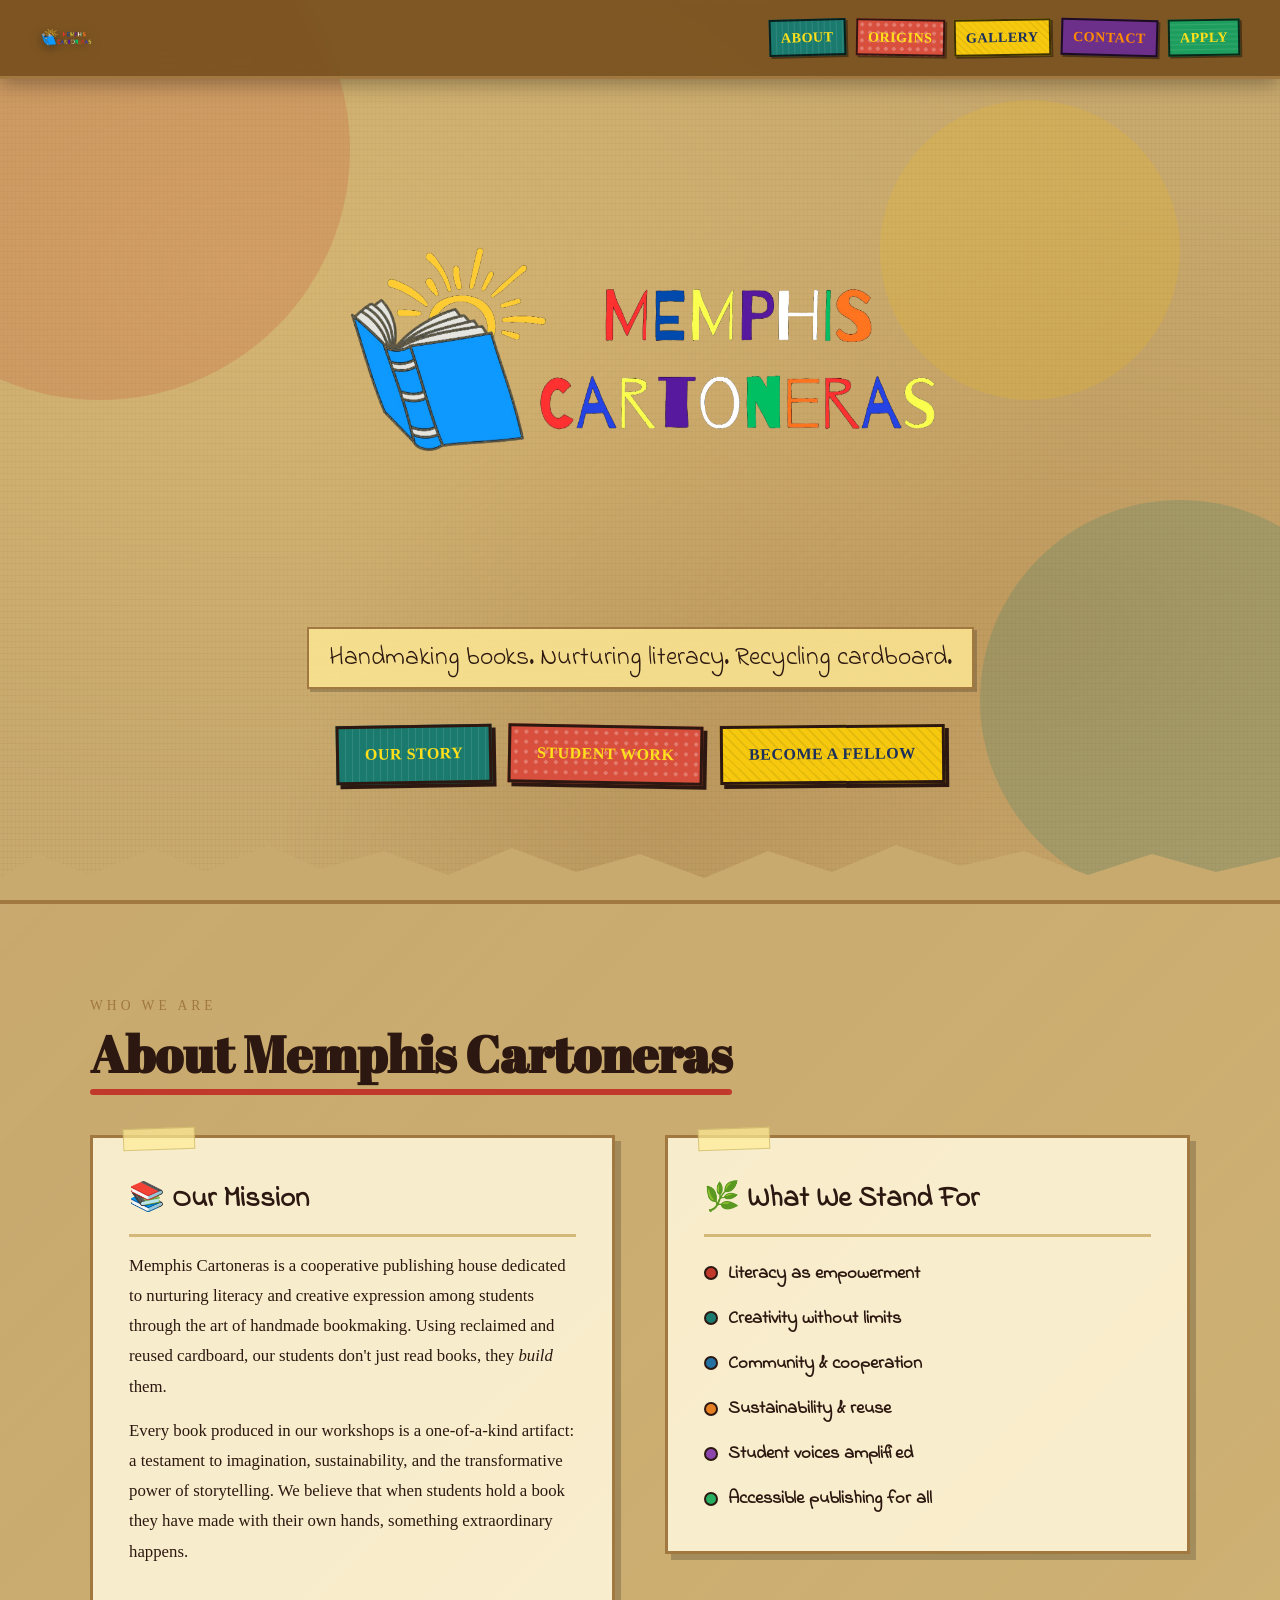
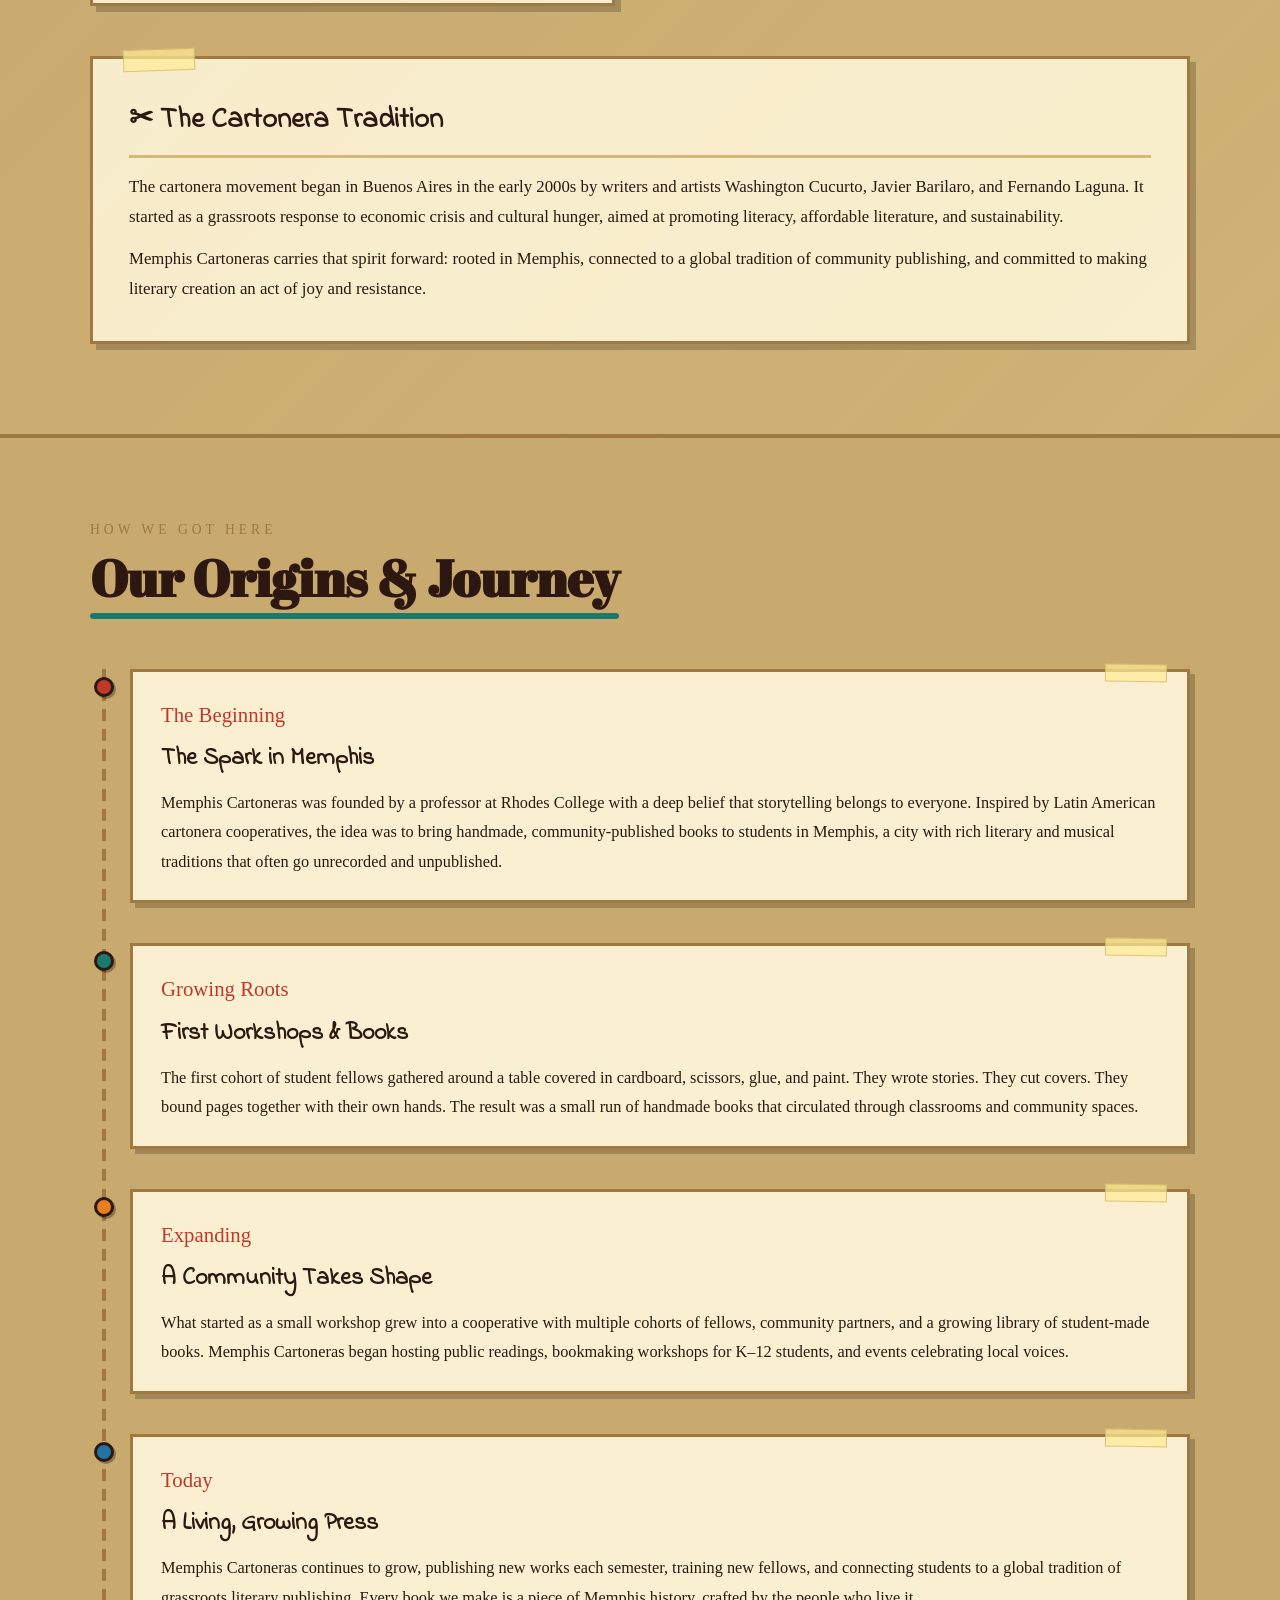
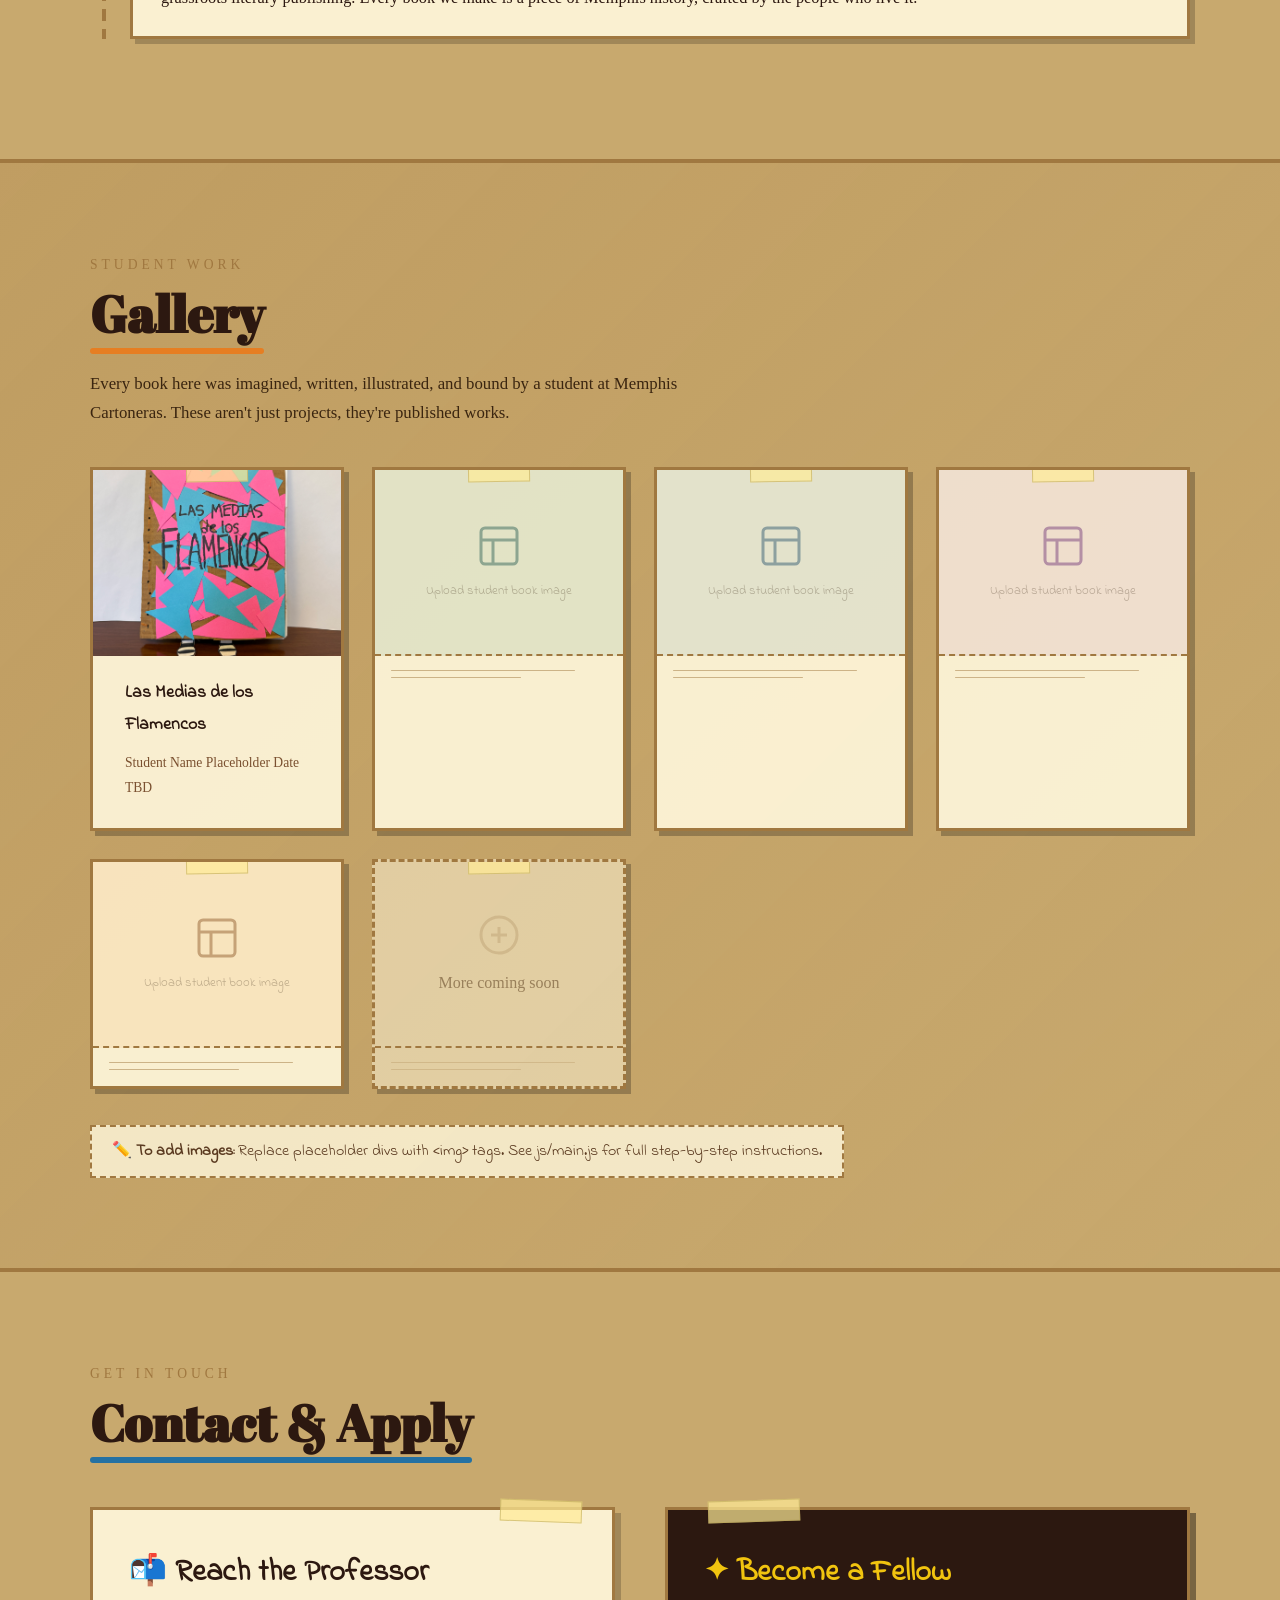
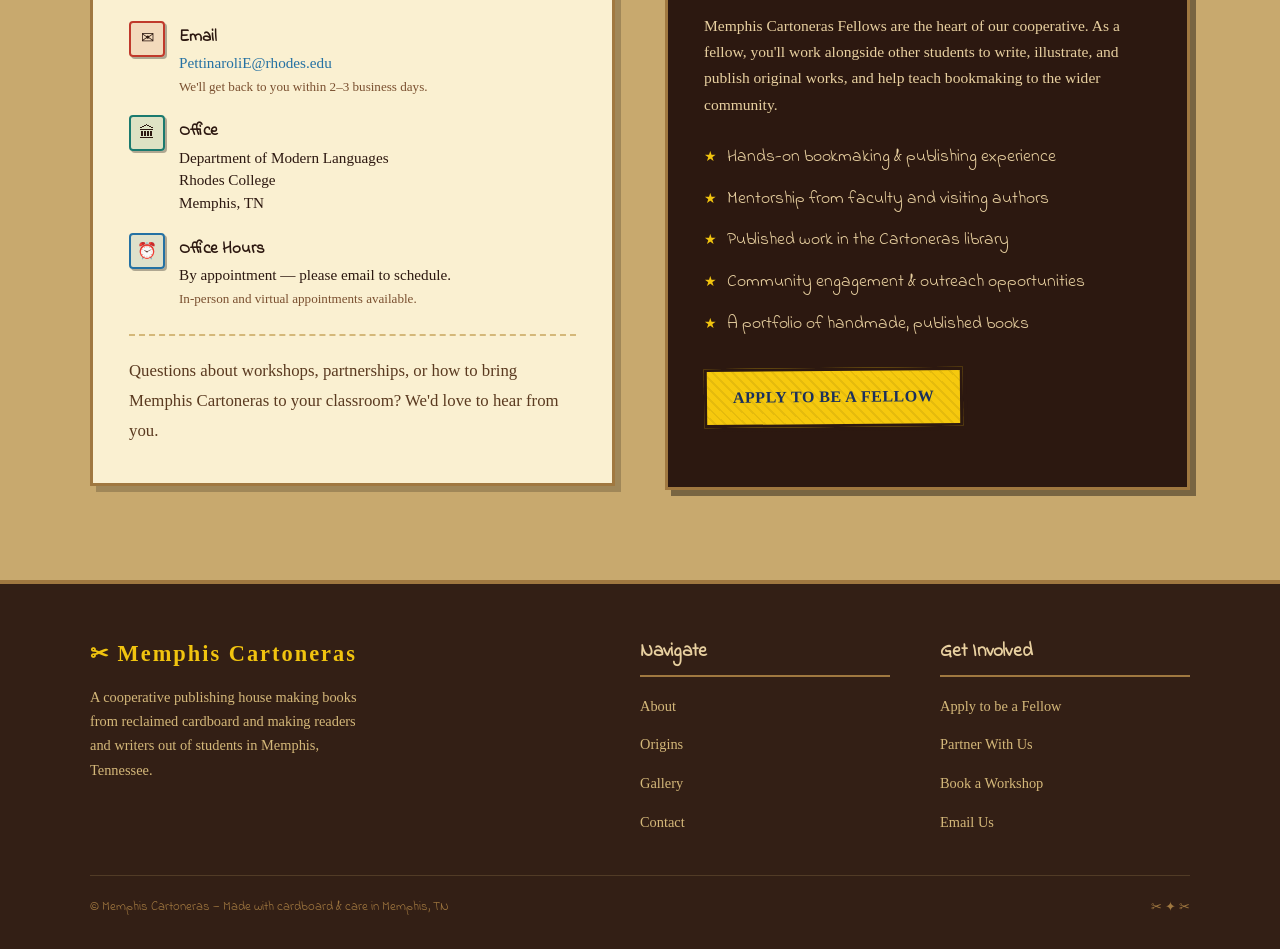
==== index.html @ 7c835101 "Change image source to use uppercase extension Updated image source for gallery card to use uppercas" ====
<!DOCTYPE html>
<!--
  ================================================================
  FILE: index.html
  PROJECT: Memphis Cartoneras Website
  ----------------------------------------------------------------
  This is the main (and only) HTML file for the site. It holds all
  visible page content, organized into named sections:

    1. <head>     — fonts, metadata, stylesheet link
    2. <nav>      — fixed top navigation bar with logo + links
    3. #hero      — full-screen landing area with logo + tagline
    4. #about     — mission statement, values, cartonera history
    5. #history   — vertical timeline of organizational origins
    6. #gallery   — photo grid of student-made books (placeholders)
    7. #contact   — professor info card + fellow application card
    8. <footer>   — site links, brand blurb, copyright

  BEFORE PUBLISHING — items marked ★ need to be updated:
    ★ Replace professor@rhodes.edu with the real email address
    ★ Replace the Google Form href with your actual application URL
    ★ Swap gallery placeholder blocks with real <img> tags
    ★ Update timeline text with accurate founding dates/events

  FILES THIS PAGE DEPENDS ON:
    css/styles.css   — all visual styling and layout
    js/main.js       — smooth-scroll behavior + usage notes
    images/logo.png  — transparent Memphis Cartoneras logo
  ================================================================
-->
<html lang="en">
<head>

  <!-- Character encoding — must be first; ensures text renders correctly -->
  <meta charset="UTF-8" />

  <!-- Viewport scaling — makes layout adapt to phones and tablets -->
  <meta name="viewport" content="width=device-width, initial-scale=1.0"/>

  <!-- Text shown in the browser tab and search engine results -->
  <title>Memphis Cartoneras</title>

  <!--
    Google Fonts — four typefaces loaded from Google's CDN:
      Abril Fatface   → bold, display-style section headings
      Caveat          → casual handwritten feel for cards and captions
          change to indie flower
      Nunito          → clean, readable body text and nav buttons
          change to times new roman
      Permanent Marker → rough marker-pen style for labels and accents
    weights=400,600,700,800,900 give us fine control over text weight
  -->
  <link
    href="https://fonts.googleapis.com/css2?family=Abril+Fatface&family=Indie+Flower:wght@400;600;700&family=Times+New+Roman:wght@400;500;600;700;800;900&family=Permanent+Marker&display=swap"
    rel="stylesheet"
  />

  <!-- Link to the external stylesheet that styles every element on this page -->
  <link rel="stylesheet" href="css/styles.css"/>

</head>
<body>


<!-- ================================================================
     NAVIGATION
     Fixed bar anchored to the top of the viewport at all times.
     Stays visible while the user scrolls through the page.

     Structure:
       .nav-logo      → logo image, links back to #hero
       .nav-links     → five anchor links to page sections
     ================================================================ -->
<nav>

  <!-- Logo image in the top-left corner; clicking scrolls to top -->
  <a class="nav-logo" href="#hero">
    <img
      src="images/logo-hero.png"
      alt="Memphis Cartoneras logo — colorful book with sun rays"
      class="nav-logo-img"
    />
  </a>

  <!-- Nav links; each <li> gets a unique color from CSS nth-child rules -->
  <ul class="nav-links">
    <li><a href="#about">About</a></li>
    <li><a href="#history">Origins</a></li>
    <li><a href="#gallery">Gallery</a></li>
    <li><a href="#contact">Contact</a></li>
    <li><a href="#contact">Apply</a></li> <!-- styled bold green to stand out -->
  </ul>

</nav>


<!-- ================================================================
     HERO SECTION  (#hero)
     Takes up the full viewport height on load.
     Contains the large logo, a tagline strip, and three buttons.
     Three blurred color blobs sit in the background for depth.

     The torn-paper bottom edge is created entirely with CSS
     clip-path on #hero::before — no images needed.
     ================================================================ -->
<section id="hero">

  <!-- Background color blobs — purely decorative, low opacity -->
  <div class="hero-bg-splash splash-1"></div>  <!-- red,    top-left  -->
  <div class="hero-bg-splash splash-2"></div>  <!-- teal,   bottom-right -->
  <div class="hero-bg-splash splash-3"></div>  <!-- yellow, top-right -->

  <!-- Logo image — centered, large, transparent background -->
  <div class="logo-container">
    <img
      src="images/logo-hero.png"
      alt="Memphis Cartoneras — colorful book logo with sun and rainbow lettering"
      class="hero-logo-img"
    />
  </div>

  <!-- Tagline — rendered as a yellow tape-strip label, slightly rotated -->
  <p class="hero-tagline">Handmaking books. Nurturing literacy. Recycling cardboard.</p>

  <!-- Call-to-action buttons; each links to a different section -->
  <div class="hero-buttons">
    <a href="#about"   class="btn btn-story">Our Story</a>       <!-- teal tile  -->
    <a href="#gallery" class="btn btn-gallery">Student Work</a>  <!-- red tile   -->
    <a href="#contact" class="btn btn-apply">Become a Fellow</a> <!-- yellow tile-->
  </div>

</section>


<!-- ================================================================
     ABOUT SECTION  (#about)
     Light cardboard-tinted background with a top + bottom border.
     Three cards arranged in a 2-column CSS grid:
       Card 1 (left)  → Mission statement paragraph
       Card 2 (right) → Values list with colored dots
       Card 3 (full)  → History of the cartonera movement
     Each card has a CSS tape-strip decoration along the top edge.
     ================================================================ -->
<section id="about">
  <div class="section-inner">

    <!-- Small all-caps label above the main heading -->
    <span class="section-label">Who We Are</span>

    <!-- Section heading with a red underline bar (CSS ::after) -->
    <h2 class="section-title underline-red">About Memphis Cartoneras</h2>

    <!-- 2-column card grid; on mobile it stacks to 1 column -->
    <div class="about-grid">

      <!-- CARD 1: Mission -->
      <div class="about-card">
        <h3>📚 Our Mission</h3>
        <p>
          Memphis Cartoneras is a cooperative publishing house dedicated to nurturing
          literacy and creative expression among students through the art of
          handmade bookmaking. Using reclaimed and reused cardboard, our students
          don't just read books, they <em>build</em> them.
        </p>
        <p style="margin-top:14px;">
          Every book produced in our workshops is a one-of-a-kind artifact: a
          testament to imagination, sustainability, and the transformative power
          of storytelling. We believe that when students hold a book they have
          made with their own hands, something extraordinary happens.
        </p>
      </div>

      <!-- CARD 2: Values — each item is a colored dot + text label -->
      <div class="about-card">
        <h3>🌿 What We Stand For</h3>
        <div class="about-values">
          <div class="value-chip">
            <div class="value-dot" style="background:var(--red);"></div>
            Literacy as empowerment
          </div>
          <div class="value-chip">
            <div class="value-dot" style="background:var(--teal);"></div>
            Creativity without limits
          </div>
          <div class="value-chip">
            <div class="value-dot" style="background:var(--blue);"></div>
            Community &amp; cooperation
          </div>
          <div class="value-chip">
            <div class="value-dot" style="background:var(--orange);"></div>
            Sustainability &amp; reuse
          </div>
          <div class="value-chip">
            <div class="value-dot" style="background:var(--purple);"></div>
            Student voices amplified
          </div>
          <div class="value-chip">
            <div class="value-dot" style="background:var(--green);"></div>
            Accessible publishing for all
          </div>
        </div>
      </div>

      <!-- CARD 3: Cartonera history — spans both columns via inline style -->
      <div class="about-card" style="grid-column: 1 / -1;">
        <h3>✂ The Cartonera Tradition</h3>
        <p>
          The cartonera movement began in Buenos Aires in the early 2000s by 
          writers and artists Washington Cucurto, Javier Barilaro, and Fernando Laguna. 
          It started as a grassroots response to economic crisis and cultural hunger, 
          aimed at promoting literacy, affordable literature, and sustainability.
        </p>
        <p style="margin-top:12px;">
          Memphis Cartoneras carries that spirit forward: rooted in Memphis,
          connected to a global tradition of community publishing, and committed
          to making literary creation an act of joy and resistance.
        </p>
      </div>

    </div><!-- end .about-grid -->
  </div>
</section>


<!-- ================================================================
     HISTORY / ORIGINS SECTION  (#history)
     Vertical dashed timeline line drawn with CSS ::before.
     Each .timeline-item has:
       .timeline-dot  → colored circle on the left rail
       .timeline-card → cream card with tape decoration + text

     ★ Update the year labels and paragraph text to match the
       actual founding dates and milestones.
     ================================================================ -->
<section id="history">
  <div class="section-inner">

    <span class="section-label">How We Got Here</span>
    <h2 class="section-title underline-teal">Our Origins &amp; Journey</h2>

    <!-- Timeline rail — the vertical dashed line is drawn via .timeline::before -->
    <div class="timeline">

      <!-- EVENT 1: Founding -->
      <div class="timeline-item">
        <div class="timeline-dot" style="background:var(--red);"></div>
        <div class="timeline-card">
          <div class="timeline-year">The Beginning</div>
          <h3>The Spark in Memphis</h3>
          <p>
            Memphis Cartoneras was founded by a professor at Rhodes College with 
            a deep belief that storytelling belongs to everyone. Inspired by Latin 
            American cartonera cooperatives, the idea was to bring handmade, 
            community-published books to students in Memphis, a city with rich 
            literary and musical traditions that often go unrecorded and unpublished.
          </p>
        </div>
      </div>

      <!-- EVENT 2: First workshops -->
      <div class="timeline-item">
        <div class="timeline-dot" style="background:var(--teal);"></div>
        <div class="timeline-card">
          <div class="timeline-year">Growing Roots</div>
          <h3>First Workshops &amp; Books</h3>
          <p>
            The first cohort of student fellows gathered around a table covered
            in cardboard, scissors, glue, and paint. They wrote stories. They
            cut covers. They bound pages together with their own hands. The
            result was a small run of handmade books that circulated through
            classrooms and community spaces.
          </p>
        </div>
      </div>

      <!-- EVENT 3: Expansion -->
      <div class="timeline-item">
        <div class="timeline-dot" style="background:var(--orange);"></div>
        <div class="timeline-card">
          <div class="timeline-year">Expanding</div>
          <h3>A Community Takes Shape</h3>
          <p>
            What started as a small workshop grew into a cooperative with
            multiple cohorts of fellows, community partners, and a growing
            library of student-made books. Memphis Cartoneras began hosting
            public readings, bookmaking workshops for K–12 students, and
            events celebrating local voices.
          </p>
        </div>
      </div>

      <!-- EVENT 4: Present day -->
      <div class="timeline-item">
        <div class="timeline-dot" style="background:var(--blue);"></div>
        <div class="timeline-card">
          <div class="timeline-year">Today</div>
          <h3>A Living, Growing Press</h3>
          <p>
            Memphis Cartoneras continues to grow, publishing new works each
            semester, training new fellows, and connecting students to a global
            tradition of grassroots literary publishing. Every book we make is
            a piece of Memphis history, crafted by the people who live it.
          </p>
        </div>
      </div>

    </div><!-- end .timeline -->
  </div>
</section>


<!-- ================================================================
     GALLERY SECTION  (#gallery)
     Auto-filling CSS grid of photo cards.
     Currently shows 5 placeholder cards + 1 "coming soon" card.

     TO REPLACE A PLACEHOLDER WITH A REAL PHOTO:
       1. Remove the entire .gallery-img-placeholder div
       2. Add: <img src="images/your-book-photo.jpg"
                    alt="Book title by Student Name"
                    style="width:100%; aspect-ratio:4/3;
                           object-fit:cover; display:block;">
       3. Replace the two .gallery-caption-line divs with real text:
          <p style="font-family:'Caveat',cursive; font-size:1.1rem;
                    font-weight:700; color:#2c1810; padding:8px 16px 0;">
            Book Title Here
          </p>
          <p style="font-size:0.85rem; color:#7a5030; padding:4px 16px 12px;">
            Student Name · Spring 2025
          </p>
     ================================================================ -->
<section id="gallery">
  <div class="section-inner">

    <span class="section-label">Student Work</span>
    <h2 class="section-title underline-orange">Gallery</h2>

    <!-- Short description below the heading -->
    <p class="gallery-intro">
      Every book here was imagined, written, illustrated, and bound by a student
      at Memphis Cartoneras. These aren't just projects, they're published works.
    </p>

    <!-- Card grid — min 250px per card, fills available width -->
    <div class="gallery-grid">

      <!-- PLACEHOLDER 1 — red tint background -->
      <div class="gallery-card">
        <img src="images/gallery/las-medias-flamencos.JPG"
                    alt="Las Medias de los Flamencos by Student Name"
                    style="width:100%; aspect-ratio:4/3;
                           object-fit:cover; display:block;">
        
        <div class="gallery-caption">
           <p style="font-family:'Indie Flower',cursive; font-size:1.1rem;
                    font-weight:700; color:#2c1810; padding:8px 16px 0;">
            Las Medias de los Flamencos
          </p>
          <p style="font-size:0.85rem; color:#7a5030; padding:4px 16px 12px;">
            Student Name Placeholder
            Date TBD
          </p>
        </div>
      </div>

      <!-- PLACEHOLDER 2 — teal tint background -->
      <div class="gallery-card">
        <div class="gallery-img-placeholder" style="background:rgba(26,122,110,0.1);">
          <svg width="48" height="48" fill="none" stroke="#0e4a42" stroke-width="1.5" viewBox="0 0 24 24">
            <rect x="3" y="3" width="18" height="18" rx="2"/><path d="M3 9h18M9 21V9"/>
          </svg>
          <span class="gallery-upload-hint">Upload student book image</span>
        </div>
        <div class="gallery-caption">
          <div class="gallery-caption-line"></div>
          <div class="gallery-caption-line"></div>
        </div>
      </div>

      <!-- PLACEHOLDER 3 — blue tint background -->
      <div class="gallery-card">
        <div class="gallery-img-placeholder" style="background:rgba(36,113,163,0.1);">
          <svg width="48" height="48" fill="none" stroke="#0d3f60" stroke-width="1.5" viewBox="0 0 24 24">
            <rect x="3" y="3" width="18" height="18" rx="2"/><path d="M3 9h18M9 21V9"/>
          </svg>
          <span class="gallery-upload-hint">Upload student book image</span>
        </div>
        <div class="gallery-caption">
          <div class="gallery-caption-line"></div>
          <div class="gallery-caption-line"></div>
        </div>
      </div>

      <!-- PLACEHOLDER 4 — purple tint background -->
      <div class="gallery-card">
        <div class="gallery-img-placeholder" style="background:rgba(142,68,173,0.1);">
          <svg width="48" height="48" fill="none" stroke="#5a1a6a" stroke-width="1.5" viewBox="0 0 24 24">
            <rect x="3" y="3" width="18" height="18" rx="2"/><path d="M3 9h18M9 21V9"/>
          </svg>
          <span class="gallery-upload-hint">Upload student book image</span>
        </div>
        <div class="gallery-caption">
          <div class="gallery-caption-line"></div>
          <div class="gallery-caption-line"></div>
        </div>
      </div>

      <!-- PLACEHOLDER 5 — orange tint background -->
      <div class="gallery-card">
        <div class="gallery-img-placeholder" style="background:rgba(230,126,34,0.1);">
          <svg width="48" height="48" fill="none" stroke="#7a4010" stroke-width="1.5" viewBox="0 0 24 24">
            <rect x="3" y="3" width="18" height="18" rx="2"/><path d="M3 9h18M9 21V9"/>
          </svg>
          <span class="gallery-upload-hint">Upload student book image</span>
        </div>
        <div class="gallery-caption">
          <div class="gallery-caption-line"></div>
          <div class="gallery-caption-line"></div>
        </div>
      </div>

      <!-- COMING SOON card — dashed border, lower opacity -->
      <div class="gallery-card" style="border-style:dashed; background:rgba(255,248,220,0.5); cursor:default;">
        <div class="gallery-img-placeholder" style="background:transparent; border-bottom:2px dashed var(--cardboard-dark);">
          <svg width="48" height="48" fill="none" stroke="rgba(120,80,30,0.4)" stroke-width="1.5" viewBox="0 0 24 24">
            <circle cx="12" cy="12" r="9"/><path d="M12 8v8M8 12h8"/>
          </svg>
          <span style="font-family:'Caveat',cursive; font-size:1rem; color:rgba(80,50,20,0.5);">More coming soon</span>
        </div>
        <div class="gallery-caption">
          <div class="gallery-caption-line" style="opacity:0.25;"></div>
          <div class="gallery-caption-line" style="opacity:0.25;"></div>
        </div>
      </div>

    </div><!-- end .gallery-grid -->

    <!-- In-page reminder note about how to add real photos -->
    <div style="margin-top:36px; font-family:'Indie Flower',cursive; font-size:1rem; color:#5a3a20; background:rgba(255,248,220,0.8); display:inline-block; padding:10px 20px; border:2px dashed var(--cardboard-dark);">
      ✏️ <strong>To add images:</strong> Replace placeholder divs with &lt;img&gt; tags. See js/main.js for full step-by-step instructions.
    </div>

  </div>
</section>


<!-- ================================================================
     CONTACT & APPLY SECTION  (#contact)
     Two-column layout:
       Left column  → .contact-info-card (light cream background)
       Right column → .fellow-card       (dark ink background)

     ★ THREE THINGS TO UPDATE:
       1. professor@rhodes.edu → real email (appears twice: here + footer)
       2. Google Form href       → your real application form URL
       3. Office location/hours → update if different from shown
     ================================================================ -->
<section id="contact">
  <div class="section-inner">

    <span class="section-label">Get In Touch</span>
    <h2 class="section-title underline-blue">Contact &amp; Apply</h2>

    <!-- 2-column grid; stacks vertically on screens narrower than 820px -->
    <div class="contact-grid">

      <!-- LEFT CARD: Contact information -->
      <div class="contact-info-card">
        <h3>📬 Reach the Professor</h3>

        <!-- Row: email address -->
        <div class="contact-detail">
          <div class="contact-icon" style="background:rgba(192,57,43,0.12); border-color:var(--red);">✉</div>
          <div>
            <strong>Email</strong>
            <!-- ★ Replace the email address below -->
            <p>
              <a href="mailto:PettinaroliE@rhodes.edu" style="color:var(--blue); text-decoration:none;">
                PettinaroliE@rhodes.edu
              </a><br>
              <span style="font-size:0.82rem; color:#7a5030;">We'll get back to you within 2–3 business days.</span>
            </p>
          </div>
        </div>

        <!-- Row: office location -->
        <div class="contact-detail">
          <div class="contact-icon" style="background:rgba(26,122,110,0.12); border-color:var(--teal);">🏛</div>
          <div>
            <strong>Office</strong>
            <p>Department of Modern Languages<br>Rhodes College<br>Memphis, TN</p>
          </div>
        </div>

        <!-- Row: office hours -->
        <div class="contact-detail">
          <div class="contact-icon" style="background:rgba(36,113,163,0.12); border-color:var(--blue);">⏰</div>
          <div>
            <strong>Office Hours</strong>
            <p>By appointment — please email to schedule.<br>
            <span style="font-size:0.82rem; color:#7a5030;">In-person and virtual appointments available.</span></p>
          </div>
        </div>

        <!-- General invitation message at the bottom of the card -->
        <div style="margin-top:24px; padding-top:20px; border-top:2px dashed var(--cardboard-mid);">
          <p style="font-family:'Caveat',cursive; font-size:1.05rem; color:#5a3a20;">
            Questions about workshops, partnerships, or how to bring Memphis Cartoneras
            to your classroom? We'd love to hear from you.
          </p>
        </div>
      </div><!-- end .contact-info-card -->

      <!-- RIGHT CARD: Fellowship application (dark background) -->
      <div class="fellow-card">
        <h3>✦ Become a Fellow</h3>

        <!-- Intro paragraph about the fellowship -->
        <p>
          Memphis Cartoneras Fellows are the heart of our cooperative. As a fellow,
          you'll work alongside other students to write, illustrate, and publish
          original works, and help teach bookmaking to the wider community.
        </p>

        <!-- Benefits list — each item gets a ★ bullet via CSS ::before -->
        <ul class="fellow-perks">
          <li>Hands-on bookmaking &amp; publishing experience</li>
          <li>Mentorship from faculty and visiting authors</li>
          <li>Published work in the Cartoneras library</li>
          <li>Community engagement &amp; outreach opportunities</li>
          <li>A portfolio of handmade, published books</li>
        </ul>

        <!--
          ★ Replace the href with your real Google Form link.
          Format: https://docs.google.com/forms/d/e/YOUR_FORM_ID/viewform
        -->
        <a
          href="https://docs.google.com/forms/d/e/1FAIpQLSfpe49n6ZGiC7H_6OawXZYnUmEd2d7A0L6Kb_6L87bALxhISQ/viewform?usp=header"
          target="_blank"
          class="btn btn-apply"
          style="display:inline-block;"
        >
          Apply to Be a Fellow
        </a>
        </p>
      </div><!-- end .fellow-card -->

    </div><!-- end .contact-grid -->
  </div>
</section>


<!-- ================================================================
     FOOTER
     Dark brown background spanning full width.
     Three-column inner grid (collapses to 1 column on mobile):
       Column 1 → brand name + short description
       Column 2 → "Navigate" links to page sections
       Column 3 → "Get Involved" links
     Slim .footer-bottom bar at the very bottom with copyright text.
     ================================================================ -->
<footer>

  <!-- Three-column inner grid -->
  <div class="footer-inner">

    <!-- COLUMN 1: Brand blurb -->
    <div class="footer-brand">
      <h3>✂ Memphis Cartoneras</h3>
      <p>A cooperative publishing house making books from reclaimed cardboard and making readers and writers out of students in Memphis, Tennessee.</p>
    </div>

    <!-- COLUMN 2: Page navigation links -->
    <div class="footer-links">
      <h4>Navigate</h4>
      <ul>
        <li><a href="#about">About</a></li>
        <li><a href="#history">Origins</a></li>
        <li><a href="#gallery">Gallery</a></li>
        <li><a href="#contact">Contact</a></li>
      </ul>
    </div>

    <!-- COLUMN 3: Involvement / action links -->
    <div class="footer-links">
      <h4>Get Involved</h4>
      <ul>
        <li><a href="#contact">Apply to be a Fellow</a></li>
        <li><a href="#contact">Partner With Us</a></li>
        <li><a href="#contact">Book a Workshop</a></li>
        <!-- ★ Replace with real email address -->
        <li><a href="mailto:PettinaroliE@rhodes.edu">Email Us</a></li>
      </ul>
    </div>

  </div><!-- end .footer-inner -->

  <!-- Bottom bar: copyright on the left, decorative symbols on the right -->
  <div class="footer-bottom">
    <span>© Memphis Cartoneras — Made with cardboard &amp; care in Memphis, TN</span>
    <span style="font-family:'Permanent Marker',cursive; color:var(--cardboard-dark);">✂ ✦ ✂</span>
  </div>

</footer>


<!-- JavaScript file loaded at end of body for best page-load performance -->
<script src="js/main.js"></script>

</body>
</html>
---- css/styles.css ----
/* ================================================================
   FILE: css/styles.css
   PROJECT: Memphis Cartoneras Website
   ----------------------------------------------------------------
   This file controls every visual aspect of the site — colors,
   fonts, layout, spacing, decorations, and responsive breakpoints.

   It is organized into 12 labeled sections:

     1.  CSS Variables & Reset     — design tokens, box-sizing reset
     2.  Body & Cardboard Texture  — background color + grain overlay
     3.  Navigation                — fixed top bar, logo, nav tiles
     4.  Hero Section              — full-screen landing, logo image
     5.  Hero Buttons              — scrapbook-tile CTA buttons
     6.  Shared Section Styles     — headings, labels, underlines
     7.  About Section             — card grid, value chips
     8.  History / Timeline        — vertical dashed timeline
     9.  Gallery                   — photo card grid, placeholders
    10.  Contact & Fellow          — two-card contact layout
    11.  Footer                    — dark footer columns + bottom bar
    12.  Animations & Utilities    — keyframes, pin decoration
    13.  Responsive                — mobile/tablet breakpoint overrides

   FONTS USED (loaded via Google Fonts in index.html):
     'Abril Fatface'   — display headings
     'Caveat'          — handwritten cards and captions
     'Nunito'          — body text, buttons, nav links
     'Permanent Marker'— scrapbook accent labels
   ================================================================ */


/* ────────────────────────────────────────────────────────────────
   1. CSS VARIABLES & RESET
   Design tokens: change a value here to update it site-wide.
   The reset strips default browser margin/padding from everything.
   ──────────────────────────────────────────────────────────────── */
:root {
  /* Cardboard palette — warm browns used for background + borders */
  --cardboard:       #c8a96e;   /* base cardboard tan */
  --cardboard-dark:  #a07840;   /* darker brown for borders and accents */
  --cardboard-light: #e8d0a0;   /* light cream for text on dark backgrounds */
  --cardboard-mid:   #d4b87a;   /* mid-tone used in dividers and footer text */

  /* Accent colors — used for buttons, dots, underlines, section backgrounds */
  --red:    #c0392b;
  --yellow: #f1c40f;
  --teal:   #1a7a6e;
  --blue:   #2471a3;
  --orange: #e67e22;
  --green:  #27ae60;
  --purple: #8e44ad;

  /* Ink — main text color throughout the site */
  --ink: #2c1810;

  /* Tape — semi-transparent yellow strip used as a decorative tape effect */
  --tape: rgba(255, 235, 150, 0.7);
}

/* Universal reset: remove default margin/padding, use border-box sizing */
* {
  margin: 0;
  padding: 0;
  box-sizing: border-box; /* padding/border are included in element width */
}

/* Smooth scrolling when clicking anchor links like href="#about" */
html {
  scroll-behavior: smooth;
}


/* ────────────────────────────────────────────────────────────────
   2. BODY & CARDBOARD TEXTURE
   Sets the base font, background color, and a CSS-only cardboard
   grain texture using two pseudo-elements (::before and ::after).
   The texture is position:fixed so it stays in place while scrolling.
   ──────────────────────────────────────────────────────────────── */
body {
  font-family: 'Gentium Plus', serif;   /* default font for all text */
  font-size: 17px;
  font-weight: 500;
  line-height: 1.8;                    /* comfortable reading line height */
  background-color: var(--cardboard); /* tan base before texture is applied */
  color: var(--ink);                  /* dark brown default text color */
  overflow-x: hidden;                 /* prevents horizontal scroll from rotated elements */
}

/* Grain overlay — three faint repeating gradients mimicking cardboard fibers */
body::before {
  content: '';
  position: fixed;
  inset: 0;                           /* covers the entire viewport */
  background-image:
    /* vertical grain lines */
    repeating-linear-gradient(
      90deg,
      transparent, transparent 3px,
      rgba(160,120,64,0.08) 3px, rgba(160,120,64,0.08) 4px
    ),
    /* horizontal grain lines */
    repeating-linear-gradient(
      180deg,
      transparent, transparent 5px,
      rgba(100,70,30,0.06) 5px, rgba(100,70,30,0.06) 6px
    ),
    /* diagonal grain lines */
    repeating-linear-gradient(
      45deg,
      transparent, transparent 8px,
      rgba(200,169,110,0.04) 8px, rgba(200,169,110,0.04) 9px
    );
  pointer-events: none;               /* texture doesn't block clicks */
  z-index: 0;
}

/* Vignette overlay — three radial light/dark spots for depth */
body::after {
  content: '';
  position: fixed;
  inset: 0;
  background:
    radial-gradient(ellipse at 20% 30%,  rgba(255,220,130,0.25) 0%, transparent 60%),
    radial-gradient(ellipse at 80% 70%,  rgba(160,100,40,0.2)   0%, transparent 50%),
    radial-gradient(ellipse at 50% 100%, rgba(120,80,30,0.15)   0%, transparent 40%);
  pointer-events: none;
  z-index: 0;
}


/* ────────────────────────────────────────────────────────────────
   3. NAVIGATION
   Fixed bar at the top of the viewport.
   Logo image on the left; colored scrapbook-tile links on the right.
   ──────────────────────────────────────────────────────────────── */

/* The <nav> element itself — dark translucent bar with blur */
nav {
  position: fixed;              /* stays at top when user scrolls */
  top: 0; left: 0; right: 0;
  z-index: 100;                 /* sits above all page content */
  display: flex;
  align-items: center;
  justify-content: space-between;
  padding: 12px 40px;
  background: rgba(120,80,30,0.92);         /* semi-transparent dark brown */
  border-bottom: 3px solid var(--cardboard-dark);
  box-shadow: 0 4px 20px rgba(0,0,0,0.35);
  backdrop-filter: blur(4px);  /* frosted glass blur on content behind nav */
}

/* Logo link wrapper — removes underline, flex row for alignment */
.nav-logo {
  text-decoration: none;
  display: flex;
  align-items: center;
}

/* Logo image — circular crop, drop shadow, hover animation */
.nav-logo-img {
  height: 52px;
  width: 52px;
  object-fit: contain;          /* keep proportions inside the box */
  border-radius: 50%;           /* crop into a circle */
  display: block;
  filter: drop-shadow(0 2px 6px rgba(0,0,0,0.5));
  transition: transform 0.2s;
}

/* Slight tilt and scale when hovering the logo */
.nav-logo:hover .nav-logo-img {
  transform: rotate(-5deg) scale(1.08);
}

/* The <ul> of nav links — horizontal flex row, no bullet points */
.nav-links {
  display: flex;
  gap: 10px;
  list-style: none;
  align-items: center;
}

/* Base style shared by all nav link <a> tags */
.nav-links a {
  font-family: 'Gentium Plus', serif;
  font-size: 0.88rem;
  font-weight: 800;
  text-decoration: none;
  letter-spacing: 0.5px;
  text-transform: uppercase;
  padding: 4px 10px;
  border: 2px solid rgba(0,0,0,0.75);
  box-shadow: 2px 2px 0 rgba(0,0,0,0.4);   /* hard offset shadow = scrapbook feel */
  display: inline-block;
  transition: transform 0.15s, box-shadow 0.15s;
}

/* Lift animation on hover */
.nav-links a:hover {
  transform: translate(-1px, -1px) rotate(-1deg);
  box-shadow: 3px 3px 0 rgba(0,0,0,0.5);
}

/* Each nav button gets a unique color using CSS nth-child selectors */
.nav-links li:nth-child(1) a {
  background-color: #1a7a6e; color: #FFE01A;     /* teal + yellow — About */
  background-image: repeating-linear-gradient(90deg,transparent,transparent 5px,rgba(255,255,255,0.1) 5px,rgba(255,255,255,0.1) 6px);
  transform: rotate(-1.5deg);
}
.nav-links li:nth-child(2) a {
  background-color: #d94f3d; color: #FFE01A;     /* red + yellow — Origins */
  background-image: radial-gradient(circle,rgba(255,255,255,0.25) 2px,transparent 2px);
  background-size: 8px 8px;
  transform: rotate(1deg);
}
.nav-links li:nth-child(3) a {
  background-color: #f6c90e; color: #1a2f5c;    /* yellow + navy — Gallery */
  background-image: repeating-linear-gradient(45deg,transparent,transparent 4px,rgba(0,0,0,0.08) 4px,rgba(0,0,0,0.08) 5px);
  transform: rotate(-1deg);
}
.nav-links li:nth-child(4) a {
  background-color: #6c2f8a; color: #FF8C00;    /* purple + orange — Contact */
  transform: rotate(1.5deg);
}
.nav-links li:nth-child(5) a {
  background-color: #1e9e5e; color: #FFE01A;    /* green + yellow — Apply */
  background-image: repeating-linear-gradient(0deg,transparent,transparent 4px,rgba(255,255,255,0.1) 4px,rgba(255,255,255,0.1) 5px);
  transform: rotate(-1deg);
  font-weight: 900;                             /* bolder to signal it's a CTA */
}


/* ────────────────────────────────────────────────────────────────
   4. HERO SECTION
   Full-viewport-height landing area. Flex column layout centers
   all content vertically and horizontally.
   A CSS clip-path on ::before creates the torn paper bottom edge.
   ──────────────────────────────────────────────────────────────── */
#hero {
  min-height: 100vh;            /* at least full viewport height */
  display: flex;
  flex-direction: column;
  align-items: center;
  justify-content: center;
  position: relative;
  z-index: 1;
  padding: 100px 40px 60px;    /* top padding accounts for fixed nav height */
  text-align: center;
  overflow: hidden;
}

/* Torn paper bottom edge — uses clip-path with jagged polygon points */
#hero::before {
  content: '';
  position: absolute;
  bottom: -2px; left: 0; right: 0;
  height: 60px;
  background: var(--cardboard);     /* same color as page background */
  clip-path: polygon(
    0 60%,3% 20%,7% 55%,12% 10%,16% 50%,21% 5%,25% 45%,
    30% 15%,35% 55%,40% 10%,45% 50%,50% 20%,55% 60%,60% 15%,
    65% 50%,70% 5%,75% 40%,80% 15%,85% 55%,90% 20%,95% 50%,
    100% 25%,100% 100%,0 100%
  );
  z-index: 2;
}

/* Decorative colored blur circles behind the hero content */
.hero-bg-splash {
  position: absolute;
  border-radius: 50%;
  opacity: 0.18;                /* very faint — texture, not distraction */
  z-index: 0;
}
.splash-1 { width:500px; height:500px; background:var(--red);    top:-100px;  left:-150px; }
.splash-2 { width:400px; height:400px; background:var(--teal);   bottom:0;    right:-100px; }
.splash-3 { width:300px; height:300px; background:var(--yellow); top:100px;   right:100px; }

/* Wrapper for the logo image — provides z-index context and entry animation */
.logo-container {
  position: relative;
  z-index: 2;
  margin-bottom: 24px;
  animation: floatIn 1s ease both;  /* fades + rises in on page load */
}

/* The hero logo image — large, transparent background, centered */
.hero-logo-img {
  max-width: 680px;            /* max display width */
  width: 90%;                  /* responsive: shrinks on smaller screens */
  position: relative;
  z-index: 2;
  animation: floatIn 1s ease both;
}

/* Tagline strip — styled as a yellow sticky-note tape strip */
.hero-tagline {
  font-family: 'Indie Flower', handwriting;
  font-size: 1.6rem;
  font-weight: 400;
  color: var(--ink);
  margin-top: 28px;
  position: relative;
  z-index: 2;
  background: rgba(255,235,150,0.8);   /* translucent yellow tape color */
  display: inline-block;
  padding: 6px 20px;
  border: 2px solid var(--cardboard-dark);
  transform: rotate(-1deg);           /* slight tilt for scrapbook feel */
  box-shadow: 3px 3px 0 rgba(0,0,0,0.2);
  animation: floatIn 1s 0.3s ease both;  /* delayed slightly after logo */
}

/* Row of hero buttons — centered flex with wrapping for small screens */
.hero-buttons {
  display: flex;
  gap: 16px;
  margin-top: 36px;
  flex-wrap: wrap;
  justify-content: center;
  z-index: 2;
  position: relative;
  animation: floatIn 1s 0.5s ease both;  /* appears after tagline */
}


/* ────────────────────────────────────────────────────────────────
   5. HERO BUTTONS (shared .btn + individual color variants)
   All buttons share the .btn base style.
   Each variant (.btn-story, .btn-gallery, .btn-apply) adds its
   own background color and pattern.
   ──────────────────────────────────────────────────────────────── */

/* Base button — bold, uppercase, thick border, hard offset shadow */
.btn {
  font-family: 'Gentium Plus', serif;
  font-size: 1rem;
  font-weight: 800;
  text-transform: uppercase;
  letter-spacing: 0.5px;
  padding: 12px 26px;
  border: 3px solid var(--ink);
  cursor: pointer;
  text-decoration: none;
  display: inline-block;
  box-shadow: 4px 4px 0 var(--ink);         /* hard shadow = cutout sticker look */
  transition: transform 0.15s, box-shadow 0.15s;
}

/* Lift effect on button hover */
.btn:hover {
  transform: translate(-2px, -2px);         /* moves up-left */
  box-shadow: 6px 6px 0 var(--ink);         /* shadow grows to match */
}

/* "Our Story" button — teal with horizontal stripe pattern */
.btn-story {
  background-color: #1a7a6e;
  color: #FFE01A;
  background-image: repeating-linear-gradient(
    90deg, transparent, transparent 6px,
    rgba(255,255,255,0.1) 6px, rgba(255,255,255,0.1) 7px
  );
  transform: rotate(-1deg);
}

/* "Student Work" button — red with polka dot pattern */
.btn-gallery {
  background-color: #d94f3d;
  color: #FFE01A;
  background-image: radial-gradient(circle, rgba(255,255,255,0.25) 2px, transparent 2px);
  background-size: 10px 10px;
  transform: rotate(1deg);
}

/* "Become a Fellow" button — yellow with diagonal stripe pattern */
.btn-apply {
  background-color: #f6c90e;
  color: #1a2f5c;
  background-image: repeating-linear-gradient(
    45deg, transparent, transparent 5px,
    rgba(0,0,0,0.07) 5px, rgba(0,0,0,0.07) 7px
  );
  transform: rotate(-0.5deg);
  font-weight: 900;
}

/* Decorative tape strip class — used in card ::before pseudo-elements */
.tape {
  position: absolute;
  background: var(--tape);
  border: 1px solid rgba(180,160,80,0.5);
  z-index: 3;
  transform-origin: center;
}


/* ────────────────────────────────────────────────────────────────
   6. SHARED SECTION STYLES
   Rules that apply to every <section> and the heading elements
   (.section-label, .section-title) used in each section.
   ──────────────────────────────────────────────────────────────── */

/* All <section> elements — consistent padding, layered above texture */
section {
  position: relative;
  z-index: 1;
  padding: 90px 40px;
}

/* Max-width content wrapper — centers content on wide screens */
.section-inner {
  max-width: 1100px;
  margin: 0 auto;
}

/* Small uppercase label above the main section heading */
.section-label {
  font-family: 'Permanent Marker', serif;
  font-size: 0.85rem;
  letter-spacing: 4px;
  text-transform: uppercase;
  color: var(--cardboard-dark);
  margin-bottom: 8px;
  display: block;
}

/* Main section heading — large display font, inline-block for underline */
.section-title {
  font-family: 'Abril Fatface', serif;
  font-size: 3.2rem;
  line-height: 1.1;
  color: var(--ink);
  position: relative;
  display: inline-block;
}

/* Colored underline bar drawn with ::after pseudo-element */
.section-title::after {
  content: '';
  display: block;
  height: 6px;
  border-radius: 3px;
  margin-top: 6px;
}

/* Underline color variants — add the matching class to .section-title */
.underline-red::after    { background: var(--red); }
.underline-teal::after   { background: var(--teal); }
.underline-blue::after   { background: var(--blue); }
.underline-orange::after { background: var(--orange); }
.underline-yellow::after { background: var(--yellow); border: 1px solid var(--cardboard-dark); }


/* ────────────────────────────────────────────────────────────────
   7. ABOUT SECTION
   Tinted background, top+bottom borders.
   Two-column CSS grid of cards. Each card has a tape strip on top
   via ::before. Value chips are flex rows with colored dot icons.
   ──────────────────────────────────────────────────────────────── */

/* Section background — slightly darker cardboard tint */
#about {
  background: linear-gradient(135deg, rgba(200,169,110,0.5) 0%, rgba(212,184,122,0.6) 100%);
  border-top: 4px solid var(--cardboard-dark);
  border-bottom: 4px solid var(--cardboard-dark);
}

/* 2-column grid; auto-stacks on mobile via media query at bottom */
.about-grid {
  display: grid;
  grid-template-columns: 1fr 1fr;
  gap: 50px;
  margin-top: 40px;
  align-items: start;
}

/* Individual card — cream background, bordered, drop shadow */
.about-card {
  background: rgba(255,248,220,0.85);
  border: 3px solid var(--cardboard-dark);
  padding: 36px;
  box-shadow: 6px 6px 0 rgba(0,0,0,0.2);
  position: relative;            /* needed for ::before tape strip */
}

/* Tape strip decoration across the top of each card */
.about-card::before {
  content: '';
  position: absolute;
  top: -10px; left: 30px;
  width: 70px; height: 20px;
  background: var(--tape);
  border: 1px solid rgba(180,160,80,0.5);
  transform: rotate(-2deg);
}

/* Card heading */
.about-card h3 {
  font-family: 'Indie Flower', handwriting;
  font-size: 1.8rem;
  font-weight: 700;
  color: var(--ink);
  margin-bottom: 14px;
  border-bottom: 3px solid var(--cardboard-mid);
  padding-bottom: 8px;
}

/* Card body text */
.about-card p {
  font-size: 1.05rem;
  line-height: 1.8;
  color: #2c1810;
}

/* Flex column of value chips in Card 2 */
.about-values {
  margin-top: 20px;
  display: flex;
  flex-direction: column;
  gap: 12px;
}

/* Each value chip = colored dot + label text in a flex row */
.value-chip {
  display: flex;
  align-items: center;
  gap: 10px;
  font-family: 'Indie Flower', handwriting;
  font-size: 1.15rem;
  font-weight: 600;
}

/* Colored circular dot before each value label */
.value-dot {
  width: 14px; height: 14px;
  border-radius: 50%;
  border: 2px solid var(--ink);
  flex-shrink: 0;               /* dot never shrinks on narrow screens */
}


/* ────────────────────────────────────────────────────────────────
   8. HISTORY / TIMELINE SECTION
   Vertical dashed line drawn via .timeline::before.
   Each .timeline-item positions a colored dot on the line and a
   card to the right of it.
   ──────────────────────────────────────────────────────────────── */
#history {
  padding: 80px 40px;
}

/* Timeline container — left padding creates room for the dot + line */
.timeline {
  position: relative;
  margin-top: 50px;
  padding-left: 40px;
}

/* The vertical dashed line running down the left side */
.timeline::before {
  content: '';
  position: absolute;
  left: 12px; top: 0; bottom: 0;
  width: 4px;
  background: repeating-linear-gradient(
    to bottom,
    var(--cardboard-dark) 0px, var(--cardboard-dark) 12px,
    transparent 12px, transparent 20px  /* dashed: 12px on, 8px off */
  );
}

/* Each row on the timeline */
.timeline-item {
  position: relative;
  margin-bottom: 40px;
  animation: slideRight 0.6s ease both;  /* slides in from the left */
}

/* Colored circle positioned on the vertical line */
.timeline-dot {
  position: absolute;
  left: -36px; top: 8px;
  width: 20px; height: 20px;
  border-radius: 50%;
  border: 3px solid var(--ink);
  box-shadow: 2px 2px 0 rgba(0,0,0,0.3);
}

/* Card to the right of the dot */
.timeline-card {
  background: rgba(255,248,220,0.9);
  border: 3px solid var(--cardboard-dark);
  padding: 24px 28px;
  box-shadow: 5px 5px 0 rgba(0,0,0,0.2);
  position: relative;
}

/* Tape strip at the top-right of each timeline card */
.timeline-card::before {
  content: '';
  position: absolute;
  top: -8px; right: 20px;
  width: 60px; height: 16px;
  background: var(--tape);
  border: 1px solid rgba(180,160,80,0.5);
  transform: rotate(1deg);
}

/* Year label — Permanent Marker font in red */
.timeline-year {
  font-family: 'Permanent Marker', serif;
  font-size: 1.3rem;
  color: var(--red);
  margin-bottom: 4px;
}

/* Event title */
.timeline-card h3 {
  font-family: 'Indie Flower', handwriting;
  font-size: 1.5rem;
  font-weight: 700;
  margin-bottom: 8px;
  color: var(--ink);
}

/* Event description */
.timeline-card p {
  font-size: 1.02rem;
  line-height: 1.8;
  color: #2c1810;
}


/* ────────────────────────────────────────────────────────────────
   9. GALLERY SECTION
   Auto-filling CSS grid of photo cards.
   Each card has a tape strip on top via ::before.
   Placeholder divs show a faint SVG icon + upload hint text.
   ──────────────────────────────────────────────────────────────── */

/* Gallery section background */
#gallery {
  background: linear-gradient(135deg, rgba(180,140,80,0.4) 0%, rgba(200,169,110,0.5) 100%);
  border-top: 4px solid var(--cardboard-dark);
  border-bottom: 4px solid var(--cardboard-dark);
}

/* Short paragraph below the gallery heading */
.gallery-intro {
  font-size: 1.05rem;
  line-height: 1.7;
  max-width: 600px;
  margin-top: 16px;
  color: #3a2510;
}

/* CSS grid: fills as many 250px columns as will fit in the row */
.gallery-grid {
  display: grid;
  grid-template-columns: repeat(auto-fill, minmax(250px, 1fr));
  gap: 28px;
  margin-top: 40px;
}

/* Individual photo card */
.gallery-card {
  background: rgba(255,248,220,0.9);
  border: 3px solid var(--cardboard-dark);
  box-shadow: 5px 5px 0 rgba(0,0,0,0.25);
  overflow: hidden;
  position: relative;
  transition: transform 0.2s, box-shadow 0.2s;
  cursor: pointer;
}

/* Hover: card lifts and tilts slightly */
.gallery-card:hover {
  transform: translate(-3px,-3px) rotate(-1deg);
  box-shadow: 8px 8px 0 rgba(0,0,0,0.3);
}

/* Tape strip centered at top of each card */
.gallery-card::before {
  content: '';
  position: absolute;
  top: -8px; left: 50%;
  transform: translateX(-50%) rotate(-1deg);
  width: 60px; height: 18px;
  background: var(--tape);
  border: 1px solid rgba(180,160,80,0.5);
  z-index: 2;
}

/* Placeholder block shown before a real photo is added */
.gallery-img-placeholder {
  width: 100%;
  aspect-ratio: 4/3;               /* maintains correct photo proportions */
  display: flex;
  align-items: center;
  justify-content: center;
  flex-direction: column;
  gap: 10px;
  font-family: 'Indie Flower', handwriting;
  font-size: 1rem;
  color: rgba(60,40,20,0.5);
  border-bottom: 2px dashed var(--cardboard-dark);
  position: relative;
  overflow: hidden;
}

/* SVG icon inside placeholder — faded out */
.gallery-img-placeholder svg {
  opacity: 0.4;
}

/* "Upload student book image" hint text */
.gallery-upload-hint {
  font-size: 0.8rem;
  opacity: 0.6;
}

/* Caption area below the photo */
.gallery-caption {
  padding: 14px 16px 16px;
  display: flex;
  flex-direction: column;
  gap: 6px;
}

/* Each ruled line below the photo — simulates a blank caption field */
.gallery-caption-line {
  height: 1px;
  background: var(--cardboard-dark);
  opacity: 0.5;
  border-radius: 1px;
}

/* First line is wider (title length), second is shorter (byline length) */
.gallery-caption-line:first-child  { width: 85%; }
.gallery-caption-line:nth-child(2) { width: 60%; }


/* ────────────────────────────────────────────────────────────────
   10. CONTACT & FELLOW SECTION
   Two-column grid:
     .contact-info-card → light cream card, tape on top-right
     .fellow-card       → dark ink card, tape on top-left
   ──────────────────────────────────────────────────────────────── */
#contact {
  padding: 90px 40px;
}

/* 2-column grid; collapses to 1 column on mobile */
.contact-grid {
  display: grid;
  grid-template-columns: 1fr 1fr;
  gap: 50px;
  margin-top: 44px;
  align-items: start;
}

/* LEFT CARD — light cream background */
.contact-info-card {
  background: rgba(255,248,220,0.9);
  border: 3px solid var(--cardboard-dark);
  padding: 36px;
  box-shadow: 6px 6px 0 rgba(0,0,0,0.2);
  position: relative;
}

/* Tape strip on the top-right of the contact card */
.contact-info-card::before {
  content: '';
  position: absolute;
  top: -10px; right: 30px;
  width: 80px; height: 20px;
  background: var(--tape);
  border: 1px solid rgba(180,160,80,0.5);
  transform: rotate(2deg);
}

/* Contact card heading */
.contact-info-card h3 {
  font-family: 'Indie Flower', handwriting;
  font-size: 1.9rem;
  font-weight: 700;
  margin-bottom: 20px;
  color: var(--ink);
}

/* Each contact row (icon + label + text) */
.contact-detail {
  display: flex;
  align-items: flex-start;
  gap: 14px;
  margin-bottom: 18px;
}

/* Small colored icon box on the left of each contact row */
.contact-icon {
  width: 36px; height: 36px;
  border-radius: 4px;
  border: 2px solid var(--ink);
  display: flex;
  align-items: center;
  justify-content: center;
  font-size: 1rem;
  flex-shrink: 0;               /* icon never shrinks */
  box-shadow: 2px 2px 0 rgba(0,0,0,0.3);
}

/* Text to the right of the icon */
.contact-detail p      { line-height: 1.5; font-size: 0.95rem; }
.contact-detail strong { font-family: 'Indie Flower', handwriting; font-size: 1.05rem; }

/* RIGHT CARD — dark ink background for contrast */
.fellow-card {
  background: var(--ink);
  color: var(--cardboard-light);
  border: 3px solid var(--cardboard-dark);
  padding: 36px;
  box-shadow: 6px 6px 0 rgba(0,0,0,0.4);
  position: relative;
}

/* Tape strip on the top-left of the fellow card */
.fellow-card::before {
  content: '';
  position: absolute;
  top: -10px; left: 40px;
  width: 90px; height: 20px;
  background: var(--tape);
  border: 1px solid rgba(180,160,80,0.5);
  transform: rotate(-2deg);
}

/* Fellow card heading — yellow to stand out on dark background */
.fellow-card h3 {
  font-family: 'Indie Flower', handwriting;
  font-size: 1.9rem;
  font-weight: 700;
  margin-bottom: 12px;
  color: var(--yellow);
}

/* Fellow card body text */
.fellow-card p {
  font-size: 0.97rem;
  line-height: 1.7;
  color: var(--cardboard-light);
  margin-bottom: 24px;
}

/* Benefits list — no default bullet points */
.fellow-perks {
  list-style: none;
  display: flex;
  flex-direction: column;
  gap: 10px;
  margin-bottom: 28px;
}

/* Each benefit item — flex row so star + text align */
.fellow-perks li {
  display: flex;
  align-items: center;
  gap: 10px;
  font-family: 'Indie Flower', handwriting;
  font-size: 1.1rem;
  color: var(--cardboard-light);
}

/* Yellow star bullet before each perk */
.fellow-perks li::before {
  content: '★';
  color: var(--yellow);
  font-size: 0.9rem;
}


/* ────────────────────────────────────────────────────────────────
   11. FOOTER
   Dark brown full-width bar. Inner grid has 3 columns.
   .footer-bottom is a slim bar below the grid for copyright.
   ──────────────────────────────────────────────────────────────── */
footer {
  background: rgba(44,24,16,0.95);     /* very dark brown, nearly black */
  color: var(--cardboard-light);
  padding: 50px 40px 30px;
  position: relative;
  z-index: 1;
  border-top: 4px solid var(--cardboard-dark);
}

/* 3-column grid inside footer — collapses on mobile */
.footer-inner {
  max-width: 1100px;
  margin: 0 auto;
  display: grid;
  grid-template-columns: 2fr 1fr 1fr;  /* brand column is twice as wide */
  gap: 50px;
}

/* Column 1: brand name + blurb */
.footer-brand h3 {
  font-family: 'Permanent Marker', serif;
  font-size: 1.4rem;
  color: var(--yellow);
  margin-bottom: 10px;
  letter-spacing: 2px;
}

.footer-brand p {
  font-size: 0.9rem;
  line-height: 1.7;
  color: var(--cardboard-mid);
  max-width: 280px;
}

/* Columns 2 & 3: link lists */
.footer-links h4 {
  font-family: 'Indie Flower', handwriting;
  font-size: 1.2rem;
  font-weight: 700;
  color: var(--cardboard-light);
  margin-bottom: 14px;
  border-bottom: 2px solid var(--cardboard-dark);
  padding-bottom: 6px;
}

.footer-links ul { list-style: none; }
.footer-links li { margin-bottom: 8px; }

/* Footer link text — muted by default, yellow on hover */
.footer-links a {
  font-size: 0.9rem;
  color: var(--cardboard-mid);
  text-decoration: none;
  transition: color 0.2s;
}
.footer-links a:hover { color: var(--yellow); }

/* Bottom copyright bar — thin separator line above it */
.footer-bottom {
  max-width: 1100px;
  margin: 30px auto 0;
  padding-top: 20px;
  border-top: 1px solid rgba(200,169,110,0.2);
  display: flex;
  align-items: center;
  justify-content: space-between;
  font-size: 0.8rem;
  color: var(--cardboard-dark);
  font-family: 'Indie Flower', handwriting;
}


/* ────────────────────────────────────────────────────────────────
   12. ANIMATIONS & UTILITIES
   Keyframe animations used for page load effects.
   .pin is a decorative pushpin dot class available for use.
   ──────────────────────────────────────────────────────────────── */

/* Entry animation: element fades in while rising from below */
@keyframes floatIn {
  from { opacity: 0; transform: translateY(30px); }
  to   { opacity: 1; transform: translateY(0); }
}

/* Entry animation: element fades in while sliding in from the left */
@keyframes slideRight {
  from { opacity: 0; transform: translateX(-20px); }
  to   { opacity: 1; transform: translateX(0); }
}

/* Decorative pushpin dot — can be added to any positioned container */
.pin {
  width: 14px; height: 14px;
  border-radius: 50%;
  border: 2px solid rgba(0,0,0,0.4);
  position: absolute;
  z-index: 4;
  box-shadow: 1px 1px 3px rgba(0,0,0,0.4);
}


/* ────────────────────────────────────────────────────────────────
   13. RESPONSIVE — MOBILE & TABLET
   Breakpoint at 820px: covers most tablets and all phones.
   Switches multi-column layouts to single-column stacking.
   Reduces font sizes and padding for smaller screens.
   ──────────────────────────────────────────────────────────────── */
@media (max-width: 820px) {

  /* Tighter nav padding on small screens */
  nav { padding: 12px 20px; }

  /* Allow nav links to wrap to a second row if needed */
  .nav-links { gap: 6px; flex-wrap: wrap; }

  /* Stack all multi-column grids to a single column */
  .about-grid,
  .contact-grid,
  .footer-inner { grid-template-columns: 1fr; }

  /* Reduce section padding so content doesn't feel too spaced out */
  section { padding: 70px 24px; }

  /* Smaller section headings on mobile */
  .section-title { font-size: 2.4rem; }

  /* Reduce hero logo max width on narrow screens */
  .hero-logo-img { max-width: 100%; }

}
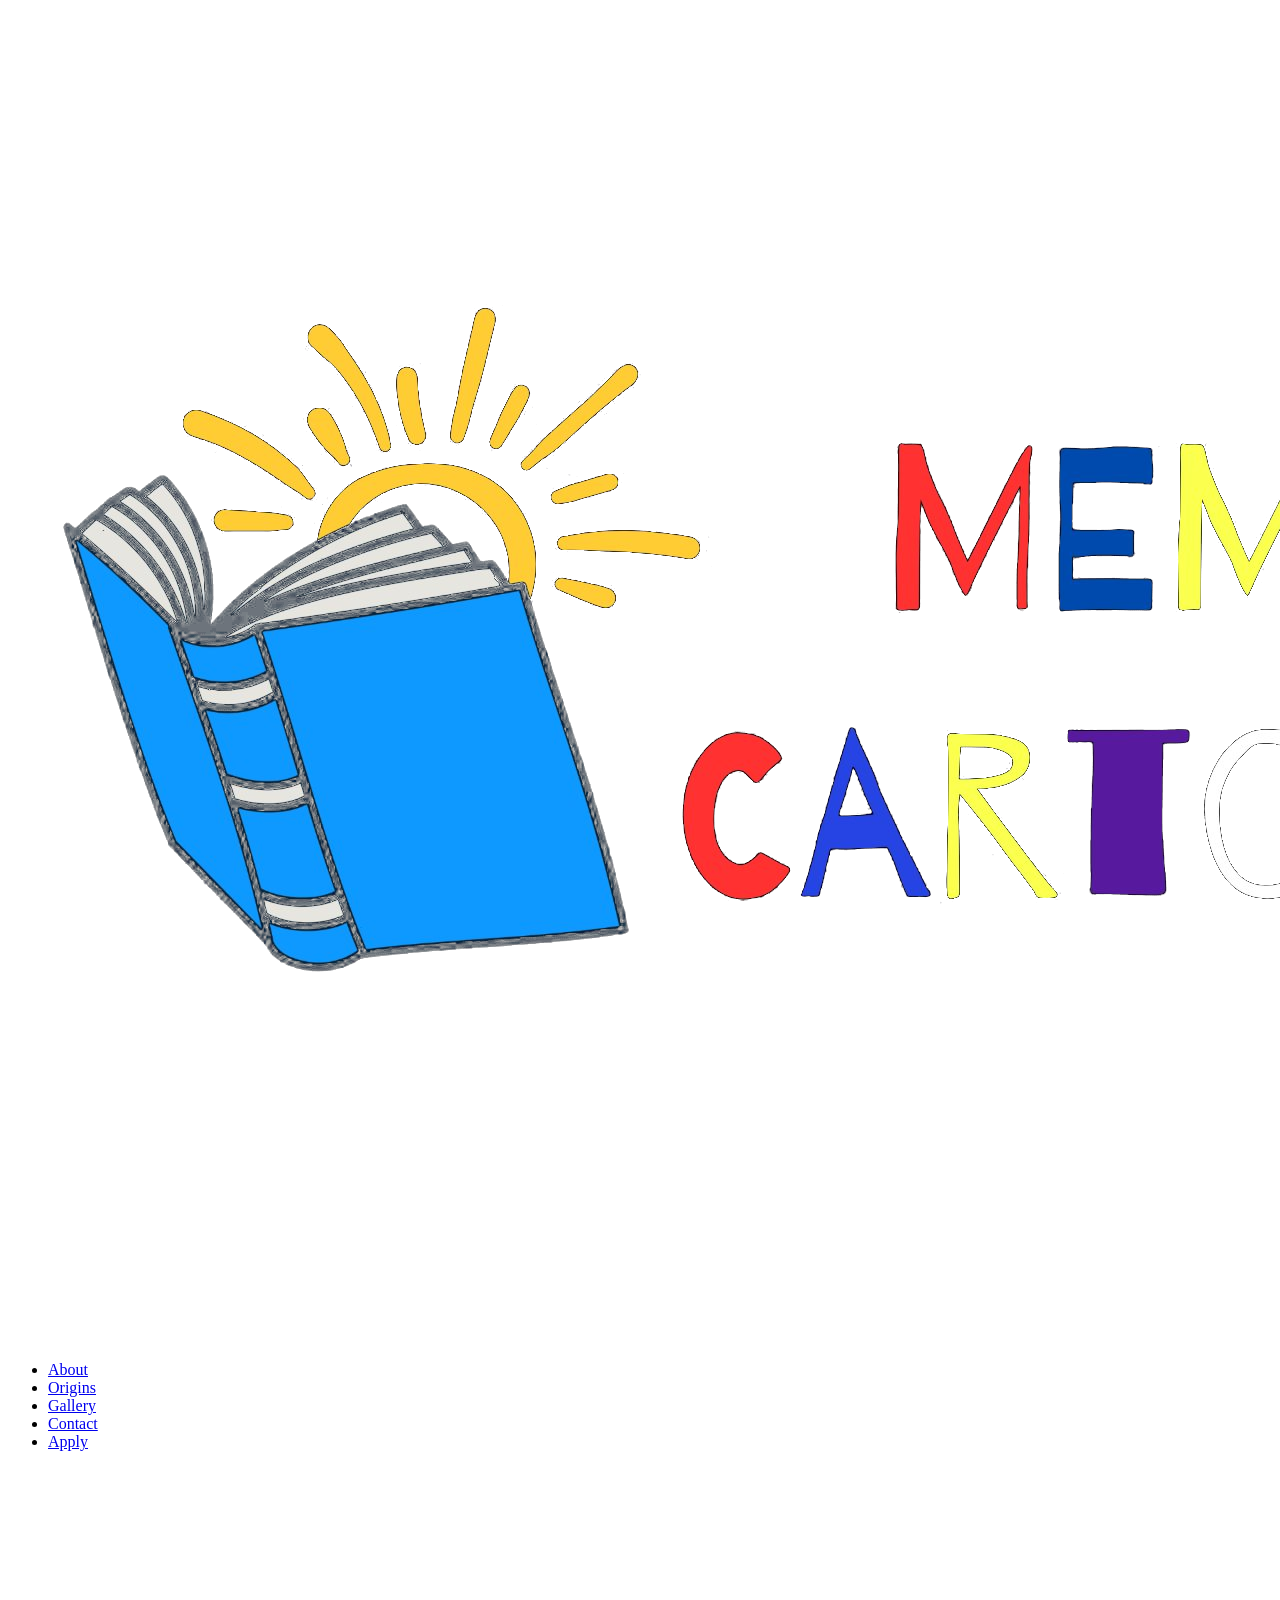
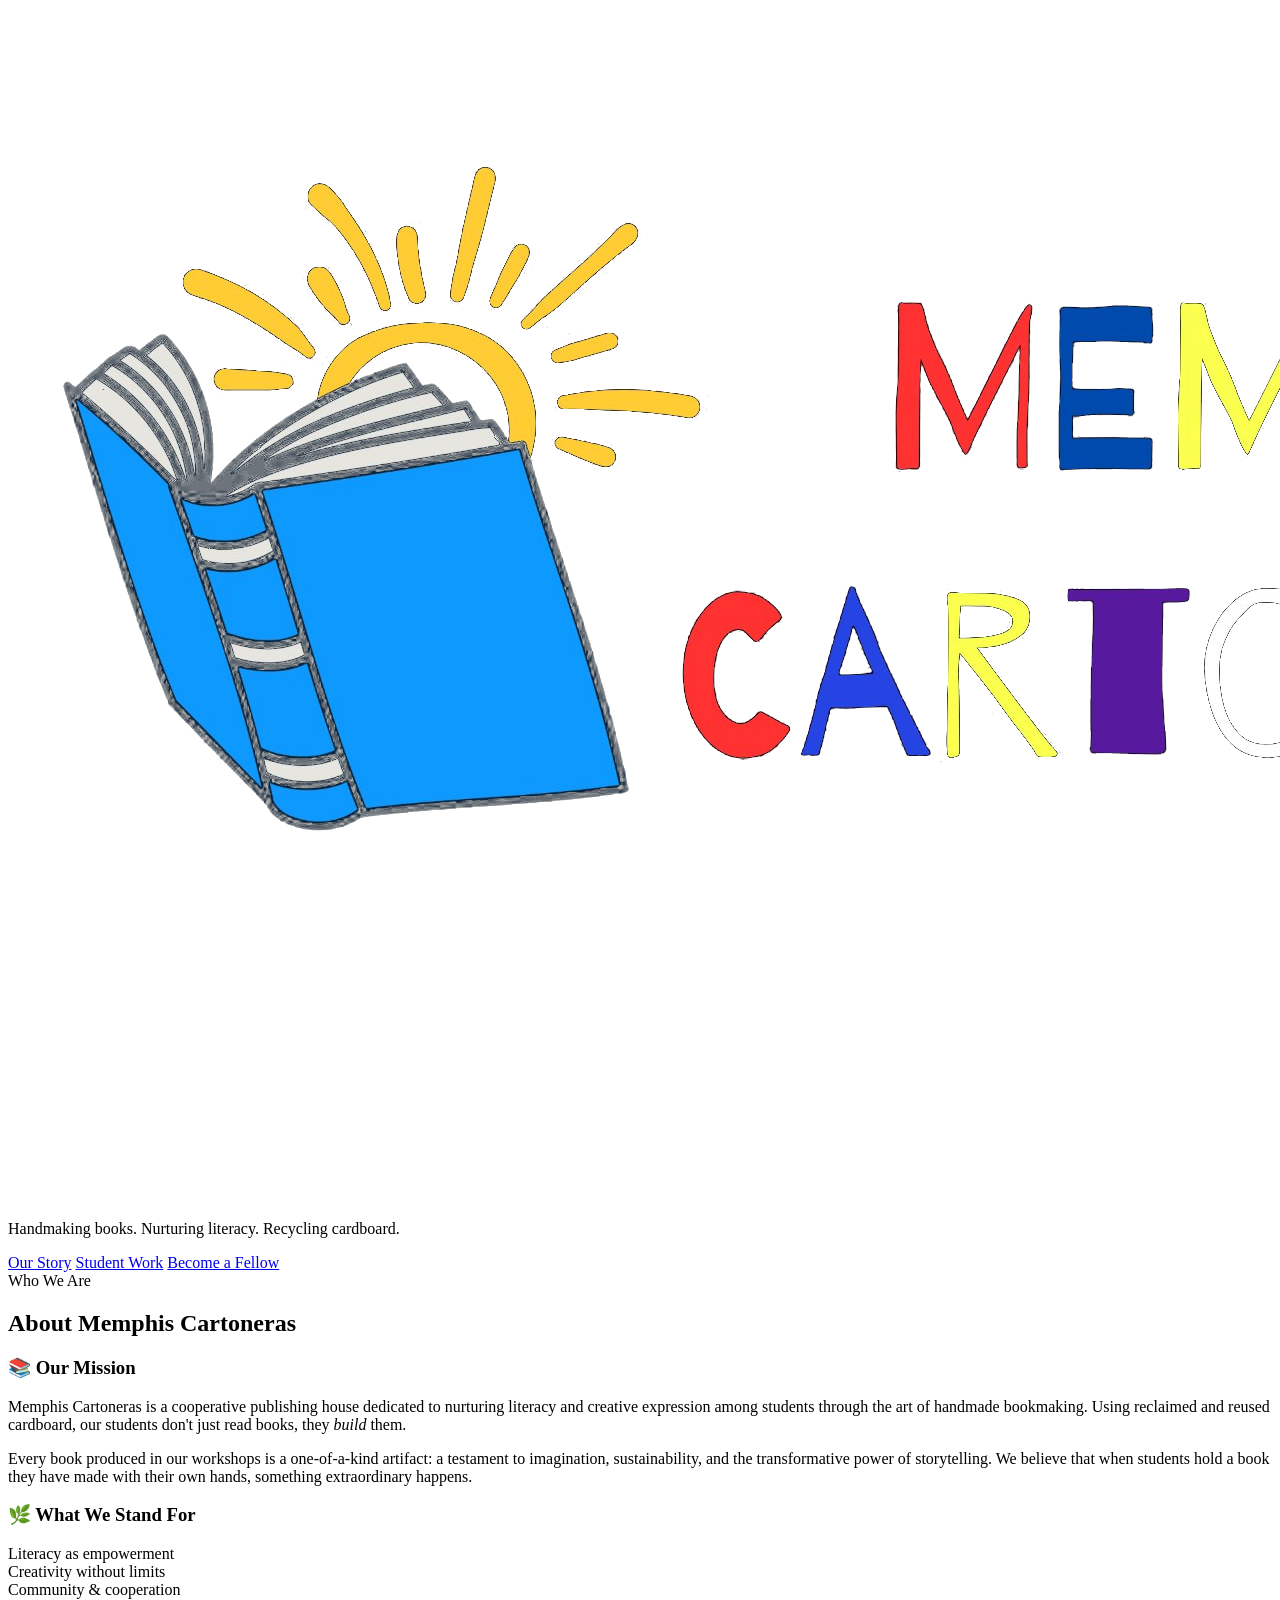
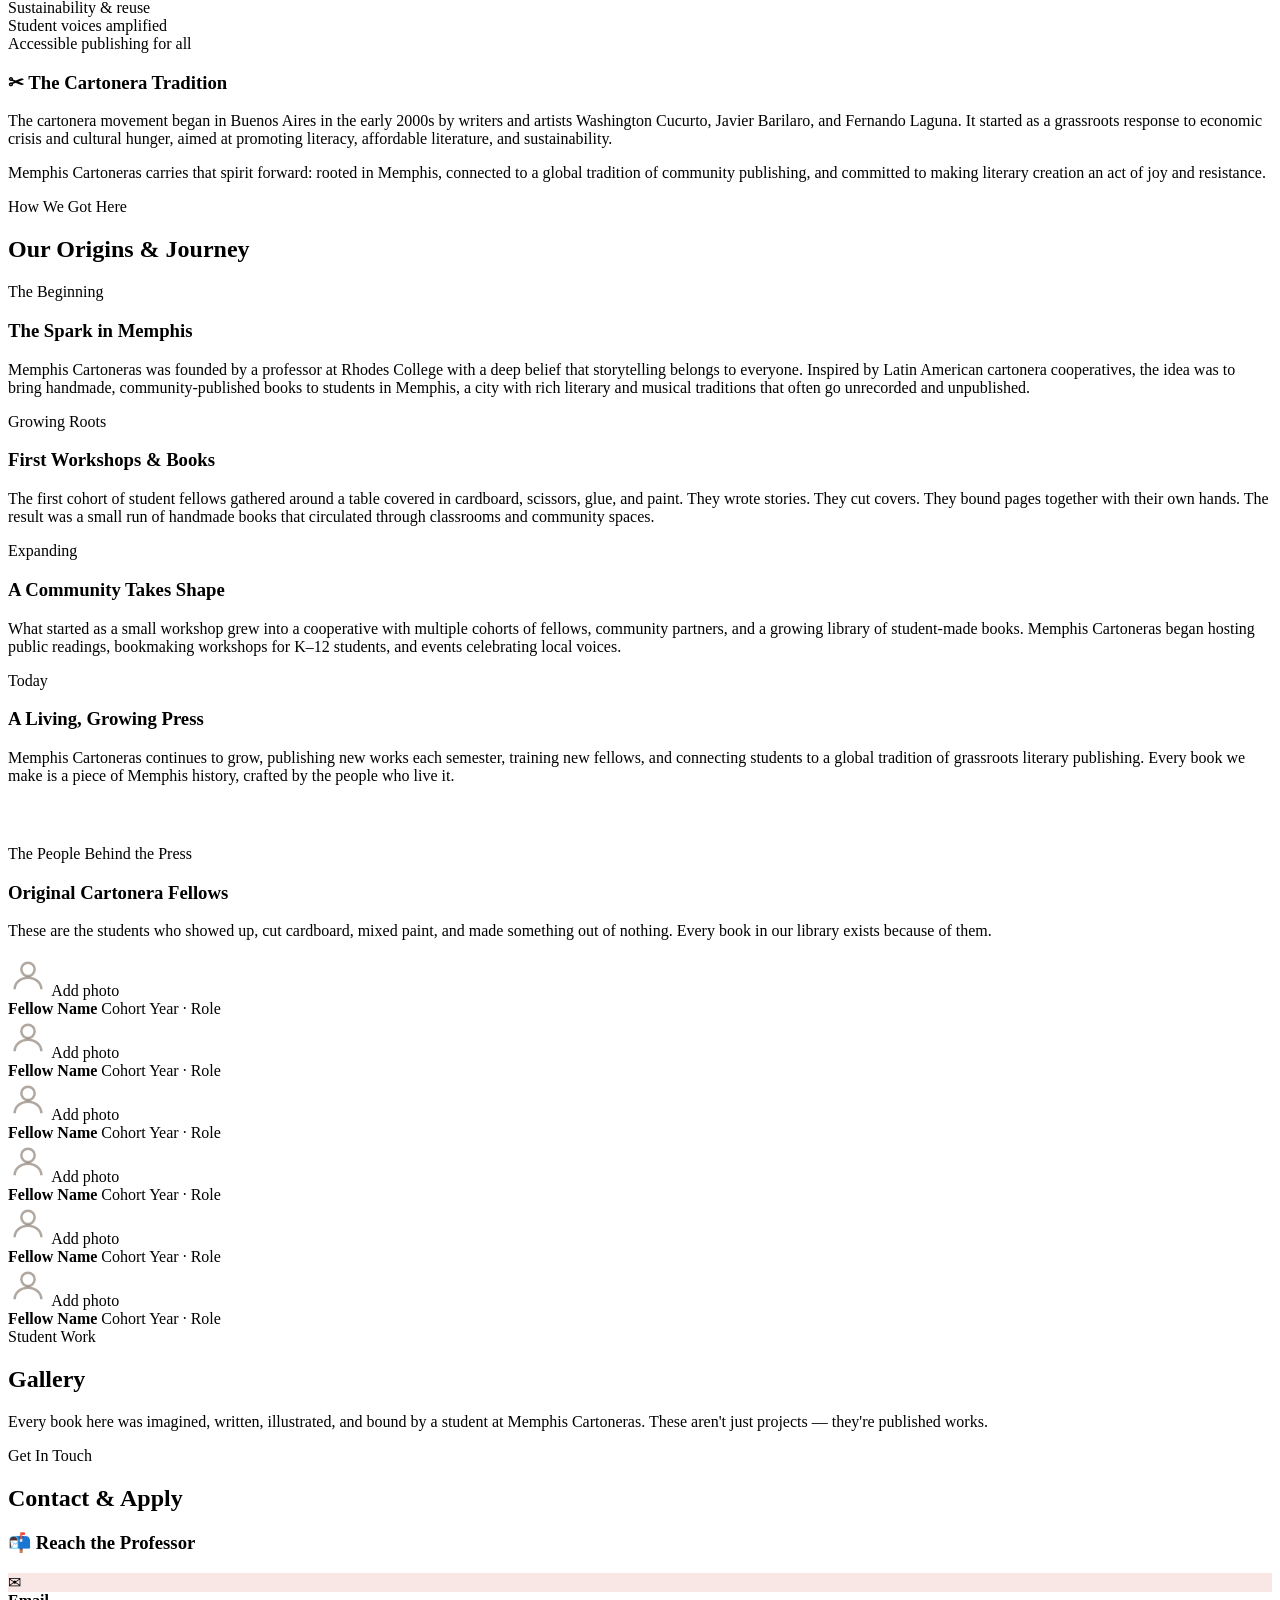
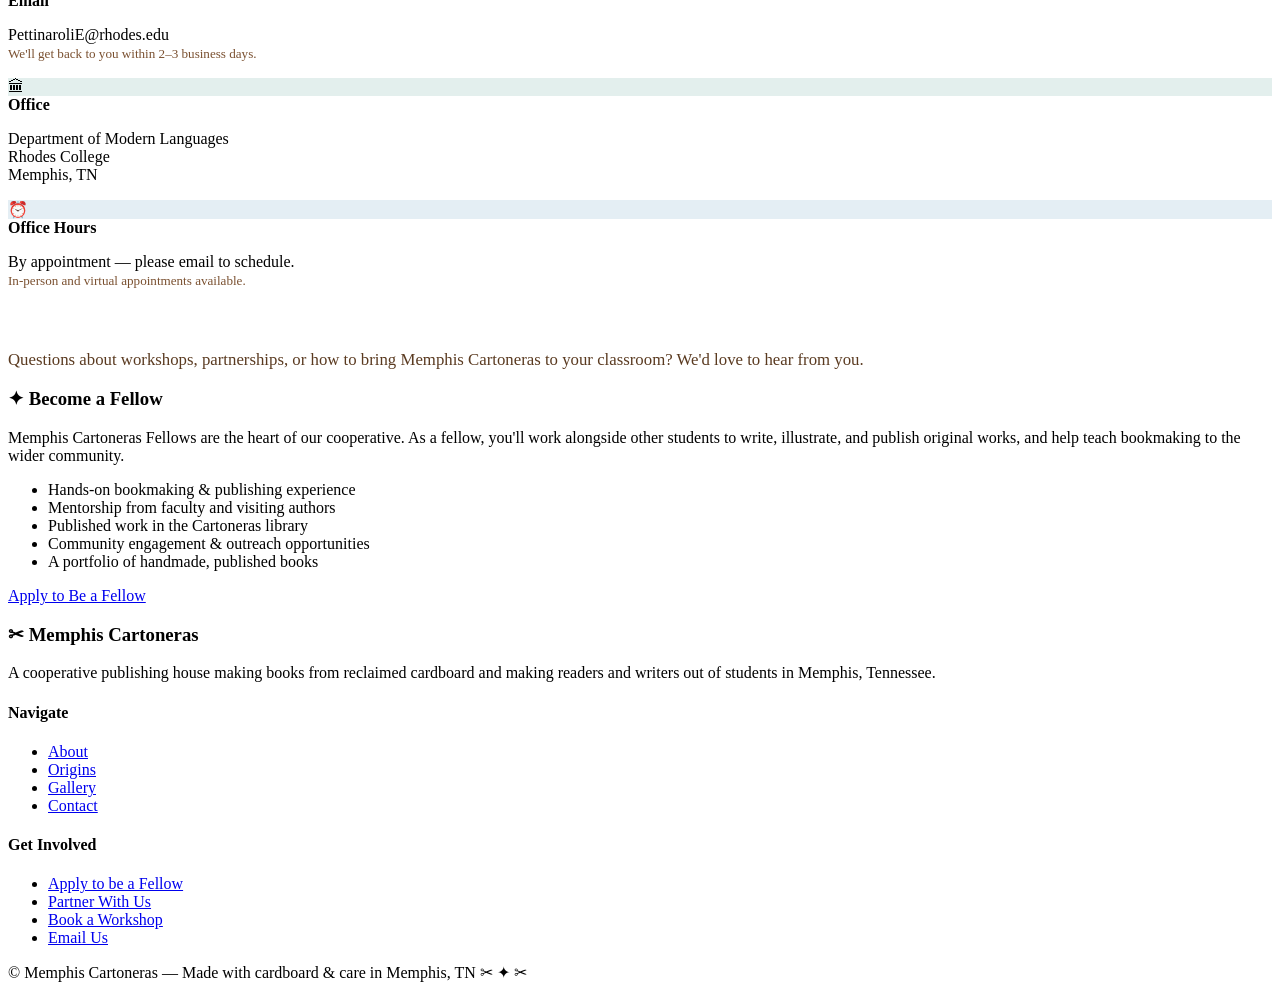
==== commit 70fc1d0f: "Add files via upload" ====
--- a/index.html
+++ b/index.html
@@ -4,76 +4,46 @@
   FILE: index.html
   PROJECT: Memphis Cartoneras Website
   ----------------------------------------------------------------
-  This is the main (and only) HTML file for the site. It holds all
-  visible page content, organized into named sections:
-
-    1. <head>     — fonts, metadata, stylesheet link
-    2. <nav>      — fixed top navigation bar with logo + links
-    3. #hero      — full-screen landing area with logo + tagline
-    4. #about     — mission statement, values, cartonera history
-    5. #history   — vertical timeline of organizational origins
-    6. #gallery   — photo grid of student-made books (placeholders)
-    7. #contact   — professor info card + fellow application card
-    8. <footer>   — site links, brand blurb, copyright
-
-  BEFORE PUBLISHING — items marked ★ need to be updated:
-    ★ Replace professor@rhodes.edu with the real email address
-    ★ Replace the Google Form href with your actual application URL
-    ★ Swap gallery placeholder blocks with real <img> tags
-    ★ Update timeline text with accurate founding dates/events
+  CHANGES FROM PREVIOUS VERSION:
+    ✓ Fonts fixed — Abril Fatface for headers (readable, no cursive),
+      Lato for body text (clean, readable), Caveat only for accents
+    ✓ Gallery rebuilt — data-driven JS array, add a book in 3 lines
+    ✓ History section now has a Fellows Photo gallery
+    ✓ Book 1 image reference corrected
 
   FILES THIS PAGE DEPENDS ON:
     css/styles.css   — all visual styling and layout
-    js/main.js       — smooth-scroll behavior + usage notes
+    js/main.js       — smooth-scroll + gallery renderer
     images/logo.png  — transparent Memphis Cartoneras logo
   ================================================================
 -->
 <html lang="en">
 <head>
-
-  <!-- Character encoding — must be first; ensures text renders correctly -->
   <meta charset="UTF-8" />
-
-  <!-- Viewport scaling — makes layout adapt to phones and tablets -->
   <meta name="viewport" content="width=device-width, initial-scale=1.0"/>
-
-  <!-- Text shown in the browser tab and search engine results -->
   <title>Memphis Cartoneras</title>
 
   <!--
-    Google Fonts — four typefaces loaded from Google's CDN:
-      Abril Fatface   → bold, display-style section headings
-      Caveat          → casual handwritten feel for cards and captions
-          change to indie flower
-      Nunito          → clean, readable body text and nav buttons
-          change to times new roman
-      Permanent Marker → rough marker-pen style for labels and accents
-    weights=400,600,700,800,900 give us fine control over text weight
+    Google Fonts:
+      Abril Fatface    → bold display headings (no cursive — pure block letterforms)
+      Lato             → clean readable body text and nav
+      Caveat           → handwritten accent only (taglines, tape labels)
+      Permanent Marker → scrapbook accent labels
   -->
   <link
-    href="https://fonts.googleapis.com/css2?family=Abril+Fatface&family=Indie+Flower:wght@400;600;700&family=Times+New+Roman:wght@400;500;600;700;800;900&family=Permanent+Marker&display=swap"
+    href="https://fonts.googleapis.com/css2?family=Abril+Fatface&family=Lato:wght@400;700;900&family=Caveat:wght@400;600;700&family=Permanent+Marker&display=swap"
     rel="stylesheet"
   />
 
-  <!-- Link to the external stylesheet that styles every element on this page -->
   <link rel="stylesheet" href="css/styles.css"/>
-
 </head>
 <body>
 
 
 <!-- ================================================================
      NAVIGATION
-     Fixed bar anchored to the top of the viewport at all times.
-     Stays visible while the user scrolls through the page.
-
-     Structure:
-       .nav-logo      → logo image, links back to #hero
-       .nav-links     → five anchor links to page sections
      ================================================================ -->
 <nav>
-
-  <!-- Logo image in the top-left corner; clicking scrolls to top -->
   <a class="nav-logo" href="#hero">
     <img
       src="images/logo-hero.png"
@@ -81,36 +51,24 @@
       class="nav-logo-img"
     />
   </a>
-
-  <!-- Nav links; each <li> gets a unique color from CSS nth-child rules -->
   <ul class="nav-links">
     <li><a href="#about">About</a></li>
     <li><a href="#history">Origins</a></li>
     <li><a href="#gallery">Gallery</a></li>
     <li><a href="#contact">Contact</a></li>
-    <li><a href="#contact">Apply</a></li> <!-- styled bold green to stand out -->
+    <li><a href="#contact">Apply</a></li>
   </ul>
-
 </nav>
 
 
 <!-- ================================================================
-     HERO SECTION  (#hero)
-     Takes up the full viewport height on load.
-     Contains the large logo, a tagline strip, and three buttons.
-     Three blurred color blobs sit in the background for depth.
-
-     The torn-paper bottom edge is created entirely with CSS
-     clip-path on #hero::before — no images needed.
+     HERO SECTION
      ================================================================ -->
 <section id="hero">
-
-  <!-- Background color blobs — purely decorative, low opacity -->
-  <div class="hero-bg-splash splash-1"></div>  <!-- red,    top-left  -->
-  <div class="hero-bg-splash splash-2"></div>  <!-- teal,   bottom-right -->
-  <div class="hero-bg-splash splash-3"></div>  <!-- yellow, top-right -->
-
-  <!-- Logo image — centered, large, transparent background -->
+  <div class="hero-bg-splash splash-1"></div>
+  <div class="hero-bg-splash splash-2"></div>
+  <div class="hero-bg-splash splash-3"></div>
+
   <div class="logo-container">
     <img
       src="images/logo-hero.png"
@@ -119,41 +77,26 @@
     />
   </div>
 
-  <!-- Tagline — rendered as a yellow tape-strip label, slightly rotated -->
   <p class="hero-tagline">Handmaking books. Nurturing literacy. Recycling cardboard.</p>
 
-  <!-- Call-to-action buttons; each links to a different section -->
   <div class="hero-buttons">
-    <a href="#about"   class="btn btn-story">Our Story</a>       <!-- teal tile  -->
-    <a href="#gallery" class="btn btn-gallery">Student Work</a>  <!-- red tile   -->
-    <a href="#contact" class="btn btn-apply">Become a Fellow</a> <!-- yellow tile-->
-  </div>
-
+    <a href="#about"   class="btn btn-story">Our Story</a>
+    <a href="#gallery" class="btn btn-gallery">Student Work</a>
+    <a href="#contact" class="btn btn-apply">Become a Fellow</a>
+  </div>
 </section>
 
 
 <!-- ================================================================
-     ABOUT SECTION  (#about)
-     Light cardboard-tinted background with a top + bottom border.
-     Three cards arranged in a 2-column CSS grid:
-       Card 1 (left)  → Mission statement paragraph
-       Card 2 (right) → Values list with colored dots
-       Card 3 (full)  → History of the cartonera movement
-     Each card has a CSS tape-strip decoration along the top edge.
+     ABOUT SECTION
      ================================================================ -->
 <section id="about">
   <div class="section-inner">
-
-    <!-- Small all-caps label above the main heading -->
     <span class="section-label">Who We Are</span>
-
-    <!-- Section heading with a red underline bar (CSS ::after) -->
     <h2 class="section-title underline-red">About Memphis Cartoneras</h2>
 
-    <!-- 2-column card grid; on mobile it stacks to 1 column -->
     <div class="about-grid">
 
-      <!-- CARD 1: Mission -->
       <div class="about-card">
         <h3>📚 Our Mission</h3>
         <p>
@@ -170,7 +113,6 @@
         </p>
       </div>
 
-      <!-- CARD 2: Values — each item is a colored dot + text label -->
       <div class="about-card">
         <h3>🌿 What We Stand For</h3>
         <div class="about-values">
@@ -201,13 +143,12 @@
         </div>
       </div>
 
-      <!-- CARD 3: Cartonera history — spans both columns via inline style -->
       <div class="about-card" style="grid-column: 1 / -1;">
         <h3>✂ The Cartonera Tradition</h3>
         <p>
-          The cartonera movement began in Buenos Aires in the early 2000s by 
-          writers and artists Washington Cucurto, Javier Barilaro, and Fernando Laguna. 
-          It started as a grassroots response to economic crisis and cultural hunger, 
+          The cartonera movement began in Buenos Aires in the early 2000s by
+          writers and artists Washington Cucurto, Javier Barilaro, and Fernando Laguna.
+          It started as a grassroots response to economic crisis and cultural hunger,
           aimed at promoting literacy, affordable literature, and sustainability.
         </p>
         <p style="margin-top:12px;">
@@ -217,20 +158,14 @@
         </p>
       </div>
 
-    </div><!-- end .about-grid -->
+    </div>
   </div>
 </section>
 
 
 <!-- ================================================================
-     HISTORY / ORIGINS SECTION  (#history)
-     Vertical dashed timeline line drawn with CSS ::before.
-     Each .timeline-item has:
-       .timeline-dot  → colored circle on the left rail
-       .timeline-card → cream card with tape decoration + text
-
-     ★ Update the year labels and paragraph text to match the
-       actual founding dates and milestones.
+     HISTORY / ORIGINS SECTION
+     Now includes a Fellows Photo Gallery subsection.
      ================================================================ -->
 <section id="history">
   <div class="section-inner">
@@ -238,26 +173,23 @@
     <span class="section-label">How We Got Here</span>
     <h2 class="section-title underline-teal">Our Origins &amp; Journey</h2>
 
-    <!-- Timeline rail — the vertical dashed line is drawn via .timeline::before -->
     <div class="timeline">
 
-      <!-- EVENT 1: Founding -->
       <div class="timeline-item">
         <div class="timeline-dot" style="background:var(--red);"></div>
         <div class="timeline-card">
           <div class="timeline-year">The Beginning</div>
           <h3>The Spark in Memphis</h3>
           <p>
-            Memphis Cartoneras was founded by a professor at Rhodes College with 
-            a deep belief that storytelling belongs to everyone. Inspired by Latin 
-            American cartonera cooperatives, the idea was to bring handmade, 
-            community-published books to students in Memphis, a city with rich 
+            Memphis Cartoneras was founded by a professor at Rhodes College with
+            a deep belief that storytelling belongs to everyone. Inspired by Latin
+            American cartonera cooperatives, the idea was to bring handmade,
+            community-published books to students in Memphis, a city with rich
             literary and musical traditions that often go unrecorded and unpublished.
           </p>
         </div>
       </div>
 
-      <!-- EVENT 2: First workshops -->
       <div class="timeline-item">
         <div class="timeline-dot" style="background:var(--teal);"></div>
         <div class="timeline-card">
@@ -273,7 +205,6 @@
         </div>
       </div>
 
-      <!-- EVENT 3: Expansion -->
       <div class="timeline-item">
         <div class="timeline-dot" style="background:var(--orange);"></div>
         <div class="timeline-card">
@@ -289,7 +220,6 @@
         </div>
       </div>
 
-      <!-- EVENT 4: Present day -->
       <div class="timeline-item">
         <div class="timeline-dot" style="background:var(--blue);"></div>
         <div class="timeline-card">
@@ -305,29 +235,144 @@
       </div>
 
     </div><!-- end .timeline -->
+
+    <!-- ============================================================
+         FELLOWS PHOTO GALLERY
+         ============================================================
+         HOW TO ADD A FELLOW PHOTO:
+           1. Place your photo in: images/fellows/
+           2. Copy one <div class="fellow-photo-card"> block below
+           3. Update src, alt, name, cohort, and role fields
+         ============================================================ -->
+    <div class="fellows-section">
+      <span class="section-label" style="margin-top: 60px; display:block;">The People Behind the Press</span>
+      <h3 class="fellows-heading">Original Cartonera Fellows</h3>
+      <p class="fellows-intro">
+        These are the students who showed up, cut cardboard, mixed paint, and made something
+        out of nothing. Every book in our library exists because of them.
+      </p>
+
+      <!-- Fellows photo grid -->
+      <div class="fellows-grid" id="fellows-grid">
+
+        <!--
+          ★ TO ADD A FELLOW: copy this block and fill in the details.
+          Place photo in images/fellows/firstname-lastname.jpg
+        -->
+
+        <!-- FELLOW 1 — replace with real photo + info -->
+        <div class="fellow-photo-card">
+          <div class="fellow-photo-placeholder">
+            <svg width="40" height="40" fill="none" stroke="rgba(60,40,20,0.4)" stroke-width="1.5" viewBox="0 0 24 24">
+              <circle cx="12" cy="8" r="4"/><path d="M4 20c0-4 3.6-7 8-7s8 3 8 7"/>
+            </svg>
+            <span>Add photo</span>
+          </div>
+          <!--
+            Replace the placeholder div above with:
+            <img src="images/fellows/firstname-lastname.jpg"
+                 alt="Fellow Name"
+                 class="fellow-photo-img">
+          -->
+          <div class="fellow-photo-caption">
+            <strong>Fellow Name</strong>
+            <span>Cohort Year · Role</span>
+          </div>
+        </div>
+
+        <!-- FELLOW 2 -->
+        <div class="fellow-photo-card">
+          <div class="fellow-photo-placeholder">
+            <svg width="40" height="40" fill="none" stroke="rgba(60,40,20,0.4)" stroke-width="1.5" viewBox="0 0 24 24">
+              <circle cx="12" cy="8" r="4"/><path d="M4 20c0-4 3.6-7 8-7s8 3 8 7"/>
+            </svg>
+            <span>Add photo</span>
+          </div>
+          <div class="fellow-photo-caption">
+            <strong>Fellow Name</strong>
+            <span>Cohort Year · Role</span>
+          </div>
+        </div>
+
+        <!-- FELLOW 3 -->
+        <div class="fellow-photo-card">
+          <div class="fellow-photo-placeholder">
+            <svg width="40" height="40" fill="none" stroke="rgba(60,40,20,0.4)" stroke-width="1.5" viewBox="0 0 24 24">
+              <circle cx="12" cy="8" r="4"/><path d="M4 20c0-4 3.6-7 8-7s8 3 8 7"/>
+            </svg>
+            <span>Add photo</span>
+          </div>
+          <div class="fellow-photo-caption">
+            <strong>Fellow Name</strong>
+            <span>Cohort Year · Role</span>
+          </div>
+        </div>
+
+        <!-- FELLOW 4 -->
+        <div class="fellow-photo-card">
+          <div class="fellow-photo-placeholder">
+            <svg width="40" height="40" fill="none" stroke="rgba(60,40,20,0.4)" stroke-width="1.5" viewBox="0 0 24 24">
+              <circle cx="12" cy="8" r="4"/><path d="M4 20c0-4 3.6-7 8-7s8 3 8 7"/>
+            </svg>
+            <span>Add photo</span>
+          </div>
+          <div class="fellow-photo-caption">
+            <strong>Fellow Name</strong>
+            <span>Cohort Year · Role</span>
+          </div>
+        </div>
+
+        <!-- FELLOW 5 -->
+        <div class="fellow-photo-card">
+          <div class="fellow-photo-placeholder">
+            <svg width="40" height="40" fill="none" stroke="rgba(60,40,20,0.4)" stroke-width="1.5" viewBox="0 0 24 24">
+              <circle cx="12" cy="8" r="4"/><path d="M4 20c0-4 3.6-7 8-7s8 3 8 7"/>
+            </svg>
+            <span>Add photo</span>
+          </div>
+          <div class="fellow-photo-caption">
+            <strong>Fellow Name</strong>
+            <span>Cohort Year · Role</span>
+          </div>
+        </div>
+
+        <!-- FELLOW 6 -->
+        <div class="fellow-photo-card">
+          <div class="fellow-photo-placeholder">
+            <svg width="40" height="40" fill="none" stroke="rgba(60,40,20,0.4)" stroke-width="1.5" viewBox="0 0 24 24">
+              <circle cx="12" cy="8" r="4"/><path d="M4 20c0-4 3.6-7 8-7s8 3 8 7"/>
+            </svg>
+            <span>Add photo</span>
+          </div>
+          <div class="fellow-photo-caption">
+            <strong>Fellow Name</strong>
+            <span>Cohort Year · Role</span>
+          </div>
+        </div>
+
+      </div><!-- end .fellows-grid -->
+    </div><!-- end .fellows-section -->
+
   </div>
 </section>
 
 
 <!-- ================================================================
-     GALLERY SECTION  (#gallery)
-     Auto-filling CSS grid of photo cards.
-     Currently shows 5 placeholder cards + 1 "coming soon" card.
-
-     TO REPLACE A PLACEHOLDER WITH A REAL PHOTO:
-       1. Remove the entire .gallery-img-placeholder div
-       2. Add: <img src="images/your-book-photo.jpg"
-                    alt="Book title by Student Name"
-                    style="width:100%; aspect-ratio:4/3;
-                           object-fit:cover; display:block;">
-       3. Replace the two .gallery-caption-line divs with real text:
-          <p style="font-family:'Caveat',cursive; font-size:1.1rem;
-                    font-weight:700; color:#2c1810; padding:8px 16px 0;">
-            Book Title Here
-          </p>
-          <p style="font-size:0.85rem; color:#7a5030; padding:4px 16px 12px;">
-            Student Name · Spring 2025
-          </p>
+     GALLERY SECTION
+     ================================================================
+     HOW TO ADD A NEW BOOK — edit js/main.js ONLY.
+     Find the BOOKS array near the top of that file and add one
+     object. You do NOT need to touch this HTML at all.
+
+     Example entry to add:
+       {
+         img:    "images/gallery/your-book-filename.jpg",
+         title:  "Book Title Here",
+         student:"Student Name",
+         date:   "Spring 2025"
+       },
+
+     The page will automatically render a card for every entry.
      ================================================================ -->
 <section id="gallery">
   <div class="section-inner">
@@ -335,125 +380,20 @@
     <span class="section-label">Student Work</span>
     <h2 class="section-title underline-orange">Gallery</h2>
 
-    <!-- Short description below the heading -->
     <p class="gallery-intro">
       Every book here was imagined, written, illustrated, and bound by a student
-      at Memphis Cartoneras. These aren't just projects, they're published works.
+      at Memphis Cartoneras. These aren't just projects — they're published works.
     </p>
 
-    <!-- Card grid — min 250px per card, fills available width -->
-    <div class="gallery-grid">
-
-      <!-- PLACEHOLDER 1 — red tint background -->
-      <div class="gallery-card">
-        <img src="images/gallery/las-medias-flamencos.JPG"
-                    alt="Las Medias de los Flamencos by Student Name"
-                    style="width:100%; aspect-ratio:4/3;
-                           object-fit:cover; display:block;">
-        
-        <div class="gallery-caption">
-           <p style="font-family:'Indie Flower',cursive; font-size:1.1rem;
-                    font-weight:700; color:#2c1810; padding:8px 16px 0;">
-            Las Medias de los Flamencos
-          </p>
-          <p style="font-size:0.85rem; color:#7a5030; padding:4px 16px 12px;">
-            Student Name Placeholder
-            Date TBD
-          </p>
-        </div>
-      </div>
-
-      <!-- PLACEHOLDER 2 — teal tint background -->
-      <div class="gallery-card">
-        <div class="gallery-img-placeholder" style="background:rgba(26,122,110,0.1);">
-          <svg width="48" height="48" fill="none" stroke="#0e4a42" stroke-width="1.5" viewBox="0 0 24 24">
-            <rect x="3" y="3" width="18" height="18" rx="2"/><path d="M3 9h18M9 21V9"/>
-          </svg>
-          <span class="gallery-upload-hint">Upload student book image</span>
-        </div>
-        <div class="gallery-caption">
-          <div class="gallery-caption-line"></div>
-          <div class="gallery-caption-line"></div>
-        </div>
-      </div>
-
-      <!-- PLACEHOLDER 3 — blue tint background -->
-      <div class="gallery-card">
-        <div class="gallery-img-placeholder" style="background:rgba(36,113,163,0.1);">
-          <svg width="48" height="48" fill="none" stroke="#0d3f60" stroke-width="1.5" viewBox="0 0 24 24">
-            <rect x="3" y="3" width="18" height="18" rx="2"/><path d="M3 9h18M9 21V9"/>
-          </svg>
-          <span class="gallery-upload-hint">Upload student book image</span>
-        </div>
-        <div class="gallery-caption">
-          <div class="gallery-caption-line"></div>
-          <div class="gallery-caption-line"></div>
-        </div>
-      </div>
-
-      <!-- PLACEHOLDER 4 — purple tint background -->
-      <div class="gallery-card">
-        <div class="gallery-img-placeholder" style="background:rgba(142,68,173,0.1);">
-          <svg width="48" height="48" fill="none" stroke="#5a1a6a" stroke-width="1.5" viewBox="0 0 24 24">
-            <rect x="3" y="3" width="18" height="18" rx="2"/><path d="M3 9h18M9 21V9"/>
-          </svg>
-          <span class="gallery-upload-hint">Upload student book image</span>
-        </div>
-        <div class="gallery-caption">
-          <div class="gallery-caption-line"></div>
-          <div class="gallery-caption-line"></div>
-        </div>
-      </div>
-
-      <!-- PLACEHOLDER 5 — orange tint background -->
-      <div class="gallery-card">
-        <div class="gallery-img-placeholder" style="background:rgba(230,126,34,0.1);">
-          <svg width="48" height="48" fill="none" stroke="#7a4010" stroke-width="1.5" viewBox="0 0 24 24">
-            <rect x="3" y="3" width="18" height="18" rx="2"/><path d="M3 9h18M9 21V9"/>
-          </svg>
-          <span class="gallery-upload-hint">Upload student book image</span>
-        </div>
-        <div class="gallery-caption">
-          <div class="gallery-caption-line"></div>
-          <div class="gallery-caption-line"></div>
-        </div>
-      </div>
-
-      <!-- COMING SOON card — dashed border, lower opacity -->
-      <div class="gallery-card" style="border-style:dashed; background:rgba(255,248,220,0.5); cursor:default;">
-        <div class="gallery-img-placeholder" style="background:transparent; border-bottom:2px dashed var(--cardboard-dark);">
-          <svg width="48" height="48" fill="none" stroke="rgba(120,80,30,0.4)" stroke-width="1.5" viewBox="0 0 24 24">
-            <circle cx="12" cy="12" r="9"/><path d="M12 8v8M8 12h8"/>
-          </svg>
-          <span style="font-family:'Caveat',cursive; font-size:1rem; color:rgba(80,50,20,0.5);">More coming soon</span>
-        </div>
-        <div class="gallery-caption">
-          <div class="gallery-caption-line" style="opacity:0.25;"></div>
-          <div class="gallery-caption-line" style="opacity:0.25;"></div>
-        </div>
-      </div>
-
-    </div><!-- end .gallery-grid -->
-
-    <!-- In-page reminder note about how to add real photos -->
-    <div style="margin-top:36px; font-family:'Indie Flower',cursive; font-size:1rem; color:#5a3a20; background:rgba(255,248,220,0.8); display:inline-block; padding:10px 20px; border:2px dashed var(--cardboard-dark);">
-      ✏️ <strong>To add images:</strong> Replace placeholder divs with &lt;img&gt; tags. See js/main.js for full step-by-step instructions.
-    </div>
+    <!-- Cards are injected here by js/main.js -->
+    <div class="gallery-grid" id="gallery-grid"></div>
 
   </div>
 </section>
 
 
 <!-- ================================================================
-     CONTACT & APPLY SECTION  (#contact)
-     Two-column layout:
-       Left column  → .contact-info-card (light cream background)
-       Right column → .fellow-card       (dark ink background)
-
-     ★ THREE THINGS TO UPDATE:
-       1. professor@rhodes.edu → real email (appears twice: here + footer)
-       2. Google Form href       → your real application form URL
-       3. Office location/hours → update if different from shown
+     CONTACT & APPLY SECTION
      ================================================================ -->
 <section id="contact">
   <div class="section-inner">
@@ -461,19 +401,15 @@
     <span class="section-label">Get In Touch</span>
     <h2 class="section-title underline-blue">Contact &amp; Apply</h2>
 
-    <!-- 2-column grid; stacks vertically on screens narrower than 820px -->
     <div class="contact-grid">
 
-      <!-- LEFT CARD: Contact information -->
       <div class="contact-info-card">
         <h3>📬 Reach the Professor</h3>
 
-        <!-- Row: email address -->
         <div class="contact-detail">
           <div class="contact-icon" style="background:rgba(192,57,43,0.12); border-color:var(--red);">✉</div>
           <div>
             <strong>Email</strong>
-            <!-- ★ Replace the email address below -->
             <p>
               <a href="mailto:PettinaroliE@rhodes.edu" style="color:var(--blue); text-decoration:none;">
                 PettinaroliE@rhodes.edu
@@ -483,7 +419,6 @@
           </div>
         </div>
 
-        <!-- Row: office location -->
         <div class="contact-detail">
           <div class="contact-icon" style="background:rgba(26,122,110,0.12); border-color:var(--teal);">🏛</div>
           <div>
@@ -492,7 +427,6 @@
           </div>
         </div>
 
-        <!-- Row: office hours -->
         <div class="contact-detail">
           <div class="contact-icon" style="background:rgba(36,113,163,0.12); border-color:var(--blue);">⏰</div>
           <div>
@@ -502,27 +436,21 @@
           </div>
         </div>
 
-        <!-- General invitation message at the bottom of the card -->
         <div style="margin-top:24px; padding-top:20px; border-top:2px dashed var(--cardboard-mid);">
-          <p style="font-family:'Caveat',cursive; font-size:1.05rem; color:#5a3a20;">
+          <p class="accent-font" style="font-size:1.05rem; color:#5a3a20;">
             Questions about workshops, partnerships, or how to bring Memphis Cartoneras
             to your classroom? We'd love to hear from you.
           </p>
         </div>
-      </div><!-- end .contact-info-card -->
-
-      <!-- RIGHT CARD: Fellowship application (dark background) -->
+      </div>
+
       <div class="fellow-card">
         <h3>✦ Become a Fellow</h3>
-
-        <!-- Intro paragraph about the fellowship -->
         <p>
           Memphis Cartoneras Fellows are the heart of our cooperative. As a fellow,
           you'll work alongside other students to write, illustrate, and publish
           original works, and help teach bookmaking to the wider community.
         </p>
-
-        <!-- Benefits list — each item gets a ★ bullet via CSS ::before -->
         <ul class="fellow-perks">
           <li>Hands-on bookmaking &amp; publishing experience</li>
           <li>Mentorship from faculty and visiting authors</li>
@@ -530,11 +458,6 @@
           <li>Community engagement &amp; outreach opportunities</li>
           <li>A portfolio of handmade, published books</li>
         </ul>
-
-        <!--
-          ★ Replace the href with your real Google Form link.
-          Format: https://docs.google.com/forms/d/e/YOUR_FORM_ID/viewform
-        -->
         <a
           href="https://docs.google.com/forms/d/e/1FAIpQLSfpe49n6ZGiC7H_6OawXZYnUmEd2d7A0L6Kb_6L87bALxhISQ/viewform?usp=header"
           target="_blank"
@@ -543,35 +466,24 @@
         >
           Apply to Be a Fellow
         </a>
-        </p>
-      </div><!-- end .fellow-card -->
-
-    </div><!-- end .contact-grid -->
+      </div>
+
+    </div>
   </div>
 </section>
 
 
 <!-- ================================================================
      FOOTER
-     Dark brown background spanning full width.
-     Three-column inner grid (collapses to 1 column on mobile):
-       Column 1 → brand name + short description
-       Column 2 → "Navigate" links to page sections
-       Column 3 → "Get Involved" links
-     Slim .footer-bottom bar at the very bottom with copyright text.
      ================================================================ -->
 <footer>
-
-  <!-- Three-column inner grid -->
   <div class="footer-inner">
 
-    <!-- COLUMN 1: Brand blurb -->
     <div class="footer-brand">
       <h3>✂ Memphis Cartoneras</h3>
       <p>A cooperative publishing house making books from reclaimed cardboard and making readers and writers out of students in Memphis, Tennessee.</p>
     </div>
 
-    <!-- COLUMN 2: Page navigation links -->
     <div class="footer-links">
       <h4>Navigate</h4>
       <ul>
@@ -582,31 +494,25 @@
       </ul>
     </div>
 
-    <!-- COLUMN 3: Involvement / action links -->
     <div class="footer-links">
       <h4>Get Involved</h4>
       <ul>
         <li><a href="#contact">Apply to be a Fellow</a></li>
         <li><a href="#contact">Partner With Us</a></li>
         <li><a href="#contact">Book a Workshop</a></li>
-        <!-- ★ Replace with real email address -->
         <li><a href="mailto:PettinaroliE@rhodes.edu">Email Us</a></li>
       </ul>
     </div>
 
-  </div><!-- end .footer-inner -->
-
-  <!-- Bottom bar: copyright on the left, decorative symbols on the right -->
+  </div>
+
   <div class="footer-bottom">
     <span>© Memphis Cartoneras — Made with cardboard &amp; care in Memphis, TN</span>
     <span style="font-family:'Permanent Marker',cursive; color:var(--cardboard-dark);">✂ ✦ ✂</span>
   </div>
-
 </footer>
 
 
-<!-- JavaScript file loaded at end of body for best page-load performance -->
 <script src="js/main.js"></script>
-
 </body>
 </html>
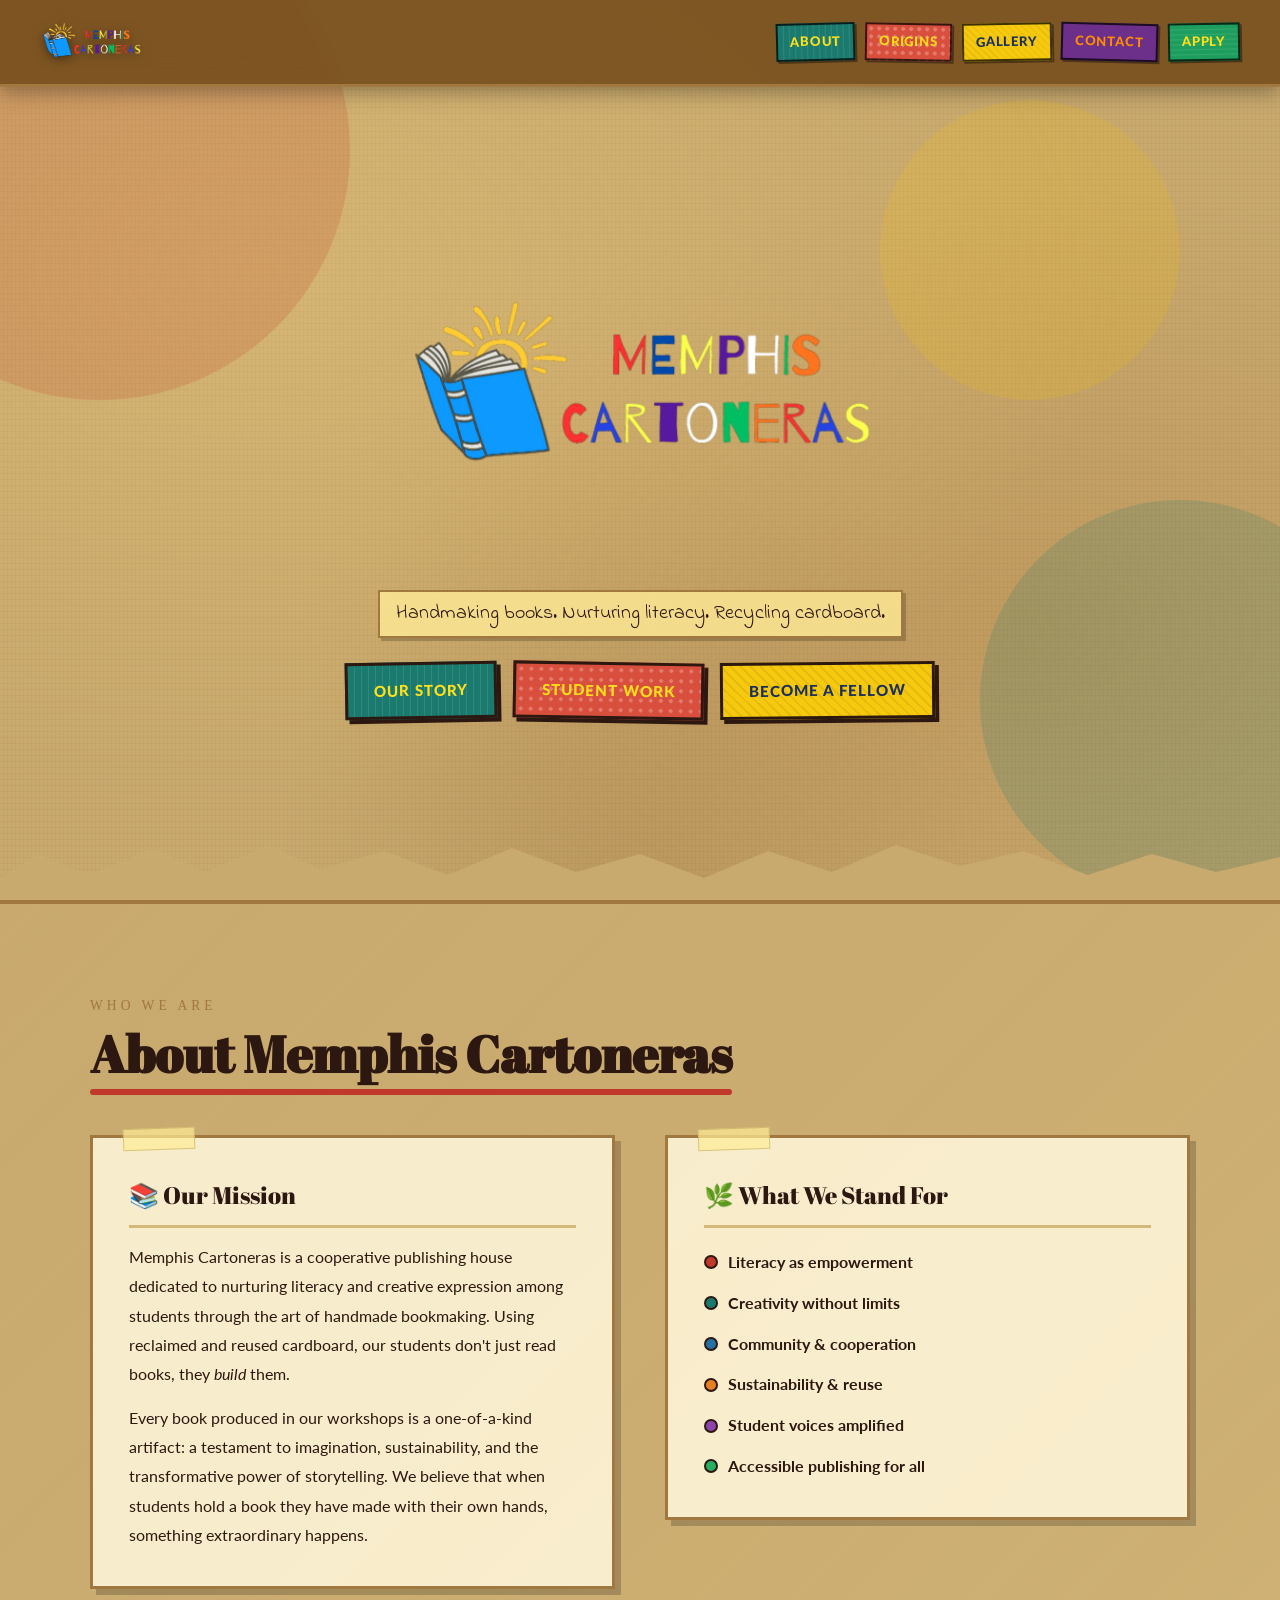
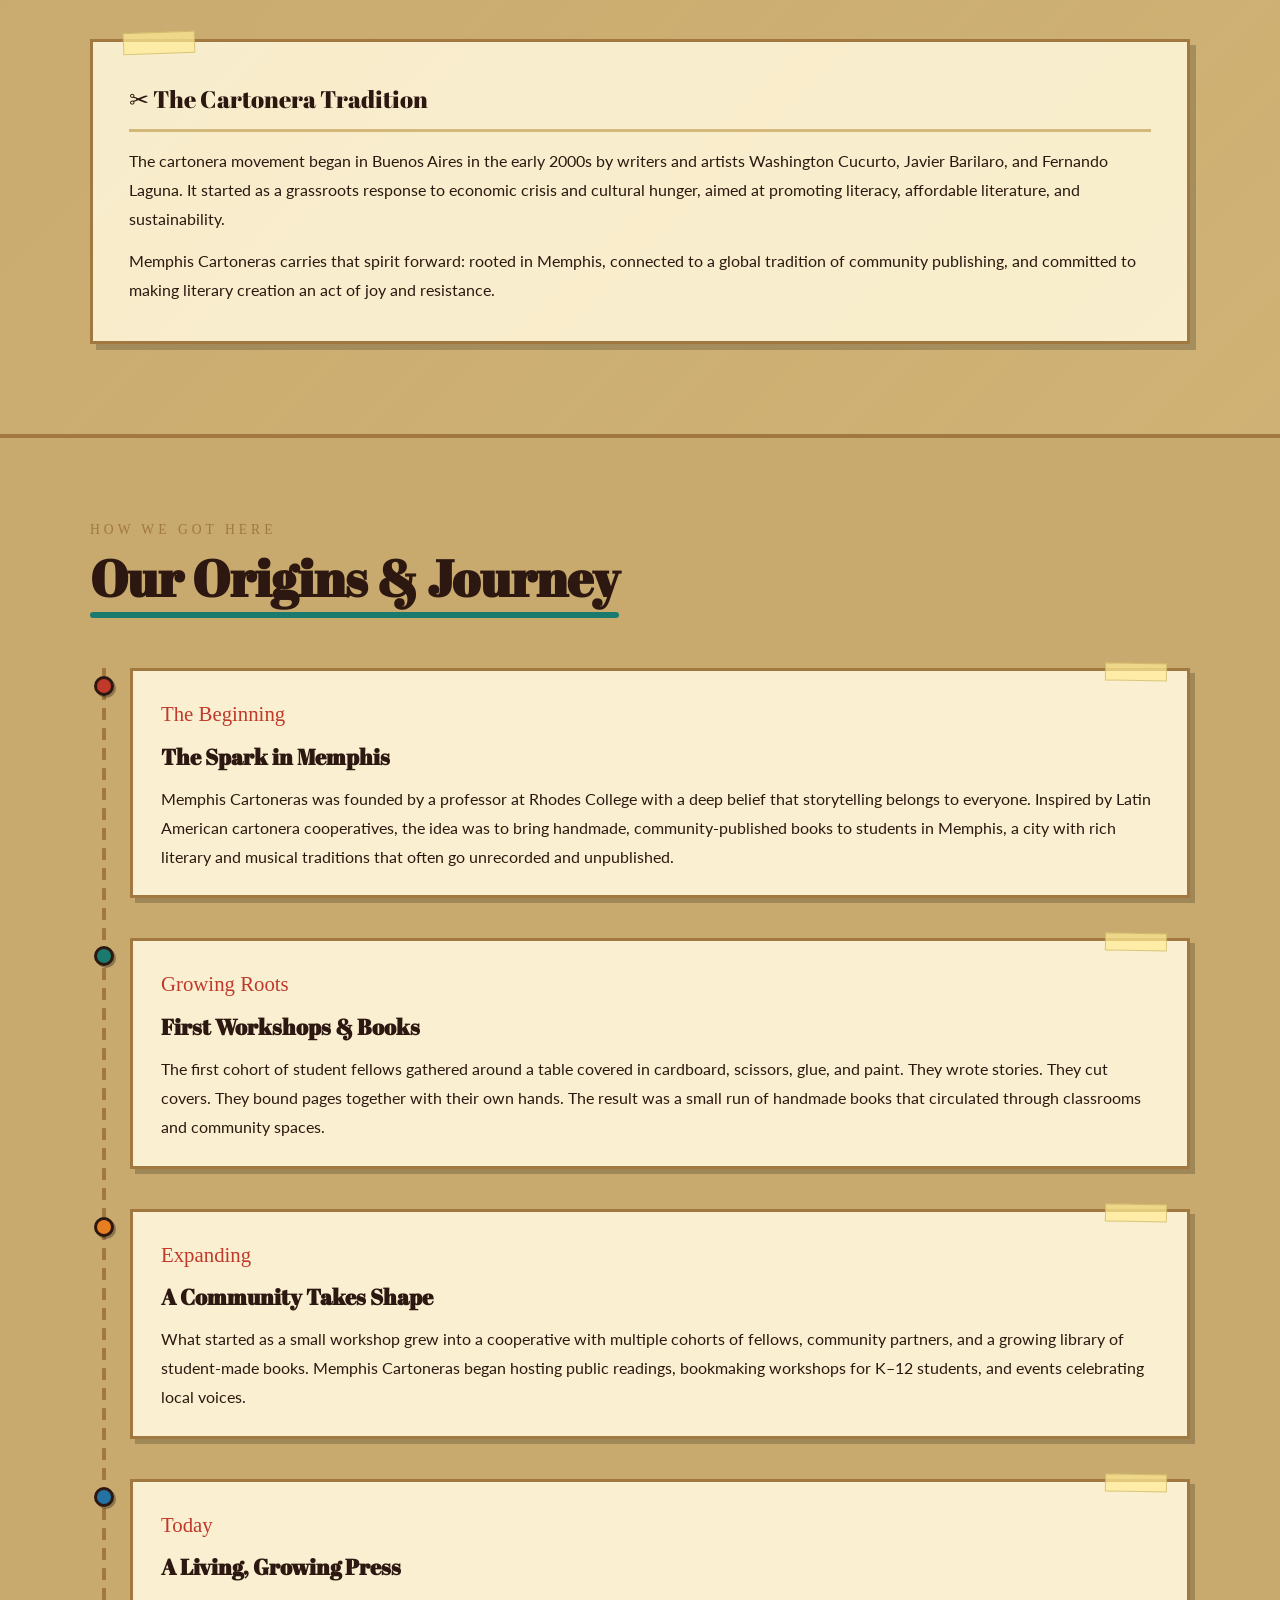
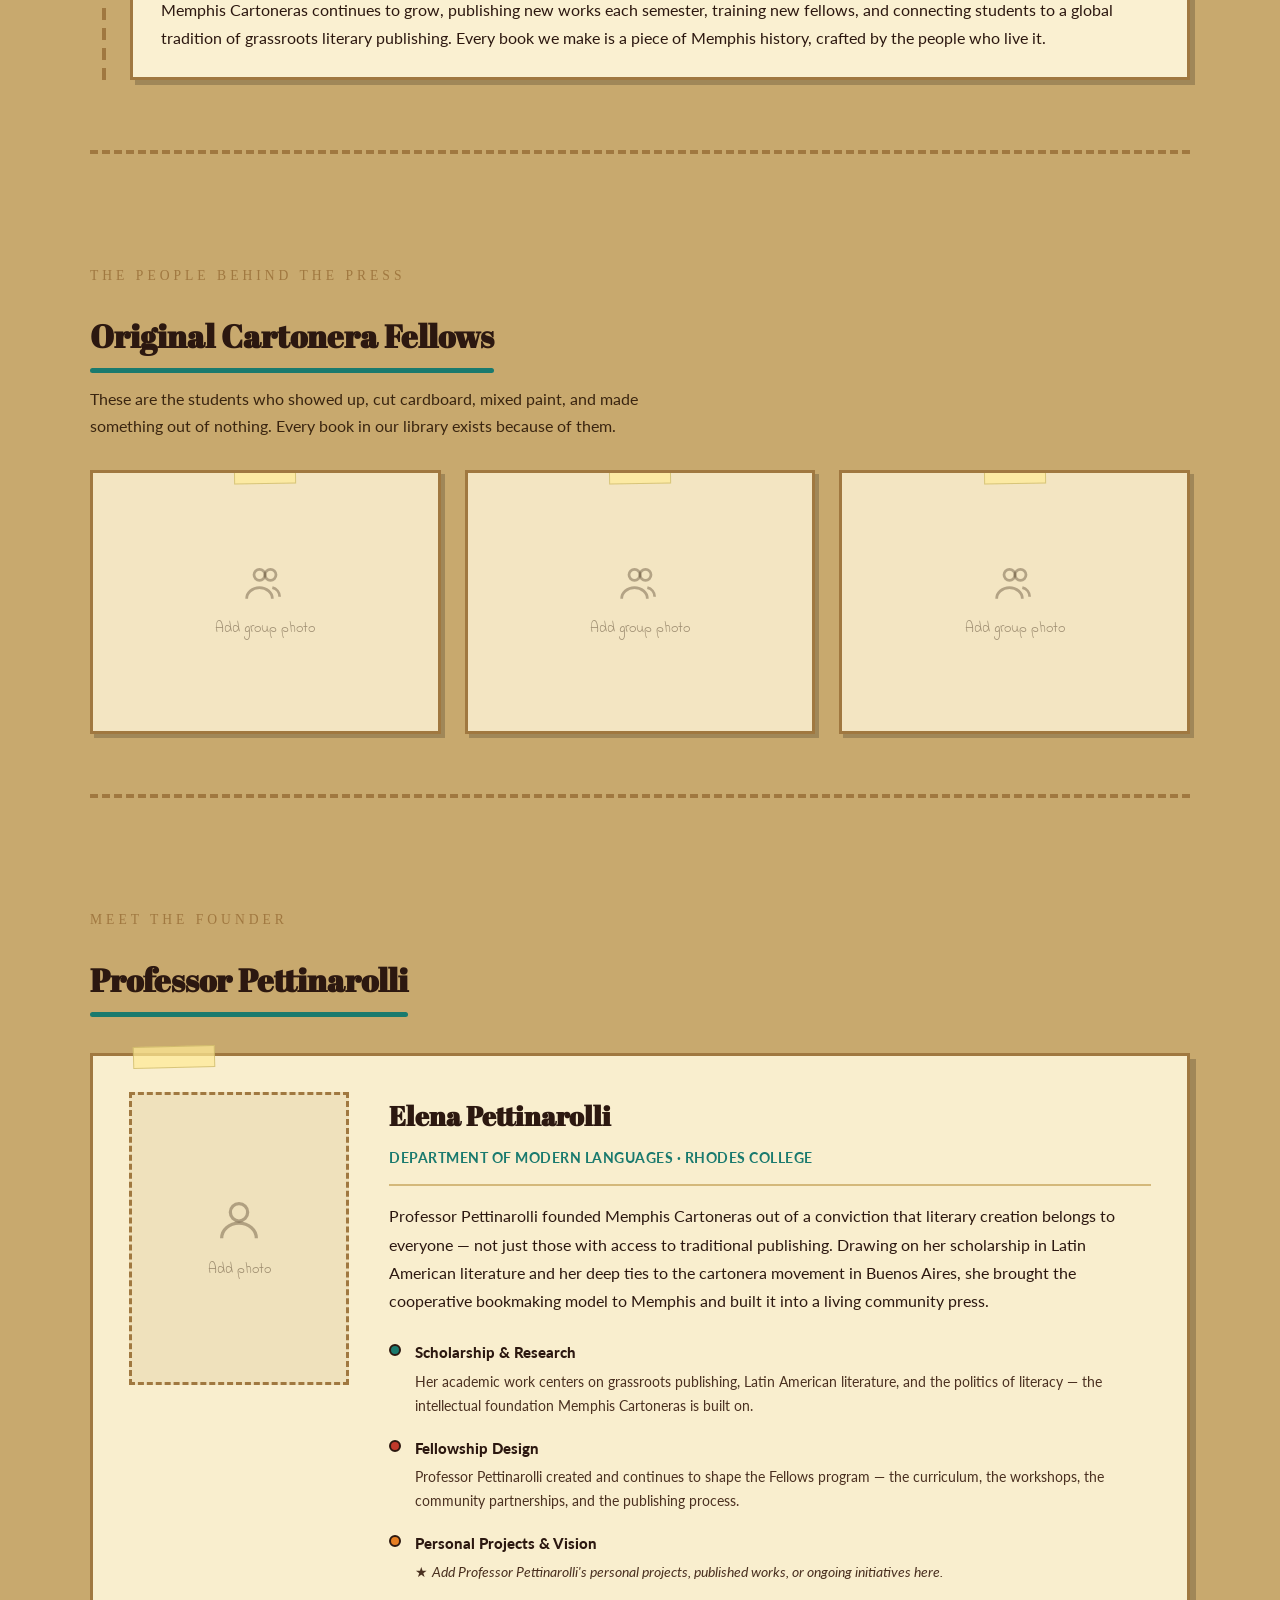
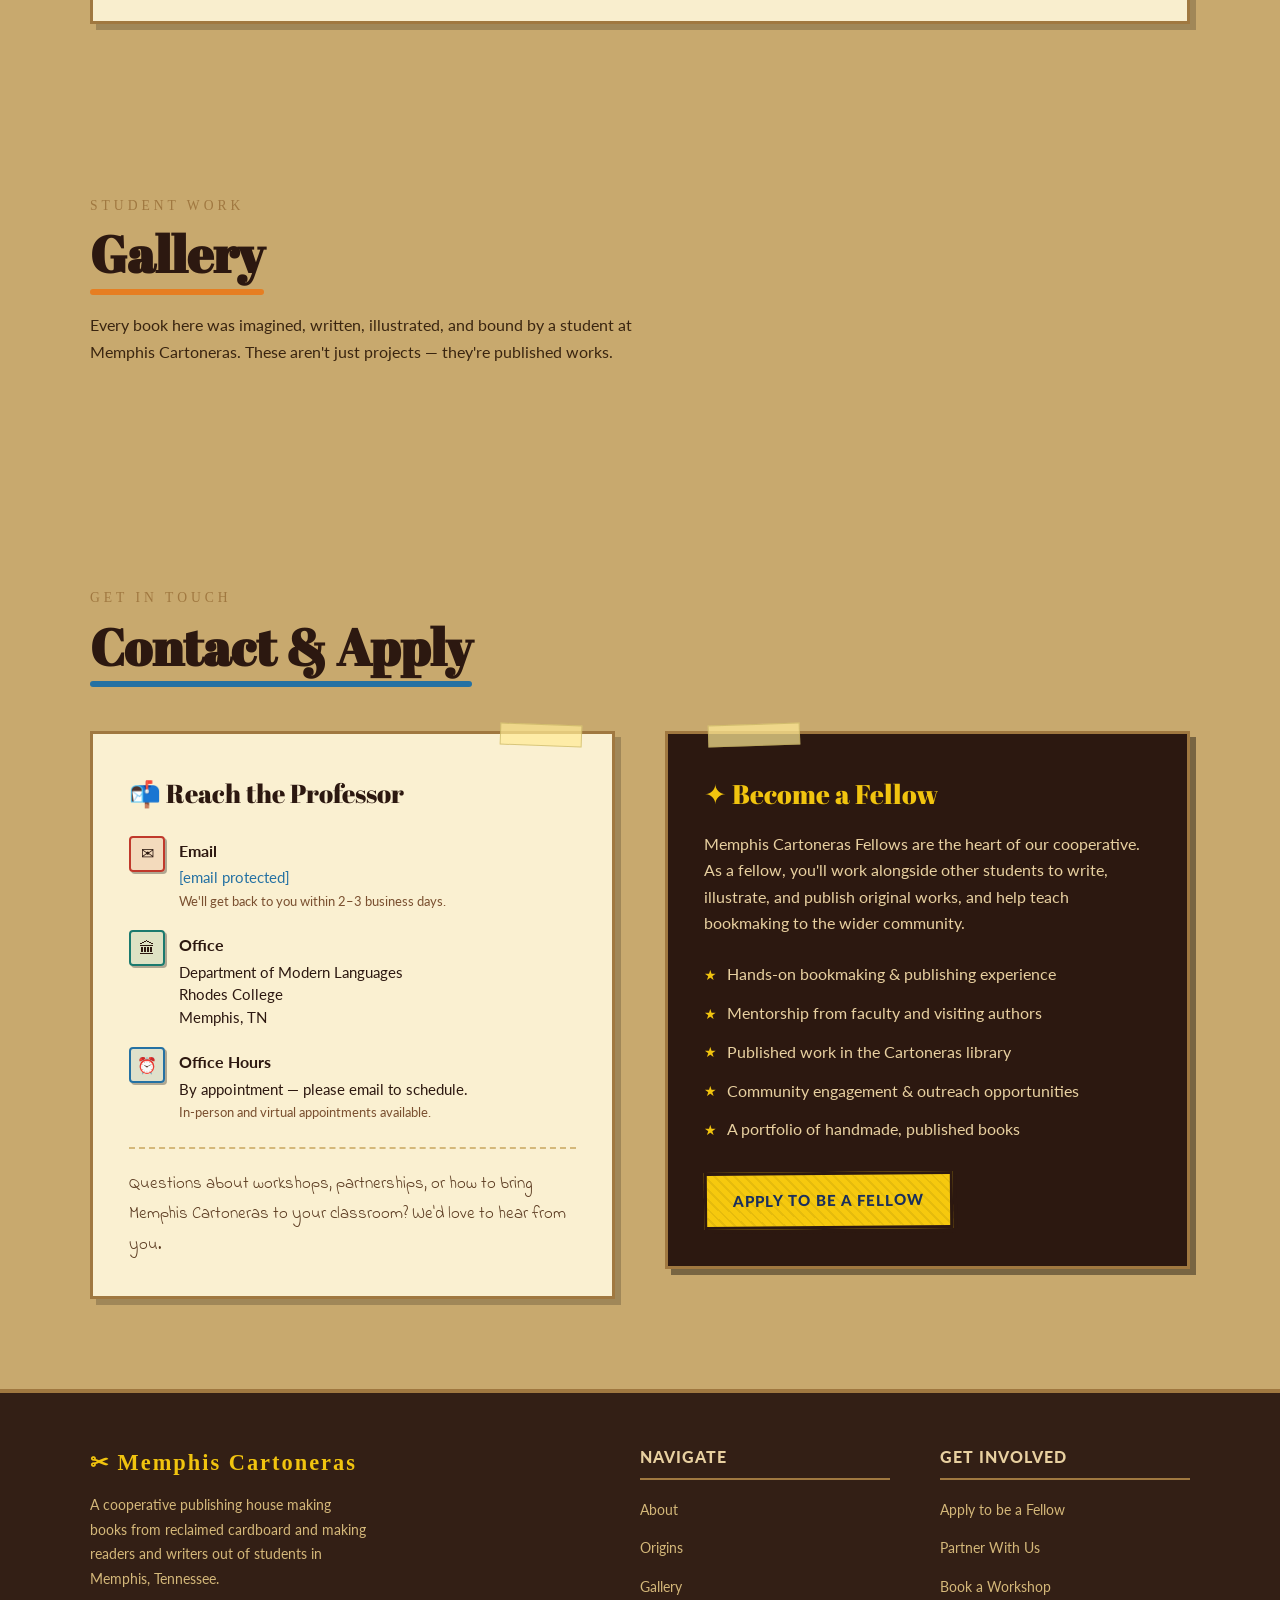
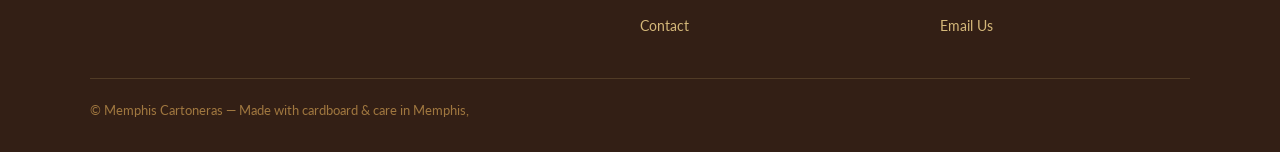
==== commit a24352ef: "reworked files" ====
--- a/index.html
+++ b/index.html
@@ -31,7 +31,7 @@
       Permanent Marker → scrapbook accent labels
   -->
   <link
-    href="https://fonts.googleapis.com/css2?family=Abril+Fatface&family=Lato:wght@400;700;900&family=Caveat:wght@400;600;700&family=Permanent+Marker&display=swap"
+    href="https://fonts.googleapis.com/css2?family=Abril+Fatface&family=Lato:wght@400;700;900&family=Indie+Flower&family=Permanent+Marker&display=swap"
     rel="stylesheet"
   />
 
@@ -237,12 +237,14 @@
     </div><!-- end .timeline -->
 
     <!-- ============================================================
-         FELLOWS PHOTO GALLERY
+         FELLOWS GROUP PHOTOS
+         3 group photos — no individual names, just the cohort together.
          ============================================================
-         HOW TO ADD A FELLOW PHOTO:
-           1. Place your photo in: images/fellows/
-           2. Copy one <div class="fellow-photo-card"> block below
-           3. Update src, alt, name, cohort, and role fields
+         HOW TO ADD A GROUP PHOTO:
+           Replace the .group-photo-placeholder div with:
+           <img src="images/fellows/group-cohort-1.jpg"
+                alt="Cartonera Fellows cohort"
+                class="group-photo-img">
          ============================================================ -->
     <div class="fellows-section">
       <span class="section-label" style="margin-top: 60px; display:block;">The People Behind the Press</span>
@@ -252,106 +254,115 @@
         out of nothing. Every book in our library exists because of them.
       </p>
 
-      <!-- Fellows photo grid -->
-      <div class="fellows-grid" id="fellows-grid">
-
-        <!--
-          ★ TO ADD A FELLOW: copy this block and fill in the details.
-          Place photo in images/fellows/firstname-lastname.jpg
-        -->
-
-        <!-- FELLOW 1 — replace with real photo + info -->
-        <div class="fellow-photo-card">
-          <div class="fellow-photo-placeholder">
-            <svg width="40" height="40" fill="none" stroke="rgba(60,40,20,0.4)" stroke-width="1.5" viewBox="0 0 24 24">
+      <div class="group-photos-grid">
+
+        <!-- GROUP PHOTO 1 -->
+        <div class="group-photo-card">
+          <!-- Replace this div with <img src="images/fellows/group-1.jpg" alt="Fellows cohort" class="group-photo-img"> -->
+          <div class="group-photo-placeholder">
+            <svg width="44" height="44" fill="none" stroke="rgba(60,40,20,0.35)" stroke-width="1.5" viewBox="0 0 24 24">
+              <circle cx="9" cy="7" r="3"/><circle cx="15" cy="7" r="3"/>
+              <path d="M2 20c0-3.3 3.1-6 7-6s7 2.7 7 6"/><path d="M16 14c2.2.5 4 2.4 4 5"/>
+            </svg>
+            <span>Add group photo</span>
+          </div>
+        </div>
+
+        <!-- GROUP PHOTO 2 -->
+        <div class="group-photo-card">
+          <div class="group-photo-placeholder">
+            <svg width="44" height="44" fill="none" stroke="rgba(60,40,20,0.35)" stroke-width="1.5" viewBox="0 0 24 24">
+              <circle cx="9" cy="7" r="3"/><circle cx="15" cy="7" r="3"/>
+              <path d="M2 20c0-3.3 3.1-6 7-6s7 2.7 7 6"/><path d="M16 14c2.2.5 4 2.4 4 5"/>
+            </svg>
+            <span>Add group photo</span>
+          </div>
+        </div>
+
+        <!-- GROUP PHOTO 3 -->
+        <div class="group-photo-card">
+          <div class="group-photo-placeholder">
+            <svg width="44" height="44" fill="none" stroke="rgba(60,40,20,0.35)" stroke-width="1.5" viewBox="0 0 24 24">
+              <circle cx="9" cy="7" r="3"/><circle cx="15" cy="7" r="3"/>
+              <path d="M2 20c0-3.3 3.1-6 7-6s7 2.7 7 6"/><path d="M16 14c2.2.5 4 2.4 4 5"/>
+            </svg>
+            <span>Add group photo</span>
+          </div>
+        </div>
+
+      </div><!-- end .group-photos-grid -->
+    </div><!-- end .fellows-section -->
+
+    <!-- ============================================================
+         PROFESSOR PETTINAROLLI SECTION
+         ============================================================ -->
+    <div class="professor-section">
+      <span class="section-label" style="margin-top: 60px; display:block;">Meet the Founder</span>
+      <h3 class="fellows-heading">Professor Pettinarolli</h3>
+
+      <div class="professor-card">
+
+        <!-- Left: photo -->
+        <div class="professor-photo-col">
+          <!-- Replace placeholder with:
+               <img src="images/professor-pettinarolli.jpg"
+                    alt="Professor Pettinarolli"
+                    class="professor-photo-img">
+          -->
+          <div class="professor-photo-placeholder">
+            <svg width="52" height="52" fill="none" stroke="rgba(60,40,20,0.35)" stroke-width="1.5" viewBox="0 0 24 24">
               <circle cx="12" cy="8" r="4"/><path d="M4 20c0-4 3.6-7 8-7s8 3 8 7"/>
             </svg>
             <span>Add photo</span>
           </div>
-          <!--
-            Replace the placeholder div above with:
-            <img src="images/fellows/firstname-lastname.jpg"
-                 alt="Fellow Name"
-                 class="fellow-photo-img">
-          -->
-          <div class="fellow-photo-caption">
-            <strong>Fellow Name</strong>
-            <span>Cohort Year · Role</span>
-          </div>
-        </div>
-
-        <!-- FELLOW 2 -->
-        <div class="fellow-photo-card">
-          <div class="fellow-photo-placeholder">
-            <svg width="40" height="40" fill="none" stroke="rgba(60,40,20,0.4)" stroke-width="1.5" viewBox="0 0 24 24">
-              <circle cx="12" cy="8" r="4"/><path d="M4 20c0-4 3.6-7 8-7s8 3 8 7"/>
-            </svg>
-            <span>Add photo</span>
-          </div>
-          <div class="fellow-photo-caption">
-            <strong>Fellow Name</strong>
-            <span>Cohort Year · Role</span>
-          </div>
-        </div>
-
-        <!-- FELLOW 3 -->
-        <div class="fellow-photo-card">
-          <div class="fellow-photo-placeholder">
-            <svg width="40" height="40" fill="none" stroke="rgba(60,40,20,0.4)" stroke-width="1.5" viewBox="0 0 24 24">
-              <circle cx="12" cy="8" r="4"/><path d="M4 20c0-4 3.6-7 8-7s8 3 8 7"/>
-            </svg>
-            <span>Add photo</span>
-          </div>
-          <div class="fellow-photo-caption">
-            <strong>Fellow Name</strong>
-            <span>Cohort Year · Role</span>
-          </div>
-        </div>
-
-        <!-- FELLOW 4 -->
-        <div class="fellow-photo-card">
-          <div class="fellow-photo-placeholder">
-            <svg width="40" height="40" fill="none" stroke="rgba(60,40,20,0.4)" stroke-width="1.5" viewBox="0 0 24 24">
-              <circle cx="12" cy="8" r="4"/><path d="M4 20c0-4 3.6-7 8-7s8 3 8 7"/>
-            </svg>
-            <span>Add photo</span>
-          </div>
-          <div class="fellow-photo-caption">
-            <strong>Fellow Name</strong>
-            <span>Cohort Year · Role</span>
-          </div>
-        </div>
-
-        <!-- FELLOW 5 -->
-        <div class="fellow-photo-card">
-          <div class="fellow-photo-placeholder">
-            <svg width="40" height="40" fill="none" stroke="rgba(60,40,20,0.4)" stroke-width="1.5" viewBox="0 0 24 24">
-              <circle cx="12" cy="8" r="4"/><path d="M4 20c0-4 3.6-7 8-7s8 3 8 7"/>
-            </svg>
-            <span>Add photo</span>
-          </div>
-          <div class="fellow-photo-caption">
-            <strong>Fellow Name</strong>
-            <span>Cohort Year · Role</span>
-          </div>
-        </div>
-
-        <!-- FELLOW 6 -->
-        <div class="fellow-photo-card">
-          <div class="fellow-photo-placeholder">
-            <svg width="40" height="40" fill="none" stroke="rgba(60,40,20,0.4)" stroke-width="1.5" viewBox="0 0 24 24">
-              <circle cx="12" cy="8" r="4"/><path d="M4 20c0-4 3.6-7 8-7s8 3 8 7"/>
-            </svg>
-            <span>Add photo</span>
-          </div>
-          <div class="fellow-photo-caption">
-            <strong>Fellow Name</strong>
-            <span>Cohort Year · Role</span>
-          </div>
-        </div>
-
-      </div><!-- end .fellows-grid -->
-    </div><!-- end .fellows-section -->
+        </div>
+
+        <!-- Right: bio + contributions -->
+        <div class="professor-bio-col">
+          <h4 class="professor-name">Elena Pettinarolli</h4>
+          <p class="professor-title">Department of Modern Languages · Rhodes College</p>
+
+          <p class="professor-bio">
+            Professor Pettinarolli founded Memphis Cartoneras out of a conviction that
+            literary creation belongs to everyone — not just those with access to
+            traditional publishing. Drawing on her scholarship in Latin American literature
+            and her deep ties to the cartonera movement in Buenos Aires, she brought
+            the cooperative bookmaking model to Memphis and built it into a living
+            community press.
+          </p>
+
+          <div class="professor-contributions">
+            <div class="professor-contrib-item">
+              <div class="contrib-dot" style="background:var(--teal);"></div>
+              <div>
+                <strong>Scholarship &amp; Research</strong>
+                <p>Her academic work centers on grassroots publishing, Latin American literature,
+                and the politics of literacy — the intellectual foundation Memphis Cartoneras is built on.</p>
+              </div>
+            </div>
+            <div class="professor-contrib-item">
+              <div class="contrib-dot" style="background:var(--red);"></div>
+              <div>
+                <strong>Fellowship Design</strong>
+                <p>Professor Pettinarolli created and continues to shape the Fellows program —
+                the curriculum, the workshops, the community partnerships, and the publishing process.</p>
+              </div>
+            </div>
+            <div class="professor-contrib-item">
+              <div class="contrib-dot" style="background:var(--orange);"></div>
+              <div>
+                <strong>Personal Projects &amp; Vision</strong>
+                <p>
+                  ★ <em>Add Professor Pettinarolli's personal projects, published works,
+                  or ongoing initiatives here.</em>
+                </p>
+              </div>
+            </div>
+          </div>
+        </div>
+
+      </div><!-- end .professor-card -->
+    </div><!-- end .professor-section -->
 
   </div>
 </section>
@@ -411,8 +422,8 @@
           <div>
             <strong>Email</strong>
             <p>
-              <a href="mailto:PettinaroliE@rhodes.edu" style="color:var(--blue); text-decoration:none;">
-                PettinaroliE@rhodes.edu
+              <a href="/cdn-cgi/l/email-protection#d181b4a5a5b8bfb0a3bebdb89491a3b9beb5b4a2ffb4b5a4" style="color:var(--blue); text-decoration:none;">
+                <span class="__cf_email__" data-cfemail="7f2f1a0b0b16111e0d1013163a3f0d17101b1a0c511a1b0a">[email&#160;protected]</span>
               </a><br>
               <span style="font-size:0.82rem; color:#7a5030;">We'll get back to you within 2–3 business days.</span>
             </p>
@@ -500,19 +511,11 @@
         <li><a href="#contact">Apply to be a Fellow</a></li>
         <li><a href="#contact">Partner With Us</a></li>
         <li><a href="#contact">Book a Workshop</a></li>
-        <li><a href="mailto:PettinaroliE@rhodes.edu">Email Us</a></li>
+        <li><a href="/cdn-cgi/l/email-protection#4a1a2f3e3e23242b382526230f0a3822252e2f39642f2e3f">Email Us</a></li>
       </ul>
     </div>
 
   </div>
 
   <div class="footer-bottom">
-    <span>© Memphis Cartoneras — Made with cardboard &amp; care in Memphis, TN</span>
-    <span style="font-family:'Permanent Marker',cursive; color:var(--cardboard-dark);">✂ ✦ ✂</span>
-  </div>
-</footer>
-
-
-<script src="js/main.js"></script>
-</body>
-</html>
+    <span>© Memphis Cartoneras — Made with cardboard &amp; care in Memphis,
--- a/css/styles.css
+++ b/css/styles.css
@@ -0,0 +1,1154 @@
+/* ================================================================
+   FILE: css/styles.css
+   PROJECT: Memphis Cartoneras Website
+   ----------------------------------------------------------------
+   FONT CHANGES:
+     'Abril Fatface' → section headings (large, bold block letters — NOT cursive)
+     'Lato'          → all body text, nav, buttons (clean, readable sans-serif)
+     'Caveat'        → accent-only: tagline, tape labels, captions
+     'Permanent Marker' → scrapbook section labels
+
+   ADDED:
+     Fellows photo grid styles (Section 8b)
+   ================================================================ */
+
+
+/* ────────────────────────────────────────────────────────────────
+   1. CSS VARIABLES & RESET
+   ──────────────────────────────────────────────────────────────── */
+:root {
+  --cardboard:       #c8a96e;
+  --cardboard-dark:  #a07840;
+  --cardboard-light: #e8d0a0;
+  --cardboard-mid:   #d4b87a;
+
+  --red:    #c0392b;
+  --yellow: #f1c40f;
+  --teal:   #1a7a6e;
+  --blue:   #2471a3;
+  --orange: #e67e22;
+  --green:  #27ae60;
+  --purple: #8e44ad;
+
+  --ink: #2c1810;
+  --tape: rgba(255, 235, 150, 0.7);
+}
+
+* {
+  margin: 0;
+  padding: 0;
+  box-sizing: border-box;
+}
+
+html {
+  scroll-behavior: smooth;
+}
+
+
+/* ────────────────────────────────────────────────────────────────
+   2. BODY & CARDBOARD TEXTURE
+   Body font is now Lato — a clean, readable sans-serif.
+   Caveat is reserved for accent elements only (.accent-font class).
+   ──────────────────────────────────────────────────────────────── */
+body {
+  font-family: 'Lato', sans-serif;   /* ← CHANGED: readable body font */
+  font-size: 17px;
+  font-weight: 400;
+  line-height: 1.8;
+  background-color: var(--cardboard);
+  color: var(--ink);
+  overflow-x: hidden;
+}
+
+/* Grain overlay */
+body::before {
+  content: '';
+  position: fixed;
+  inset: 0;
+  background-image:
+    repeating-linear-gradient(
+      90deg,
+      transparent, transparent 3px,
+      rgba(160,120,64,0.08) 3px, rgba(160,120,64,0.08) 4px
+    ),
+    repeating-linear-gradient(
+      180deg,
+      transparent, transparent 5px,
+      rgba(100,70,30,0.06) 5px, rgba(100,70,30,0.06) 6px
+    ),
+    repeating-linear-gradient(
+      45deg,
+      transparent, transparent 8px,
+      rgba(200,169,110,0.04) 8px, rgba(200,169,110,0.04) 9px
+    );
+  pointer-events: none;
+  z-index: 0;
+}
+
+/* Vignette overlay */
+body::after {
+  content: '';
+  position: fixed;
+  inset: 0;
+  background:
+    radial-gradient(ellipse at 20% 30%,  rgba(255,220,130,0.25) 0%, transparent 60%),
+    radial-gradient(ellipse at 80% 70%,  rgba(160,100,40,0.2)   0%, transparent 50%),
+    radial-gradient(ellipse at 50% 100%, rgba(120,80,30,0.15)   0%, transparent 40%);
+  pointer-events: none;
+  z-index: 0;
+}
+
+/* Utility class for accent/handwritten elements only */
+.accent-font {
+  font-family: 'Indie Flower', cursive;
+}
+
+
+/* ────────────────────────────────────────────────────────────────
+   3. NAVIGATION
+   ──────────────────────────────────────────────────────────────── */
+nav {
+  position: fixed;
+  top: 0; left: 0; right: 0;
+  z-index: 100;
+  display: flex;
+  align-items: center;
+  justify-content: space-between;
+  padding: 8px 40px;
+  background: rgba(120,80,30,0.92);
+  border-bottom: 3px solid var(--cardboard-dark);
+  box-shadow: 0 4px 20px rgba(0,0,0,0.35);
+  backdrop-filter: blur(4px);
+}
+
+.nav-logo {
+  text-decoration: none;
+  display: flex;
+  align-items: center;
+}
+
+.nav-logo-img {
+  height: 68px;
+  width: auto;
+  max-width: 160px;
+  object-fit: contain;
+  border-radius: 0;           /* logo has its own shape — no circle crop */
+  display: block;
+  filter: drop-shadow(0 2px 6px rgba(0,0,0,0.5));
+  transition: transform 0.2s;
+}
+
+.nav-logo:hover .nav-logo-img {
+  transform: rotate(-5deg) scale(1.08);
+}
+
+.nav-links {
+  display: flex;
+  gap: 10px;
+  list-style: none;
+  align-items: center;
+}
+
+/* Nav links use Lato — bold, readable, uppercase */
+.nav-links a {
+  font-family: 'Lato', sans-serif;   /* ← CHANGED: readable nav font */
+  font-size: 0.82rem;
+  font-weight: 900;
+  text-decoration: none;
+  letter-spacing: 0.8px;
+  text-transform: uppercase;
+  padding: 5px 12px;
+  border: 2px solid rgba(0,0,0,0.75);
+  box-shadow: 2px 2px 0 rgba(0,0,0,0.4);
+  display: inline-block;
+  transition: transform 0.15s, box-shadow 0.15s;
+}
+
+.nav-links a:hover {
+  transform: translate(-1px, -1px) rotate(-1deg);
+  box-shadow: 3px 3px 0 rgba(0,0,0,0.5);
+}
+
+.nav-links li:nth-child(1) a {
+  background-color: #1a7a6e; color: #FFE01A;
+  background-image: repeating-linear-gradient(90deg,transparent,transparent 5px,rgba(255,255,255,0.1) 5px,rgba(255,255,255,0.1) 6px);
+  transform: rotate(-1.5deg);
+}
+.nav-links li:nth-child(2) a {
+  background-color: #d94f3d; color: #FFE01A;
+  background-image: radial-gradient(circle,rgba(255,255,255,0.25) 2px,transparent 2px);
+  background-size: 8px 8px;
+  transform: rotate(1deg);
+}
+.nav-links li:nth-child(3) a {
+  background-color: #f6c90e; color: #1a2f5c;
+  background-image: repeating-linear-gradient(45deg,transparent,transparent 4px,rgba(0,0,0,0.08) 4px,rgba(0,0,0,0.08) 5px);
+  transform: rotate(-1deg);
+}
+.nav-links li:nth-child(4) a {
+  background-color: #6c2f8a; color: #FF8C00;
+  transform: rotate(1.5deg);
+}
+.nav-links li:nth-child(5) a {
+  background-color: #1e9e5e; color: #FFE01A;
+  background-image: repeating-linear-gradient(0deg,transparent,transparent 4px,rgba(255,255,255,0.1) 4px,rgba(255,255,255,0.1) 5px);
+  transform: rotate(-1deg);
+  font-weight: 900;
+}
+
+
+/* ────────────────────────────────────────────────────────────────
+   4. HERO SECTION
+   ──────────────────────────────────────────────────────────────── */
+#hero {
+  min-height: 100vh;
+  display: flex;
+  flex-direction: column;
+  align-items: center;
+  justify-content: center;
+  position: relative;
+  z-index: 1;
+  padding: 90px 40px 40px;    /* tighter bottom padding */
+  text-align: center;
+  overflow: hidden;
+}
+
+#hero::before {
+  content: '';
+  position: absolute;
+  bottom: -2px; left: 0; right: 0;
+  height: 60px;
+  background: var(--cardboard);
+  clip-path: polygon(
+    0 60%,3% 20%,7% 55%,12% 10%,16% 50%,21% 5%,25% 45%,
+    30% 15%,35% 55%,40% 10%,45% 50%,50% 20%,55% 60%,60% 15%,
+    65% 50%,70% 5%,75% 40%,80% 15%,85% 55%,90% 20%,95% 50%,
+    100% 25%,100% 100%,0 100%
+  );
+  z-index: 2;
+}
+
+.hero-bg-splash {
+  position: absolute;
+  border-radius: 50%;
+  opacity: 0.18;
+  z-index: 0;
+}
+.splash-1 { width:500px; height:500px; background:var(--red);    top:-100px;  left:-150px; }
+.splash-2 { width:400px; height:400px; background:var(--teal);   bottom:0;    right:-100px; }
+.splash-3 { width:300px; height:300px; background:var(--yellow); top:100px;   right:100px; }
+
+.logo-container {
+  position: relative;
+  z-index: 2;
+  margin-bottom: 16px;        /* tighter gap below logo */
+  animation: floatIn 1s ease both;
+}
+
+.hero-logo-img {
+  max-width: 560px;           /* slightly smaller logo */
+  width: 85%;
+  position: relative;
+  z-index: 2;
+  animation: floatIn 1s ease both;
+}
+
+/* Tagline strip — smaller, less imposing */
+.hero-tagline {
+  font-family: 'Indie Flower', cursive;
+  font-size: 1.25rem;         /* smaller than before */
+  font-weight: 400;
+  color: var(--ink);
+  margin-top: 16px;           /* tighter gap */
+  position: relative;
+  z-index: 2;
+  background: rgba(255,235,150,0.8);
+  display: inline-block;
+  padding: 4px 16px;          /* slimmer padding */
+  border: 2px solid var(--cardboard-dark);
+  transform: rotate(-1deg);
+  box-shadow: 3px 3px 0 rgba(0,0,0,0.2);
+  animation: floatIn 1s 0.3s ease both;
+}
+
+.hero-buttons {
+  display: flex;
+  gap: 16px;
+  margin-top: 24px;           /* tighter gap above buttons */
+  flex-wrap: wrap;
+  justify-content: center;
+  z-index: 2;
+  position: relative;
+  animation: floatIn 1s 0.5s ease both;
+}
+
+
+/* ────────────────────────────────────────────────────────────────
+   5. BUTTONS — Lato font, readable uppercase
+   ──────────────────────────────────────────────────────────────── */
+.btn {
+  font-family: 'Lato', sans-serif;   /* ← CHANGED: readable button font */
+  font-size: 0.95rem;
+  font-weight: 900;
+  text-transform: uppercase;
+  letter-spacing: 1px;
+  padding: 12px 26px;
+  border: 3px solid var(--ink);
+  cursor: pointer;
+  text-decoration: none;
+  display: inline-block;
+  box-shadow: 4px 4px 0 var(--ink);
+  transition: transform 0.15s, box-shadow 0.15s;
+}
+
+.btn:hover {
+  transform: translate(-2px, -2px);
+  box-shadow: 6px 6px 0 var(--ink);
+}
+
+.btn-story {
+  background-color: #1a7a6e;
+  color: #FFE01A;
+  background-image: repeating-linear-gradient(
+    90deg, transparent, transparent 6px,
+    rgba(255,255,255,0.1) 6px, rgba(255,255,255,0.1) 7px
+  );
+  transform: rotate(-1deg);
+}
+
+.btn-gallery {
+  background-color: #d94f3d;
+  color: #FFE01A;
+  background-image: radial-gradient(circle, rgba(255,255,255,0.25) 2px, transparent 2px);
+  background-size: 10px 10px;
+  transform: rotate(1deg);
+}
+
+.btn-apply {
+  background-color: #f6c90e;
+  color: #1a2f5c;
+  background-image: repeating-linear-gradient(
+    45deg, transparent, transparent 5px,
+    rgba(0,0,0,0.07) 5px, rgba(0,0,0,0.07) 7px
+  );
+  transform: rotate(-0.5deg);
+  font-weight: 900;
+}
+
+.tape {
+  position: absolute;
+  background: var(--tape);
+  border: 1px solid rgba(180,160,80,0.5);
+  z-index: 3;
+  transform-origin: center;
+}
+
+
+/* ────────────────────────────────────────────────────────────────
+   6. SHARED SECTION STYLES
+   ──────────────────────────────────────────────────────────────── */
+section {
+  position: relative;
+  z-index: 1;
+  padding: 90px 40px;
+}
+
+.section-inner {
+  max-width: 1100px;
+  margin: 0 auto;
+}
+
+/* Section label — Permanent Marker (intentional scrapbook accent) */
+.section-label {
+  font-family: 'Permanent Marker', cursive;
+  font-size: 0.85rem;
+  letter-spacing: 4px;
+  text-transform: uppercase;
+  color: var(--cardboard-dark);
+  margin-bottom: 8px;
+  display: block;
+}
+
+/* Section heading — Abril Fatface: bold, solid block letters, NOT cursive */
+.section-title {
+  font-family: 'Abril Fatface', serif;
+  font-size: 3.2rem;
+  line-height: 1.1;
+  color: var(--ink);
+  position: relative;
+  display: inline-block;
+}
+
+.section-title::after {
+  content: '';
+  display: block;
+  height: 6px;
+  border-radius: 3px;
+  margin-top: 6px;
+}
+
+.underline-red::after    { background: var(--red); }
+.underline-teal::after   { background: var(--teal); }
+.underline-blue::after   { background: var(--blue); }
+.underline-orange::after { background: var(--orange); }
+.underline-yellow::after { background: var(--yellow); border: 1px solid var(--cardboard-dark); }
+
+
+/* ────────────────────────────────────────────────────────────────
+   7. ABOUT SECTION
+   ──────────────────────────────────────────────────────────────── */
+#about {
+  background: linear-gradient(135deg, rgba(200,169,110,0.5) 0%, rgba(212,184,122,0.6) 100%);
+  border-top: 4px solid var(--cardboard-dark);
+  border-bottom: 4px solid var(--cardboard-dark);
+}
+
+.about-grid {
+  display: grid;
+  grid-template-columns: 1fr 1fr;
+  gap: 50px;
+  margin-top: 40px;
+  align-items: start;
+}
+
+.about-card {
+  background: rgba(255,248,220,0.85);
+  border: 3px solid var(--cardboard-dark);
+  padding: 36px;
+  box-shadow: 6px 6px 0 rgba(0,0,0,0.2);
+  position: relative;
+}
+
+.about-card::before {
+  content: '';
+  position: absolute;
+  top: -10px; left: 30px;
+  width: 70px; height: 20px;
+  background: var(--tape);
+  border: 1px solid rgba(180,160,80,0.5);
+  transform: rotate(-2deg);
+}
+
+/* Card headings — Abril Fatface: big, bold, readable display font */
+.about-card h3 {
+  font-family: 'Abril Fatface', serif;
+  font-size: 1.5rem;
+  font-weight: 400;         /* Abril Fatface has no bold weight — the face IS bold */
+  color: var(--ink);
+  margin-bottom: 14px;
+  border-bottom: 3px solid var(--cardboard-mid);
+  padding-bottom: 8px;
+}
+
+.about-card p {
+  font-family: 'Lato', sans-serif;
+  font-size: 1.02rem;
+  line-height: 1.8;
+  color: #2c1810;
+}
+
+.about-values {
+  margin-top: 20px;
+  display: flex;
+  flex-direction: column;
+  gap: 12px;
+}
+
+/* Value chips — Lato for readability */
+.value-chip {
+  display: flex;
+  align-items: center;
+  gap: 10px;
+  font-family: 'Lato', sans-serif;
+  font-size: 1rem;
+  font-weight: 700;
+}
+
+.value-dot {
+  width: 14px; height: 14px;
+  border-radius: 50%;
+  border: 2px solid var(--ink);
+  flex-shrink: 0;
+}
+
+
+/* ────────────────────────────────────────────────────────────────
+   8. HISTORY / TIMELINE SECTION
+   ──────────────────────────────────────────────────────────────── */
+#history {
+  padding: 80px 40px;
+}
+
+.timeline {
+  position: relative;
+  margin-top: 50px;
+  padding-left: 40px;
+}
+
+.timeline::before {
+  content: '';
+  position: absolute;
+  left: 12px; top: 0; bottom: 0;
+  width: 4px;
+  background: repeating-linear-gradient(
+    to bottom,
+    var(--cardboard-dark) 0px, var(--cardboard-dark) 12px,
+    transparent 12px, transparent 20px
+  );
+}
+
+.timeline-item {
+  position: relative;
+  margin-bottom: 40px;
+  animation: slideRight 0.6s ease both;
+}
+
+.timeline-dot {
+  position: absolute;
+  left: -36px; top: 8px;
+  width: 20px; height: 20px;
+  border-radius: 50%;
+  border: 3px solid var(--ink);
+  box-shadow: 2px 2px 0 rgba(0,0,0,0.3);
+}
+
+.timeline-card {
+  background: rgba(255,248,220,0.9);
+  border: 3px solid var(--cardboard-dark);
+  padding: 24px 28px;
+  box-shadow: 5px 5px 0 rgba(0,0,0,0.2);
+  position: relative;
+}
+
+.timeline-card::before {
+  content: '';
+  position: absolute;
+  top: -8px; right: 20px;
+  width: 60px; height: 16px;
+  background: var(--tape);
+  border: 1px solid rgba(180,160,80,0.5);
+  transform: rotate(1deg);
+}
+
+/* Timeline year — Permanent Marker (intentional accent) */
+.timeline-year {
+  font-family: 'Permanent Marker', cursive;
+  font-size: 1.3rem;
+  color: var(--red);
+  margin-bottom: 4px;
+}
+
+/* Timeline card heading — Abril Fatface: bold, readable */
+.timeline-card h3 {
+  font-family: 'Abril Fatface', serif;
+  font-size: 1.4rem;
+  margin-bottom: 8px;
+  color: var(--ink);
+}
+
+.timeline-card p {
+  font-family: 'Lato', sans-serif;
+  font-size: 1rem;
+  line-height: 1.8;
+  color: #2c1810;
+}
+
+
+/* ────────────────────────────────────────────────────────────────
+   8b. FELLOWS PHOTO GALLERY (inside #history)
+   ──────────────────────────────────────────────────────────────── */
+.fellows-section {
+  margin-top: 70px;
+  padding-top: 50px;
+  border-top: 4px dashed var(--cardboard-dark);
+}
+
+.fellows-heading {
+  font-family: 'Abril Fatface', serif;
+  font-size: 2rem;
+  color: var(--ink);
+  margin-top: 10px;
+  margin-bottom: 12px;
+  position: relative;
+  display: inline-block;
+}
+
+.fellows-heading::after {
+  content: '';
+  display: block;
+  height: 5px;
+  background: var(--teal);
+  border-radius: 3px;
+  margin-top: 4px;
+}
+
+.fellows-intro {
+  font-family: 'Lato', sans-serif;
+  font-size: 1rem;
+  color: #3a2510;
+  line-height: 1.7;
+  max-width: 620px;
+  margin-bottom: 36px;
+}
+
+/* ────────────────────────────────────────────────────────────────
+   8b. FELLOWS GROUP PHOTOS + PROFESSOR SECTION (inside #history)
+   ──────────────────────────────────────────────────────────────── */
+.fellows-section {
+  margin-top: 70px;
+  padding-top: 50px;
+  border-top: 4px dashed var(--cardboard-dark);
+}
+
+.fellows-heading {
+  font-family: 'Abril Fatface', serif;
+  font-size: 2rem;
+  color: var(--ink);
+  margin-top: 10px;
+  margin-bottom: 12px;
+  position: relative;
+  display: inline-block;
+}
+
+.fellows-heading::after {
+  content: '';
+  display: block;
+  height: 5px;
+  background: var(--teal);
+  border-radius: 3px;
+  margin-top: 4px;
+}
+
+.fellows-intro {
+  font-family: 'Lato', sans-serif;
+  font-size: 1rem;
+  color: #3a2510;
+  line-height: 1.7;
+  max-width: 620px;
+  margin-bottom: 30px;
+}
+
+/* 3-column group photo grid */
+.group-photos-grid {
+  display: grid;
+  grid-template-columns: repeat(3, 1fr);
+  gap: 24px;
+}
+
+.group-photo-card {
+  background: rgba(255,248,220,0.9);
+  border: 3px solid var(--cardboard-dark);
+  box-shadow: 4px 4px 0 rgba(0,0,0,0.2);
+  overflow: hidden;
+  position: relative;
+  transition: transform 0.2s, box-shadow 0.2s;
+}
+
+.group-photo-card:hover {
+  transform: translate(-2px, -2px) rotate(-0.5deg);
+  box-shadow: 6px 6px 0 rgba(0,0,0,0.3);
+}
+
+/* Tape strip on each group photo card */
+.group-photo-card::before {
+  content: '';
+  position: absolute;
+  top: -7px; left: 50%;
+  transform: translateX(-50%) rotate(-1deg);
+  width: 60px; height: 16px;
+  background: var(--tape);
+  border: 1px solid rgba(180,160,80,0.5);
+  z-index: 2;
+}
+
+.group-photo-img {
+  width: 100%;
+  aspect-ratio: 4 / 3;
+  object-fit: cover;
+  display: block;
+}
+
+.group-photo-placeholder {
+  width: 100%;
+  aspect-ratio: 4 / 3;
+  display: flex;
+  flex-direction: column;
+  align-items: center;
+  justify-content: center;
+  gap: 10px;
+  background: rgba(200,169,110,0.15);
+  font-family: 'Indie Flower', cursive;
+  font-size: 0.9rem;
+  color: rgba(60,40,20,0.45);
+}
+
+/* ── PROFESSOR SECTION ── */
+.professor-section {
+  margin-top: 60px;
+  padding-top: 50px;
+  border-top: 4px dashed var(--cardboard-dark);
+}
+
+.professor-card {
+  display: grid;
+  grid-template-columns: 220px 1fr;
+  gap: 40px;
+  background: rgba(255,248,220,0.88);
+  border: 3px solid var(--cardboard-dark);
+  padding: 36px;
+  box-shadow: 6px 6px 0 rgba(0,0,0,0.2);
+  position: relative;
+  margin-top: 24px;
+  align-items: start;
+}
+
+/* Tape on professor card */
+.professor-card::before {
+  content: '';
+  position: absolute;
+  top: -10px; left: 40px;
+  width: 80px; height: 20px;
+  background: var(--tape);
+  border: 1px solid rgba(180,160,80,0.5);
+  transform: rotate(-1.5deg);
+  z-index: 2;
+}
+
+.professor-photo-img {
+  width: 100%;
+  aspect-ratio: 3 / 4;
+  object-fit: cover;
+  display: block;
+  border: 3px solid var(--cardboard-dark);
+  box-shadow: 4px 4px 0 rgba(0,0,0,0.2);
+}
+
+.professor-photo-placeholder {
+  width: 100%;
+  aspect-ratio: 3 / 4;
+  display: flex;
+  flex-direction: column;
+  align-items: center;
+  justify-content: center;
+  gap: 10px;
+  background: rgba(200,169,110,0.2);
+  border: 3px dashed var(--cardboard-dark);
+  font-family: 'Indie Flower', cursive;
+  font-size: 0.9rem;
+  color: rgba(60,40,20,0.45);
+}
+
+.professor-name {
+  font-family: 'Abril Fatface', serif;
+  font-size: 1.7rem;
+  color: var(--ink);
+  margin-bottom: 4px;
+}
+
+.professor-title {
+  font-family: 'Lato', sans-serif;
+  font-size: 0.88rem;
+  font-weight: 700;
+  text-transform: uppercase;
+  letter-spacing: 0.5px;
+  color: var(--teal);
+  margin-bottom: 16px;
+  padding-bottom: 14px;
+  border-bottom: 2px solid var(--cardboard-mid);
+}
+
+.professor-bio {
+  font-family: 'Lato', sans-serif;
+  font-size: 0.98rem;
+  line-height: 1.8;
+  color: #2c1810;
+  margin-bottom: 24px;
+}
+
+.professor-contributions {
+  display: flex;
+  flex-direction: column;
+  gap: 16px;
+}
+
+.professor-contrib-item {
+  display: flex;
+  gap: 14px;
+  align-items: flex-start;
+}
+
+.contrib-dot {
+  width: 12px;
+  height: 12px;
+  border-radius: 50%;
+  border: 2px solid var(--ink);
+  flex-shrink: 0;
+  margin-top: 5px;
+}
+
+.professor-contrib-item strong {
+  font-family: 'Lato', sans-serif;
+  font-size: 0.95rem;
+  font-weight: 900;
+  color: var(--ink);
+  display: block;
+  margin-bottom: 3px;
+}
+
+.professor-contrib-item p {
+  font-family: 'Lato', sans-serif;
+  font-size: 0.9rem;
+  line-height: 1.7;
+  color: #4a3020;
+  margin: 0;
+}
+
+@media (max-width: 820px) {
+  .group-photos-grid {
+    grid-template-columns: 1fr;
+  }
+  .professor-card {
+    grid-template-columns: 1fr;
+  }
+  .professor-photo-placeholder,
+  .professor-photo-img {
+    aspect-ratio: 4 / 3;
+    max-width: 280px;
+    margin: 0 auto;
+  }
+}
+   Cards are rendered by js/main.js from the BOOKS array.
+   ──────────────────────────────────────────────────────────────── */
+#gallery {
+  background: linear-gradient(135deg, rgba(180,140,80,0.4) 0%, rgba(200,169,110,0.5) 100%);
+  border-top: 4px solid var(--cardboard-dark);
+  border-bottom: 4px solid var(--cardboard-dark);
+}
+
+.gallery-intro {
+  font-family: 'Lato', sans-serif;
+  font-size: 1.02rem;
+  line-height: 1.7;
+  max-width: 600px;
+  margin-top: 16px;
+  color: #3a2510;
+}
+
+.gallery-grid {
+  display: grid;
+  grid-template-columns: repeat(auto-fill, minmax(250px, 1fr));
+  gap: 28px;
+  margin-top: 40px;
+}
+
+.gallery-card {
+  background: rgba(255,248,220,0.9);
+  border: 3px solid var(--cardboard-dark);
+  box-shadow: 5px 5px 0 rgba(0,0,0,0.25);
+  overflow: hidden;
+  position: relative;
+  transition: transform 0.2s, box-shadow 0.2s;
+  cursor: pointer;
+}
+
+.gallery-card:hover {
+  transform: translate(-3px,-3px) rotate(-1deg);
+  box-shadow: 8px 8px 0 rgba(0,0,0,0.3);
+}
+
+.gallery-card::before {
+  content: '';
+  position: absolute;
+  top: -8px; left: 50%;
+  transform: translateX(-50%) rotate(-1deg);
+  width: 60px; height: 18px;
+  background: var(--tape);
+  border: 1px solid rgba(180,160,80,0.5);
+  z-index: 2;
+}
+
+/* Real photo inside a card */
+.gallery-card img {
+  width: 100%;
+  aspect-ratio: 4 / 3;
+  object-fit: cover;
+  display: block;
+}
+
+/* Placeholder when no photo yet */
+.gallery-img-placeholder {
+  width: 100%;
+  aspect-ratio: 4/3;
+  display: flex;
+  align-items: center;
+  justify-content: center;
+  flex-direction: column;
+  gap: 10px;
+  font-family: 'Caveat', cursive;
+  font-size: 1rem;
+  color: rgba(60,40,20,0.5);
+  border-bottom: 2px dashed var(--cardboard-dark);
+}
+
+.gallery-img-placeholder svg { opacity: 0.4; }
+
+/* Caption area */
+.gallery-caption {
+  padding: 14px 16px 16px;
+}
+
+.gallery-caption-title {
+  font-family: 'Indie Flower', cursive;
+  font-size: 1.1rem;
+  font-weight: 700;
+  color: #2c1810;
+  margin-bottom: 4px;
+}
+
+.gallery-caption-meta {
+  font-family: 'Lato', sans-serif;
+  font-size: 0.82rem;
+  color: #7a5030;
+}
+
+
+/* ────────────────────────────────────────────────────────────────
+   10. CONTACT & FELLOW SECTION
+   ──────────────────────────────────────────────────────────────── */
+#contact {
+  padding: 90px 40px;
+}
+
+.contact-grid {
+  display: grid;
+  grid-template-columns: 1fr 1fr;
+  gap: 50px;
+  margin-top: 44px;
+  align-items: start;
+}
+
+.contact-info-card {
+  background: rgba(255,248,220,0.9);
+  border: 3px solid var(--cardboard-dark);
+  padding: 36px;
+  box-shadow: 6px 6px 0 rgba(0,0,0,0.2);
+  position: relative;
+}
+
+.contact-info-card::before {
+  content: '';
+  position: absolute;
+  top: -10px; right: 30px;
+  width: 80px; height: 20px;
+  background: var(--tape);
+  border: 1px solid rgba(180,160,80,0.5);
+  transform: rotate(2deg);
+}
+
+/* Contact card heading — Abril Fatface */
+.contact-info-card h3 {
+  font-family: 'Abril Fatface', serif;
+  font-size: 1.6rem;
+  font-weight: 400;
+  margin-bottom: 20px;
+  color: var(--ink);
+}
+
+.contact-detail {
+  display: flex;
+  align-items: flex-start;
+  gap: 14px;
+  margin-bottom: 18px;
+}
+
+.contact-icon {
+  width: 36px; height: 36px;
+  border-radius: 4px;
+  border: 2px solid var(--ink);
+  display: flex;
+  align-items: center;
+  justify-content: center;
+  font-size: 1rem;
+  flex-shrink: 0;
+  box-shadow: 2px 2px 0 rgba(0,0,0,0.3);
+}
+
+.contact-detail p      { font-family: 'Lato', sans-serif; line-height: 1.5; font-size: 0.95rem; }
+.contact-detail strong { font-family: 'Lato', sans-serif; font-weight: 700; font-size: 1rem; }
+
+.fellow-card {
+  background: var(--ink);
+  color: var(--cardboard-light);
+  border: 3px solid var(--cardboard-dark);
+  padding: 36px;
+  box-shadow: 6px 6px 0 rgba(0,0,0,0.4);
+  position: relative;
+}
+
+.fellow-card::before {
+  content: '';
+  position: absolute;
+  top: -10px; left: 40px;
+  width: 90px; height: 20px;
+  background: var(--tape);
+  border: 1px solid rgba(180,160,80,0.5);
+  transform: rotate(-2deg);
+}
+
+/* Fellow card heading — Abril Fatface, yellow on dark bg */
+.fellow-card h3 {
+  font-family: 'Abril Fatface', serif;
+  font-size: 1.7rem;
+  font-weight: 400;
+  margin-bottom: 12px;
+  color: var(--yellow);
+}
+
+.fellow-card p {
+  font-family: 'Lato', sans-serif;
+  font-size: 0.97rem;
+  line-height: 1.7;
+  color: var(--cardboard-light);
+  margin-bottom: 24px;
+}
+
+.fellow-perks {
+  list-style: none;
+  display: flex;
+  flex-direction: column;
+  gap: 10px;
+  margin-bottom: 28px;
+}
+
+.fellow-perks li {
+  display: flex;
+  align-items: center;
+  gap: 10px;
+  font-family: 'Lato', sans-serif;
+  font-size: 1rem;
+  color: var(--cardboard-light);
+}
+
+.fellow-perks li::before {
+  content: '★';
+  color: var(--yellow);
+  font-size: 0.9rem;
+}
+
+
+/* ────────────────────────────────────────────────────────────────
+   11. FOOTER
+   ──────────────────────────────────────────────────────────────── */
+footer {
+  background: rgba(44,24,16,0.95);
+  color: var(--cardboard-light);
+  padding: 50px 40px 30px;
+  position: relative;
+  z-index: 1;
+  border-top: 4px solid var(--cardboard-dark);
+}
+
+.footer-inner {
+  max-width: 1100px;
+  margin: 0 auto;
+  display: grid;
+  grid-template-columns: 2fr 1fr 1fr;
+  gap: 50px;
+}
+
+.footer-brand h3 {
+  font-family: 'Permanent Marker', cursive;
+  font-size: 1.4rem;
+  color: var(--yellow);
+  margin-bottom: 10px;
+  letter-spacing: 2px;
+}
+
+.footer-brand p {
+  font-family: 'Lato', sans-serif;
+  font-size: 0.9rem;
+  line-height: 1.7;
+  color: var(--cardboard-mid);
+  max-width: 280px;
+}
+
+.footer-links h4 {
+  font-family: 'Lato', sans-serif;
+  font-size: 1rem;
+  font-weight: 900;
+  text-transform: uppercase;
+  letter-spacing: 1px;
+  color: var(--cardboard-light);
+  margin-bottom: 14px;
+  border-bottom: 2px solid var(--cardboard-dark);
+  padding-bottom: 6px;
+}
+
+.footer-links ul { list-style: none; }
+.footer-links li { margin-bottom: 8px; }
+
+.footer-links a {
+  font-family: 'Lato', sans-serif;
+  font-size: 0.9rem;
+  color: var(--cardboard-mid);
+  text-decoration: none;
+  transition: color 0.2s;
+}
+.footer-links a:hover { color: var(--yellow); }
+
+.footer-bottom {
+  max-width: 1100px;
+  margin: 30px auto 0;
+  padding-top: 20px;
+  border-top: 1px solid rgba(200,169,110,0.2);
+  display: flex;
+  align-items: center;
+  justify-content: space-between;
+  font-family: 'Lato', sans-serif;
+  font-size: 0.8rem;
+  color: var(--cardboard-dark);
+}
+
+
+/* ────────────────────────────────────────────────────────────────
+   12. ANIMATIONS & UTILITIES
+   ──────────────────────────────────────────────────────────────── */
+@keyframes floatIn {
+  from { opacity: 0; transform: translateY(30px); }
+  to   { opacity: 1; transform: translateY(0); }
+}
+
+@keyframes slideRight {
+  from { opacity: 0; transform: translateX(-20px); }
+  to   { opacity: 1; transform: translateX(0); }
+}
+
+.pin {
+  width: 14px; height: 14px;
+  border-radius: 50%;
+  border: 2px solid rgba(0,0,0,0.4);
+  position: absolute;
+  z-index: 4;
+  box-shadow: 1px 1px 3px rgba(0,0,0,0.4);
+}
+
+
+/* ────────────────────────────────────────────────────────────────
+   13. RESPONSIVE
+   ──────────────────────────────────────────────────────────────── */
+@media (max-width: 820px) {
+  nav { padding: 12px 20px; }
+  .nav-links { gap: 6px; flex-wrap: wrap; }
+
+  .about-grid,
+  .contact-grid,
+  .footer-inner { grid-template-columns: 1fr; }
+
+  section { padding: 70px 24px; }
+  .section-title { font-size: 2.4rem; }
+  .hero-logo-img { max-width: 100%; }
+
+  .fellows-grid {
+    grid-template-columns: repeat(auto-fill, minmax(130px, 1fr));
+  }
+}
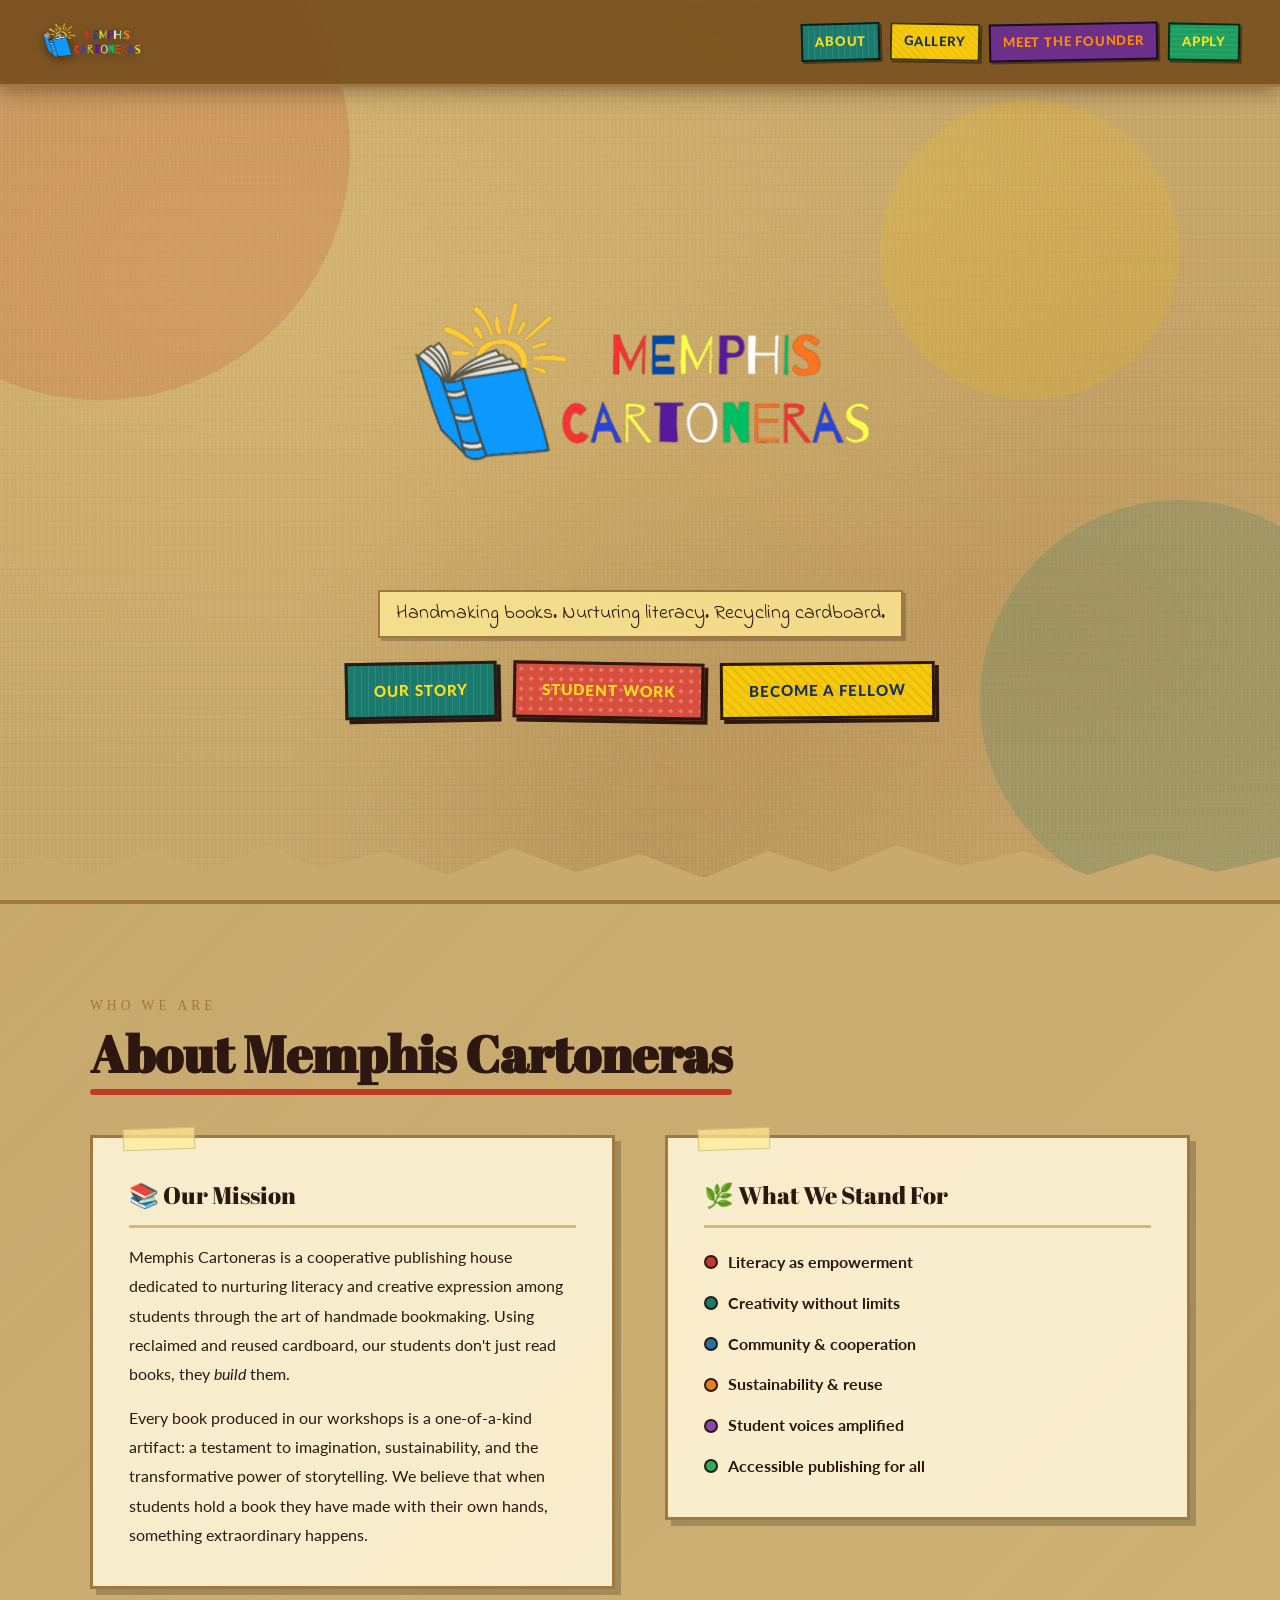
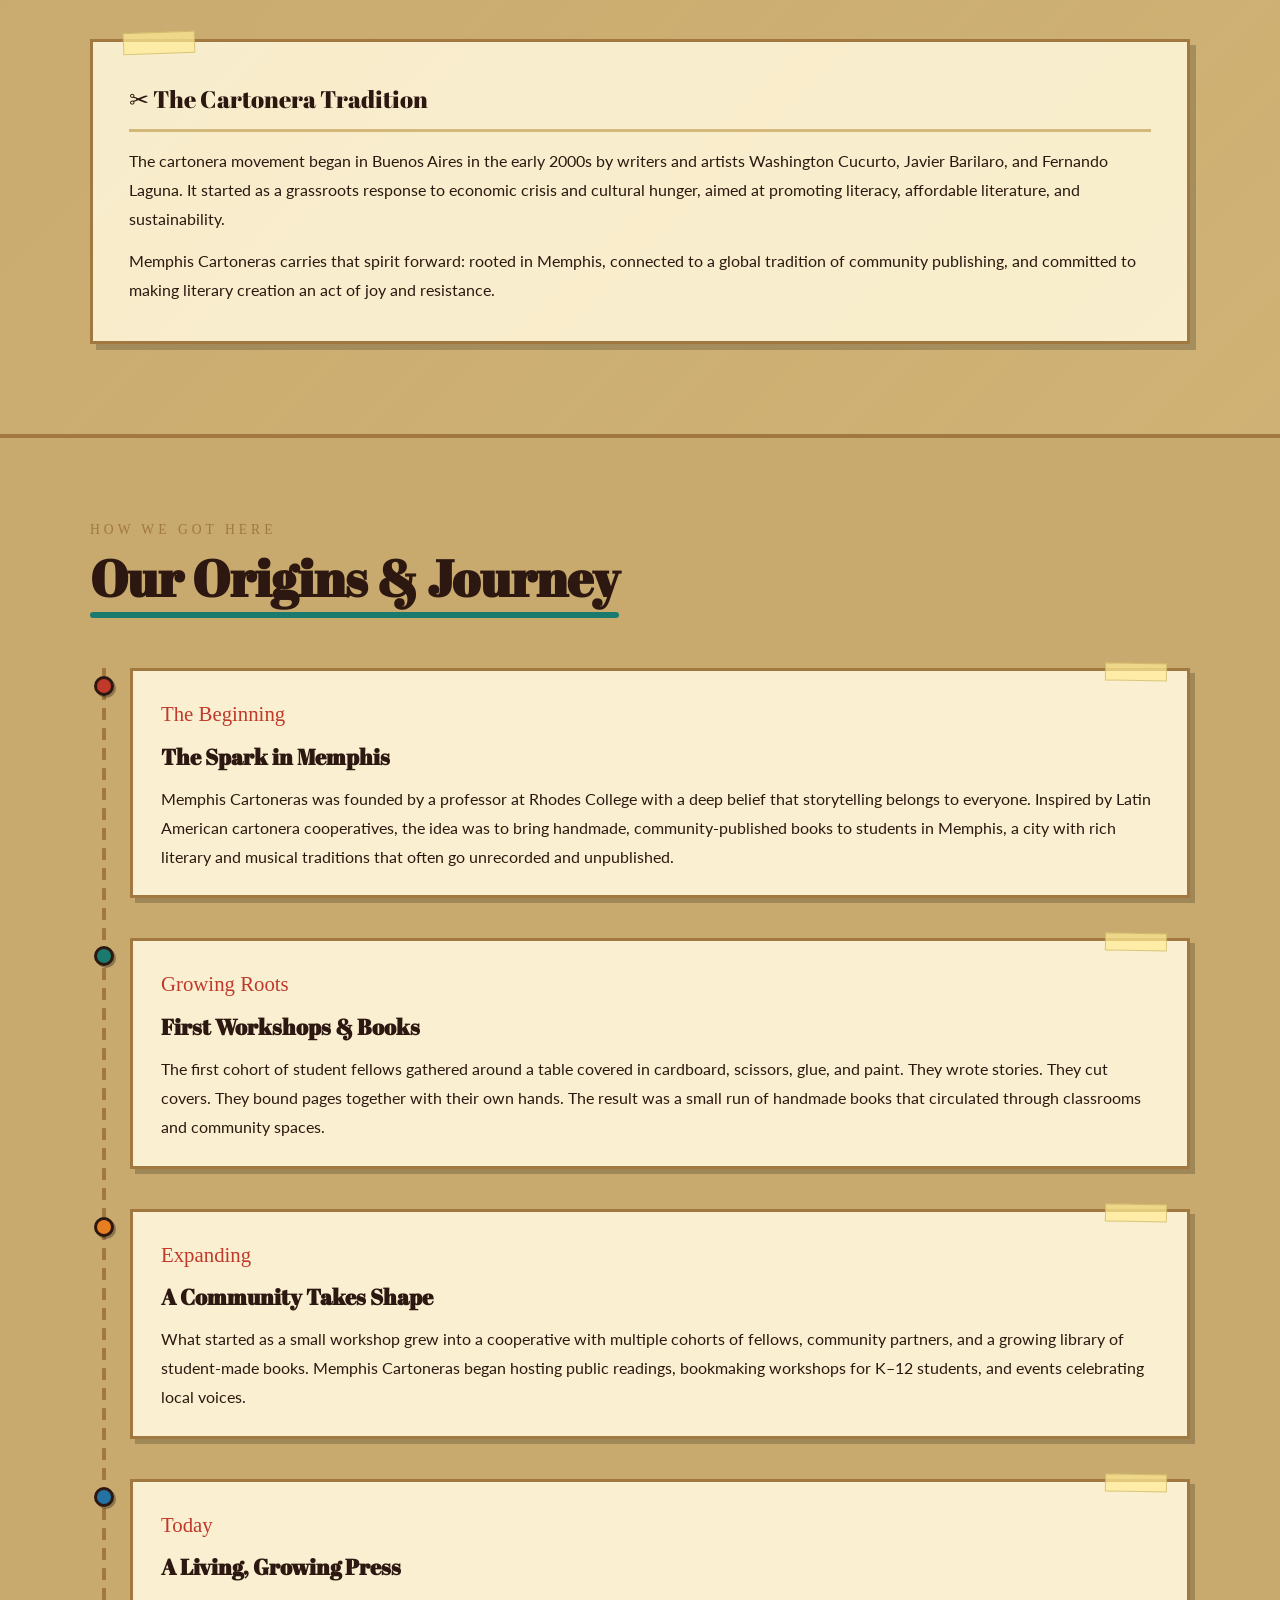
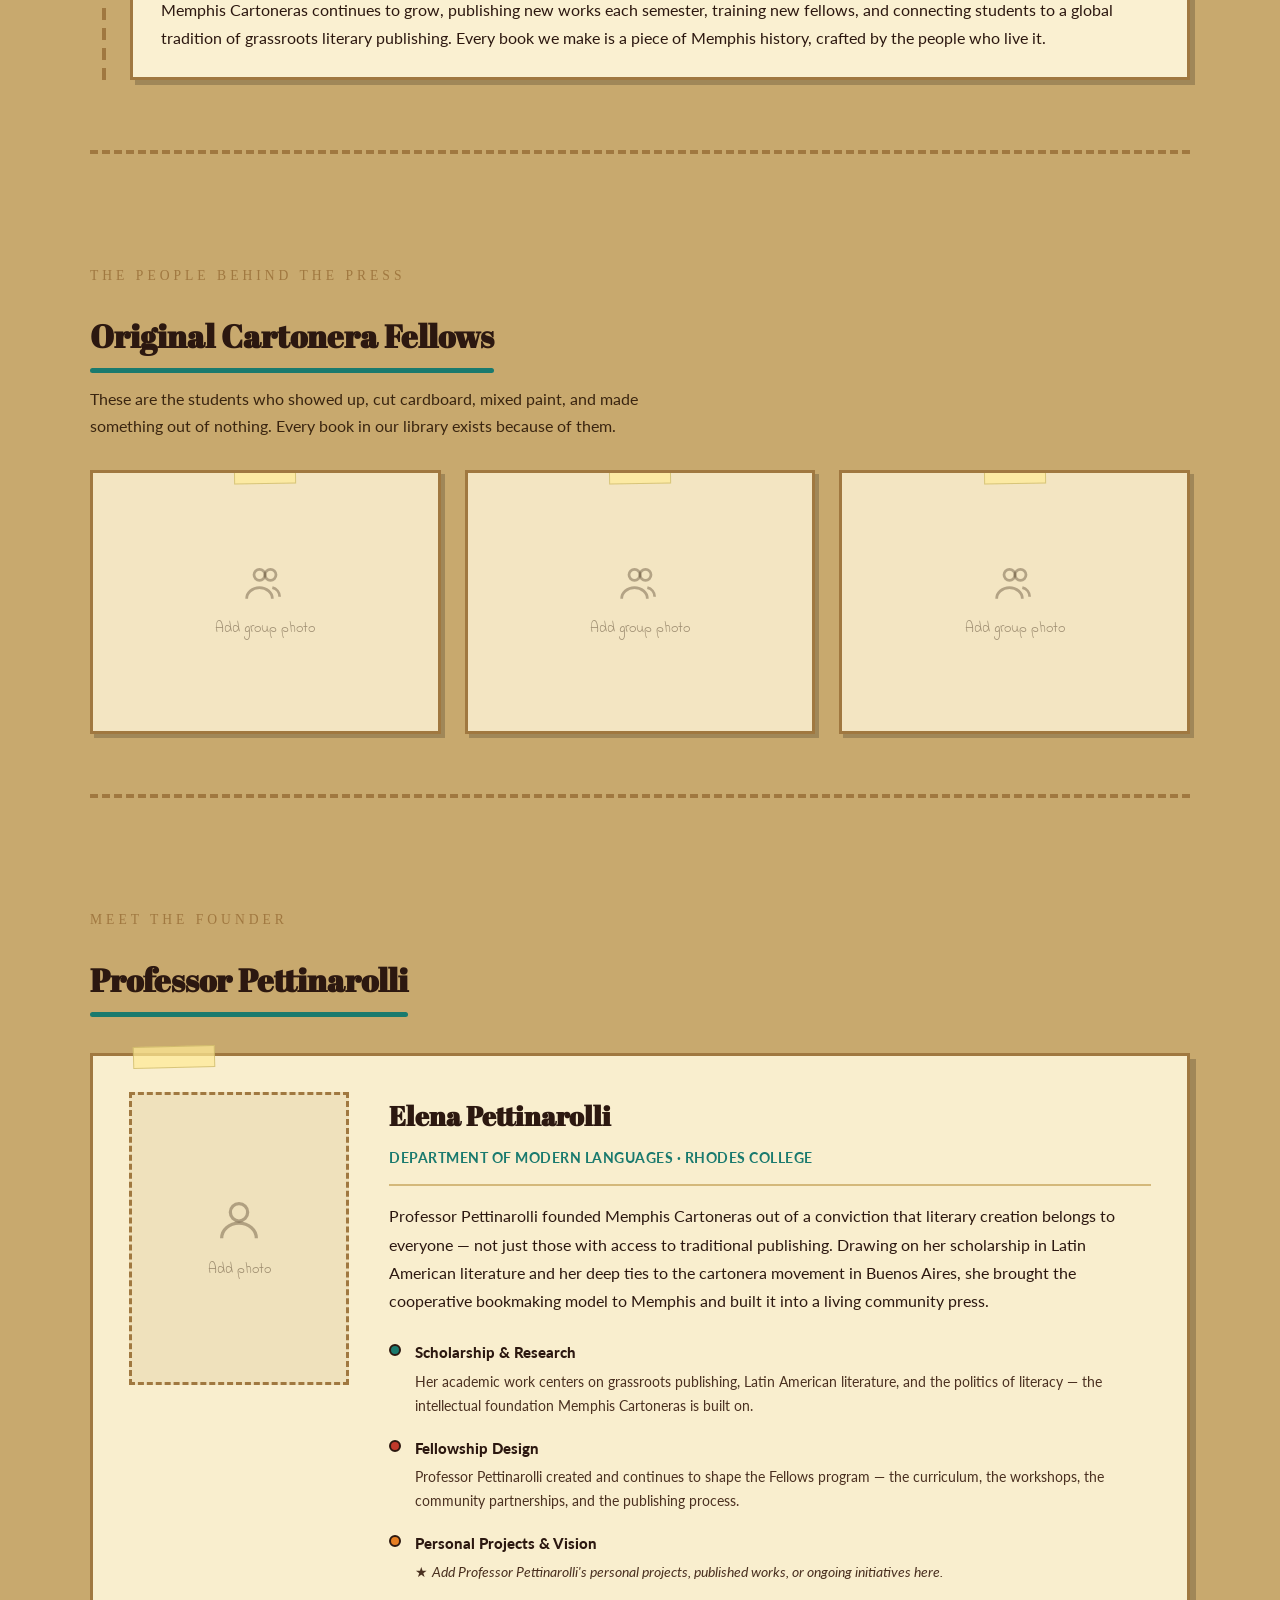
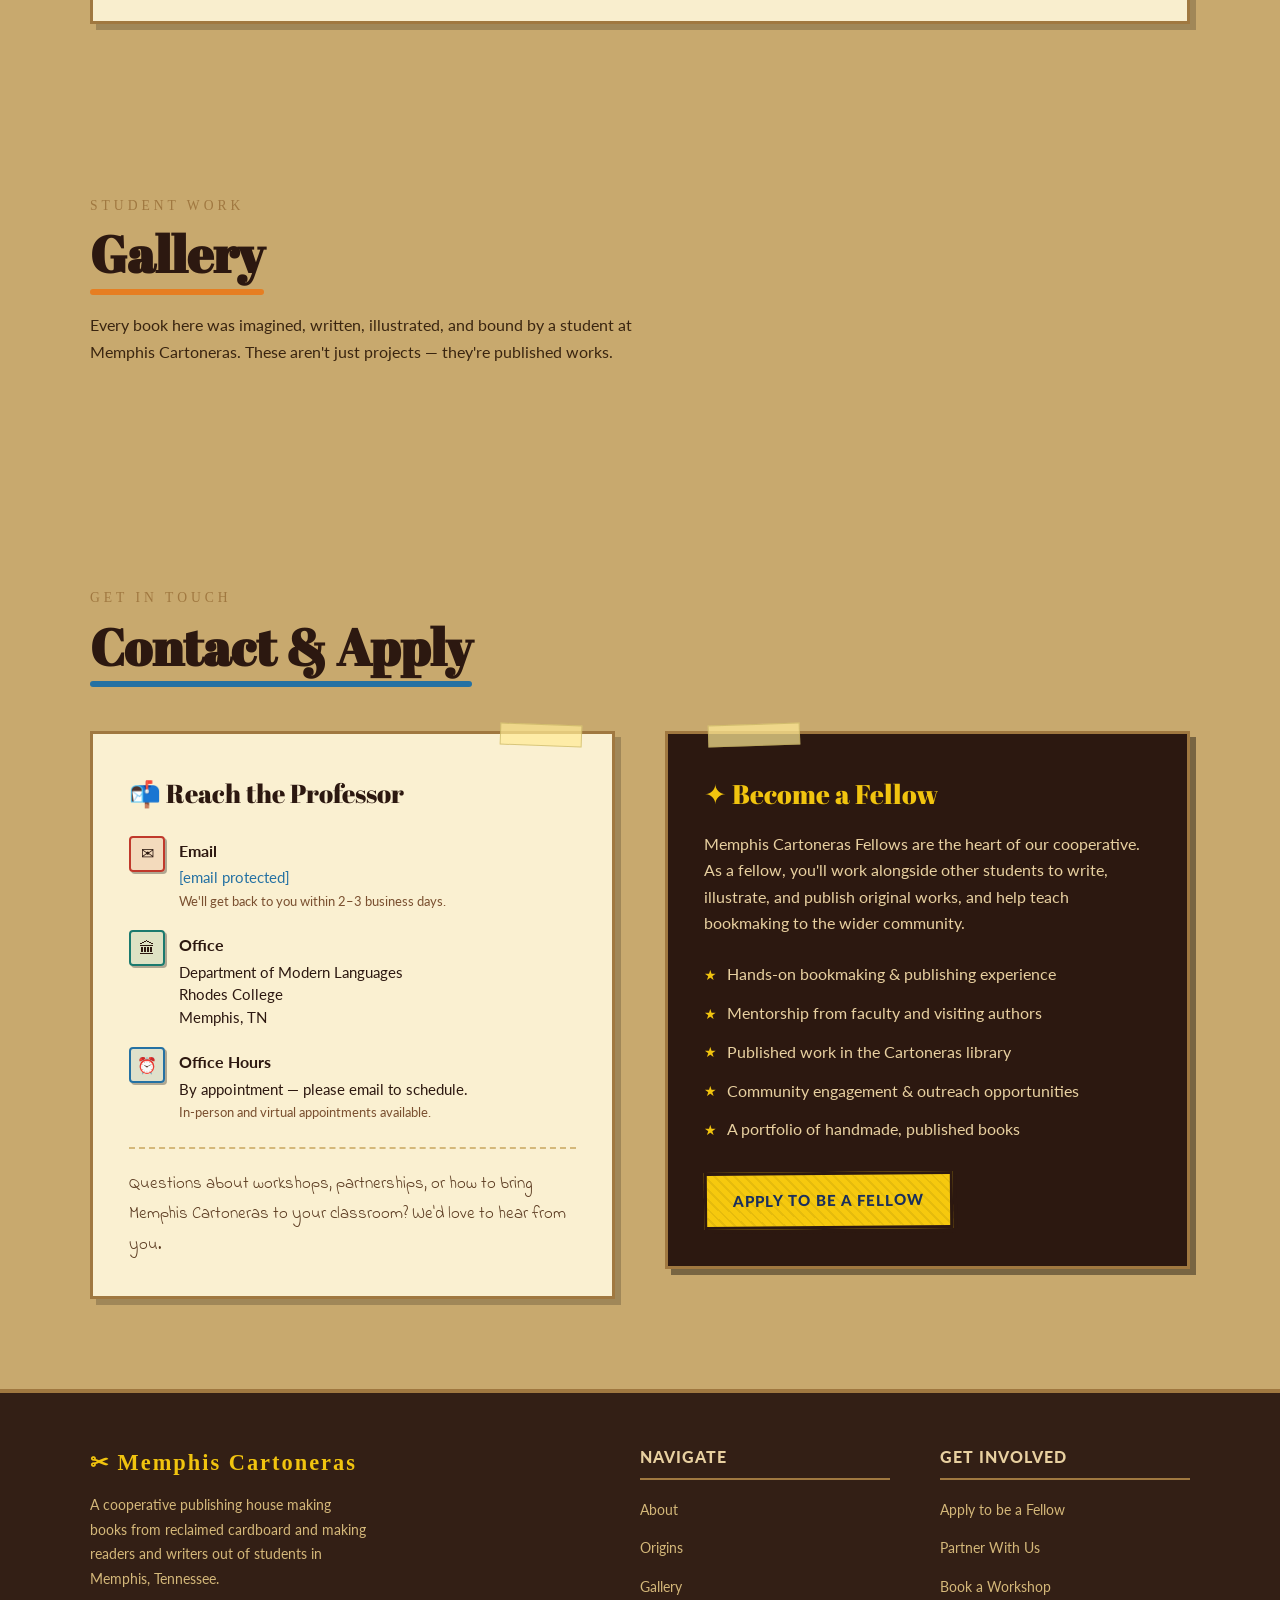
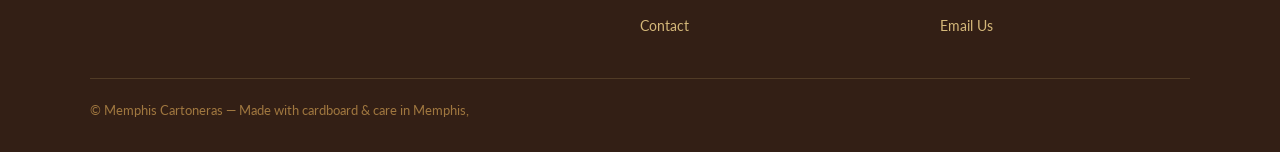
==== commit c105f816: "reworking" ====
--- a/index.html
+++ b/index.html
@@ -53,10 +53,9 @@
   </a>
   <ul class="nav-links">
     <li><a href="#about">About</a></li>
-    <li><a href="#history">Origins</a></li>
     <li><a href="#gallery">Gallery</a></li>
-    <li><a href="#contact">Contact</a></li>
-    <li><a href="#contact">Apply</a></li>
+    <li><a href="#founder">Meet the Founder</a></li>
+    <li><a href="#apply">Apply</a></li>
   </ul>
 </nav>
 
@@ -296,7 +295,7 @@
     <!-- ============================================================
          PROFESSOR PETTINAROLLI SECTION
          ============================================================ -->
-    <div class="professor-section">
+    <div class="professor-section" id="founder">
       <span class="section-label" style="margin-top: 60px; display:block;">Meet the Founder</span>
       <h3 class="fellows-heading">Professor Pettinarolli</h3>
 
@@ -455,7 +454,7 @@
         </div>
       </div>
 
-      <div class="fellow-card">
+      <div class="fellow-card" id="apply">
         <h3>✦ Become a Fellow</h3>
         <p>
           Memphis Cartoneras Fellows are the heart of our cooperative. As a fellow,
--- a/css/styles.css
+++ b/css/styles.css
@@ -170,29 +170,23 @@
 }
 
 .nav-links li:nth-child(1) a {
-  background-color: #1a7a6e; color: #FFE01A;
+  background-color: #1a7a6e; color: #FFE01A;     /* teal — About */
   background-image: repeating-linear-gradient(90deg,transparent,transparent 5px,rgba(255,255,255,0.1) 5px,rgba(255,255,255,0.1) 6px);
   transform: rotate(-1.5deg);
 }
 .nav-links li:nth-child(2) a {
-  background-color: #d94f3d; color: #FFE01A;
-  background-image: radial-gradient(circle,rgba(255,255,255,0.25) 2px,transparent 2px);
-  background-size: 8px 8px;
+  background-color: #f6c90e; color: #1a2f5c;    /* yellow — Gallery */
+  background-image: repeating-linear-gradient(45deg,transparent,transparent 4px,rgba(0,0,0,0.08) 4px,rgba(0,0,0,0.08) 5px);
   transform: rotate(1deg);
 }
 .nav-links li:nth-child(3) a {
-  background-color: #f6c90e; color: #1a2f5c;
-  background-image: repeating-linear-gradient(45deg,transparent,transparent 4px,rgba(0,0,0,0.08) 4px,rgba(0,0,0,0.08) 5px);
+  background-color: #6c2f8a; color: #FF8C00;    /* purple — Meet the Founder */
   transform: rotate(-1deg);
 }
 .nav-links li:nth-child(4) a {
-  background-color: #6c2f8a; color: #FF8C00;
-  transform: rotate(1.5deg);
-}
-.nav-links li:nth-child(5) a {
-  background-color: #1e9e5e; color: #FFE01A;
+  background-color: #1e9e5e; color: #FFE01A;    /* green — Apply */
   background-image: repeating-linear-gradient(0deg,transparent,transparent 4px,rgba(255,255,255,0.1) 4px,rgba(255,255,255,0.1) 5px);
-  transform: rotate(-1deg);
+  transform: rotate(1deg);
   font-weight: 900;
 }
 
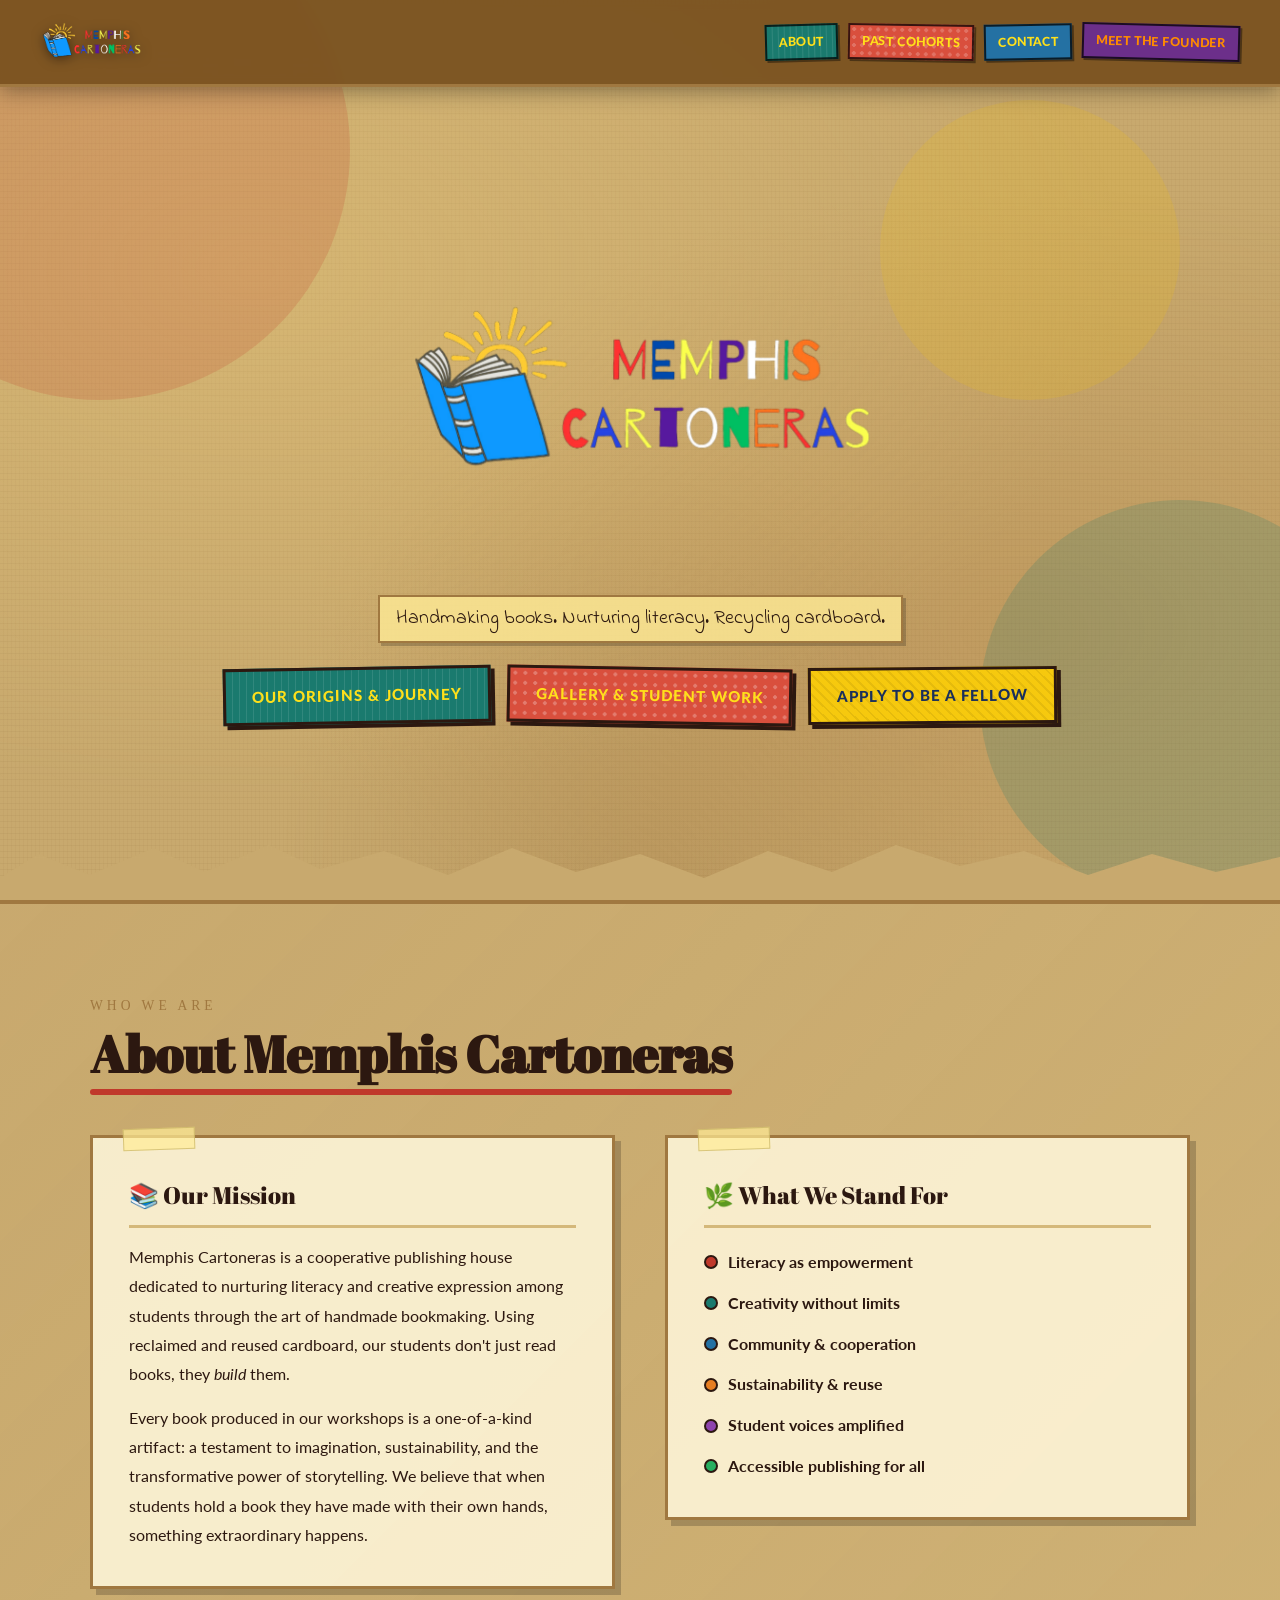
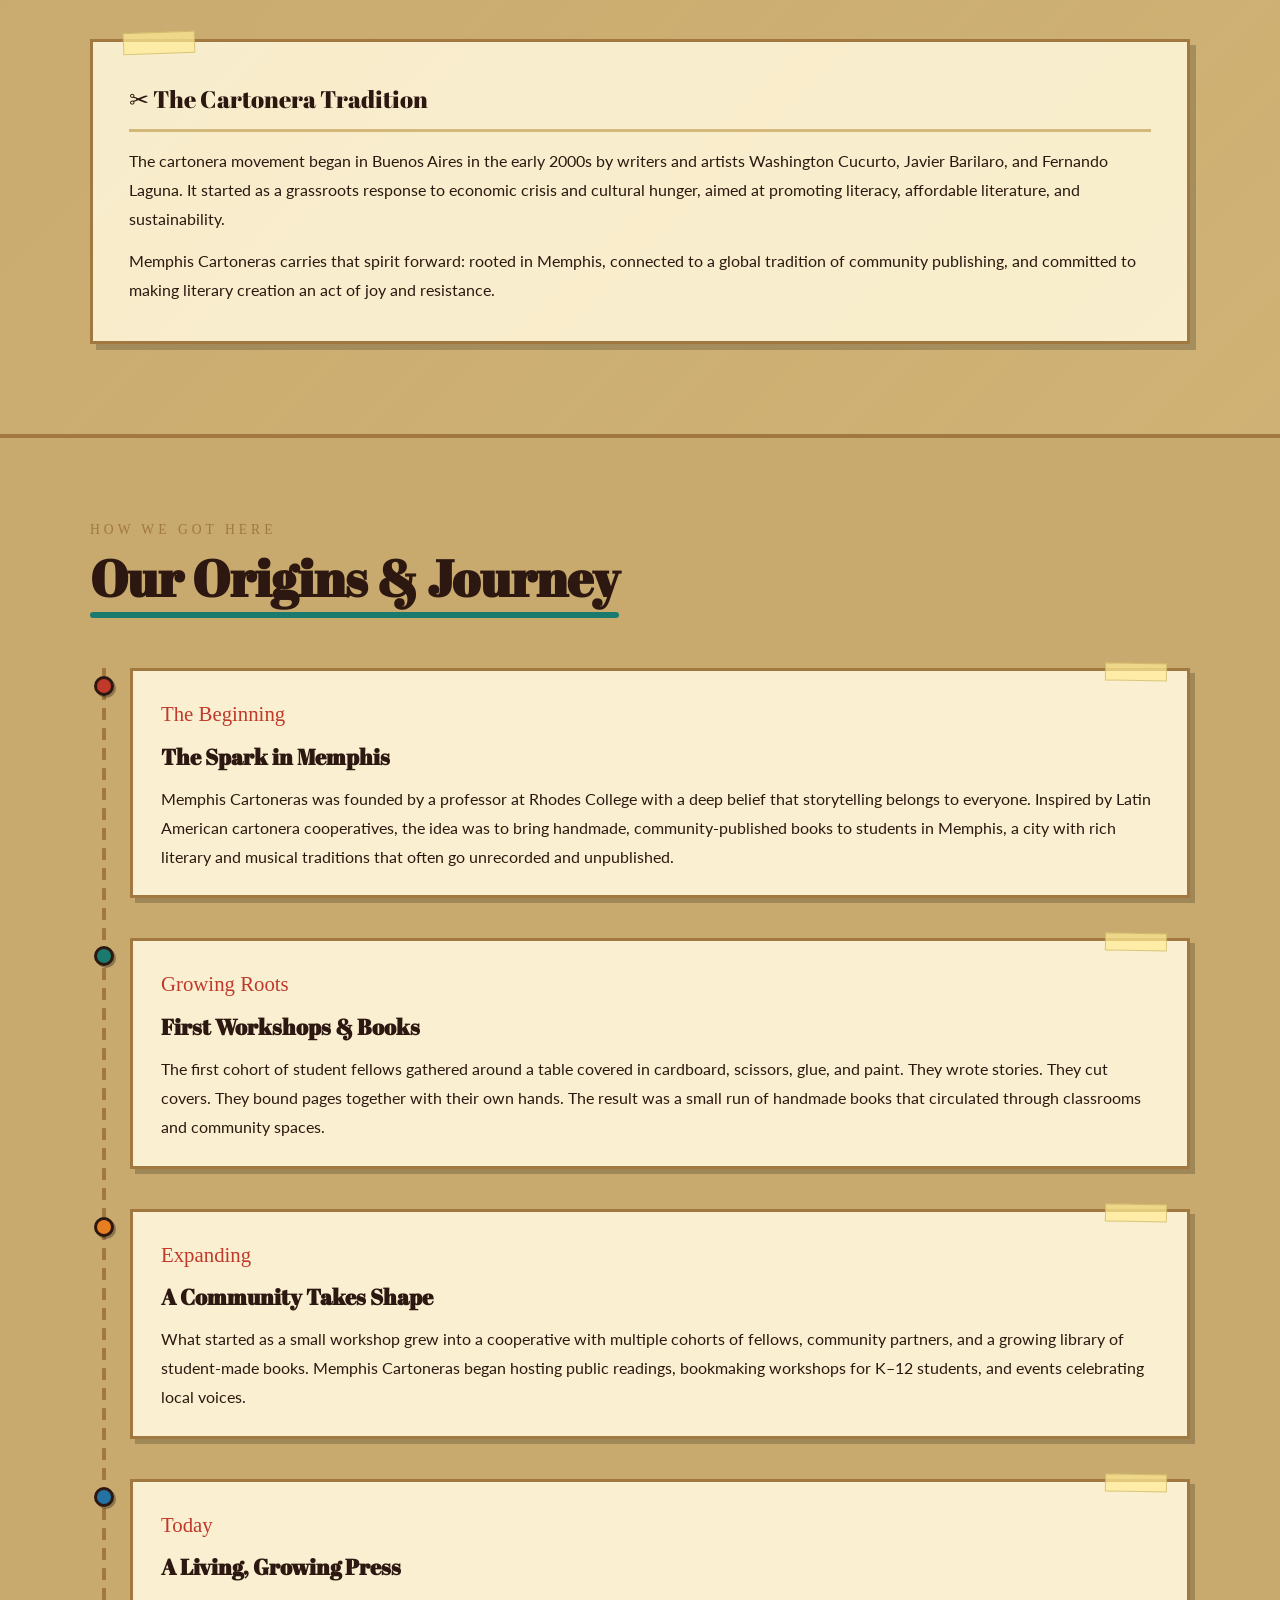
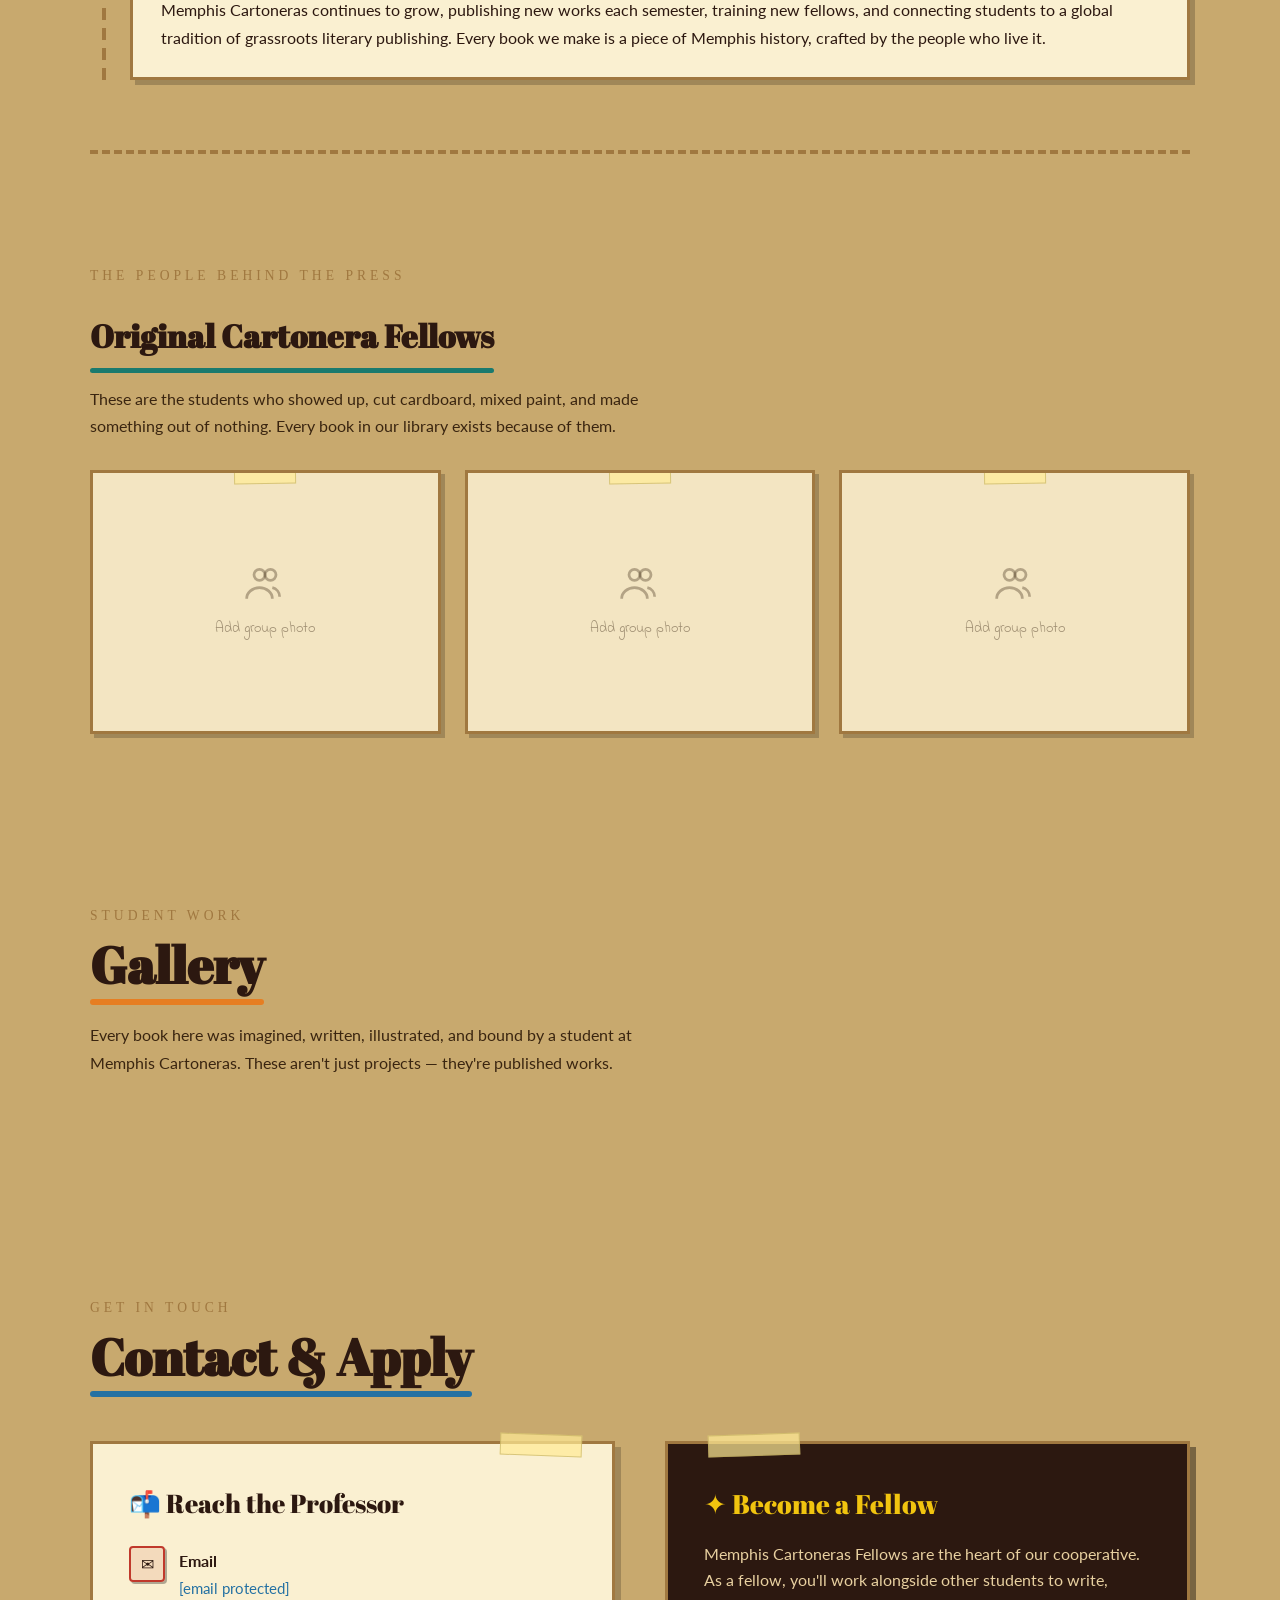
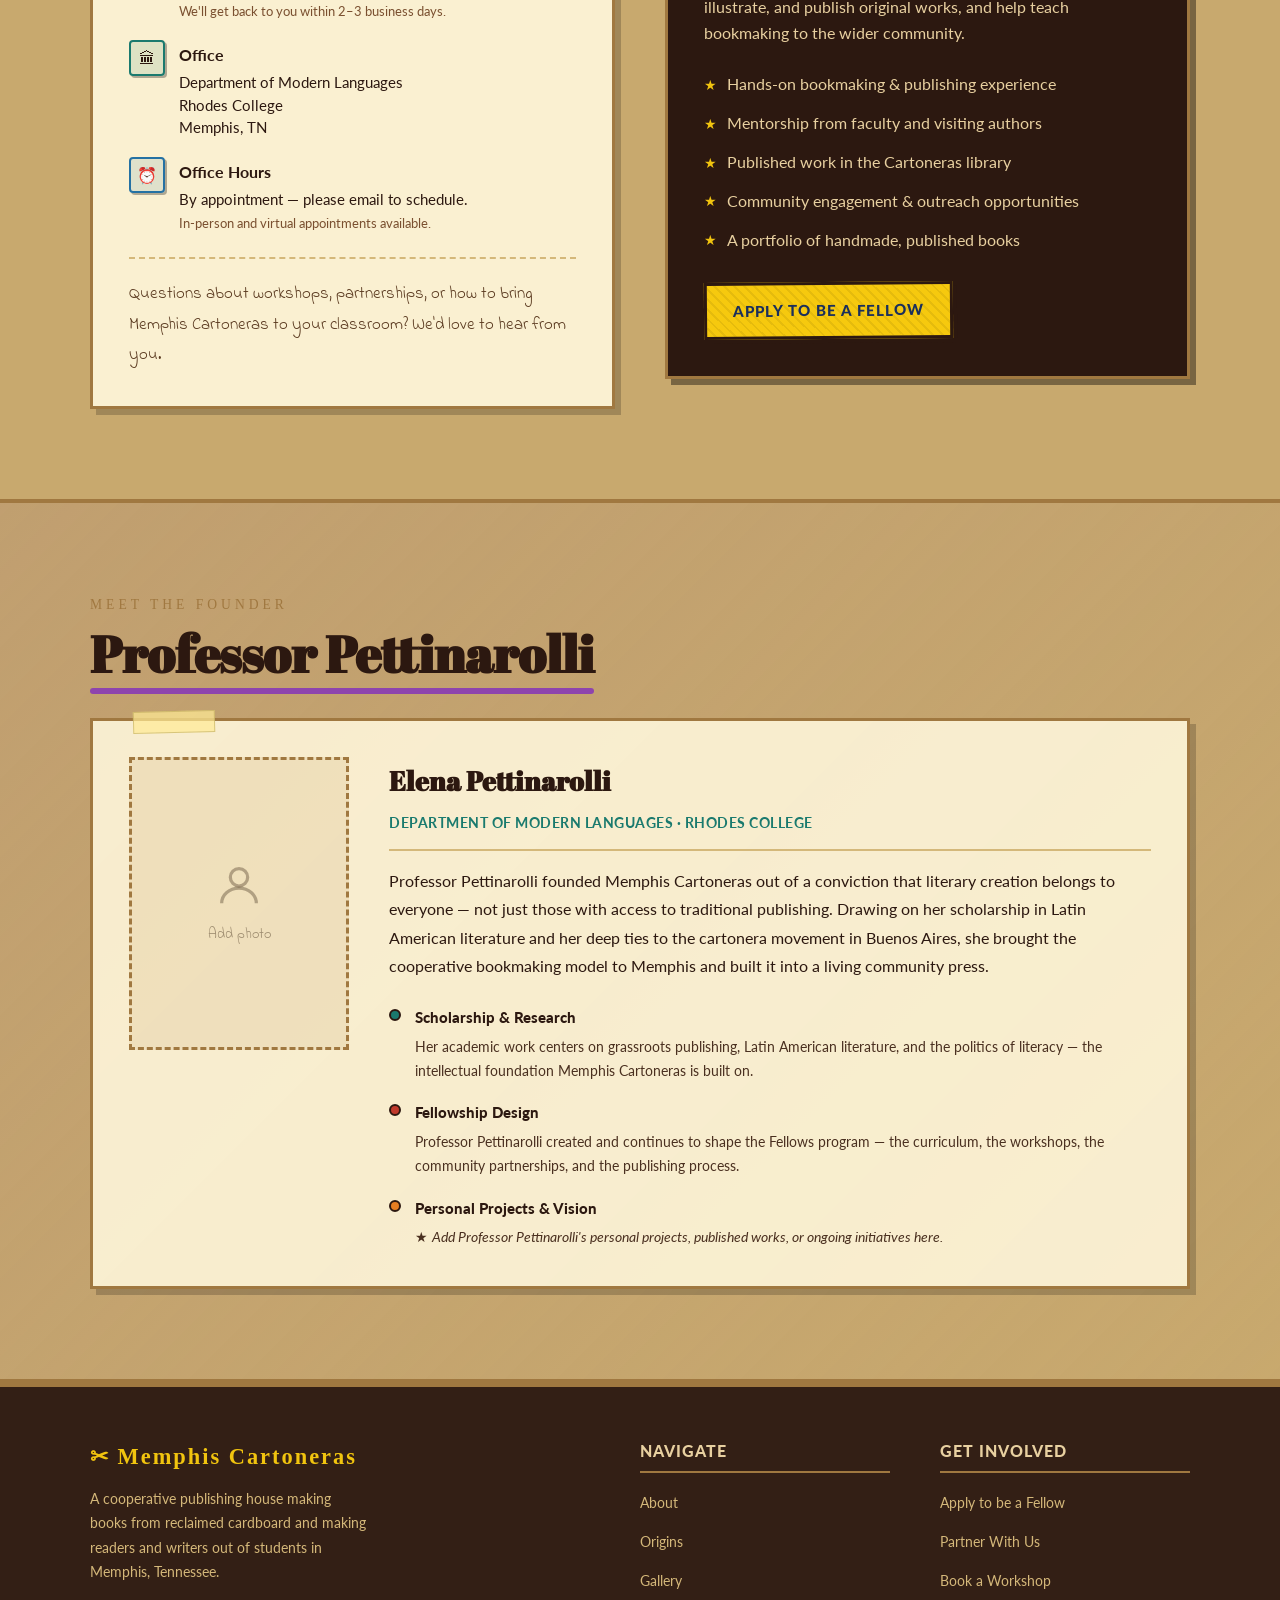
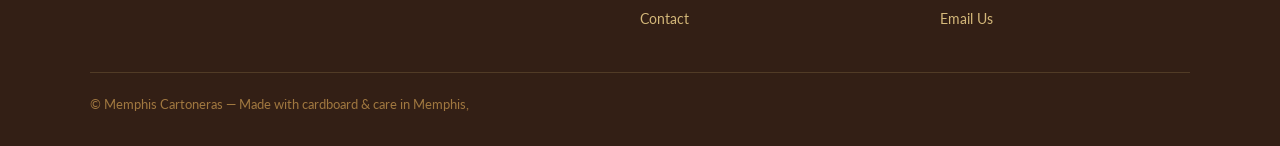
==== commit df23340b: "reworking" ====
--- a/index.html
+++ b/index.html
@@ -41,7 +41,8 @@
 
 
 <!-- ================================================================
-     NAVIGATION
+     NAVIGATION — single row
+     About · Past Cohorts · Contact · Meet the Founder
      ================================================================ -->
 <nav>
   <a class="nav-logo" href="#hero">
@@ -53,9 +54,9 @@
   </a>
   <ul class="nav-links">
     <li><a href="#about">About</a></li>
-    <li><a href="#gallery">Gallery</a></li>
+    <li><a href="#history">Past Cohorts</a></li>
+    <li><a href="#contact">Contact</a></li>
     <li><a href="#founder">Meet the Founder</a></li>
-    <li><a href="#apply">Apply</a></li>
   </ul>
 </nav>
 
@@ -79,9 +80,9 @@
   <p class="hero-tagline">Handmaking books. Nurturing literacy. Recycling cardboard.</p>
 
   <div class="hero-buttons">
-    <a href="#about"   class="btn btn-story">Our Story</a>
-    <a href="#gallery" class="btn btn-gallery">Student Work</a>
-    <a href="#contact" class="btn btn-apply">Become a Fellow</a>
+    <a href="#history" class="btn btn-story">Our Origins &amp; Journey</a>
+    <a href="#gallery" class="btn btn-gallery">Gallery &amp; Student Work</a>
+    <a href="#apply"   class="btn btn-apply">Apply to be a Fellow</a>
   </div>
 </section>
 
@@ -291,77 +292,6 @@
 
       </div><!-- end .group-photos-grid -->
     </div><!-- end .fellows-section -->
-
-    <!-- ============================================================
-         PROFESSOR PETTINAROLLI SECTION
-         ============================================================ -->
-    <div class="professor-section" id="founder">
-      <span class="section-label" style="margin-top: 60px; display:block;">Meet the Founder</span>
-      <h3 class="fellows-heading">Professor Pettinarolli</h3>
-
-      <div class="professor-card">
-
-        <!-- Left: photo -->
-        <div class="professor-photo-col">
-          <!-- Replace placeholder with:
-               <img src="images/professor-pettinarolli.jpg"
-                    alt="Professor Pettinarolli"
-                    class="professor-photo-img">
-          -->
-          <div class="professor-photo-placeholder">
-            <svg width="52" height="52" fill="none" stroke="rgba(60,40,20,0.35)" stroke-width="1.5" viewBox="0 0 24 24">
-              <circle cx="12" cy="8" r="4"/><path d="M4 20c0-4 3.6-7 8-7s8 3 8 7"/>
-            </svg>
-            <span>Add photo</span>
-          </div>
-        </div>
-
-        <!-- Right: bio + contributions -->
-        <div class="professor-bio-col">
-          <h4 class="professor-name">Elena Pettinarolli</h4>
-          <p class="professor-title">Department of Modern Languages · Rhodes College</p>
-
-          <p class="professor-bio">
-            Professor Pettinarolli founded Memphis Cartoneras out of a conviction that
-            literary creation belongs to everyone — not just those with access to
-            traditional publishing. Drawing on her scholarship in Latin American literature
-            and her deep ties to the cartonera movement in Buenos Aires, she brought
-            the cooperative bookmaking model to Memphis and built it into a living
-            community press.
-          </p>
-
-          <div class="professor-contributions">
-            <div class="professor-contrib-item">
-              <div class="contrib-dot" style="background:var(--teal);"></div>
-              <div>
-                <strong>Scholarship &amp; Research</strong>
-                <p>Her academic work centers on grassroots publishing, Latin American literature,
-                and the politics of literacy — the intellectual foundation Memphis Cartoneras is built on.</p>
-              </div>
-            </div>
-            <div class="professor-contrib-item">
-              <div class="contrib-dot" style="background:var(--red);"></div>
-              <div>
-                <strong>Fellowship Design</strong>
-                <p>Professor Pettinarolli created and continues to shape the Fellows program —
-                the curriculum, the workshops, the community partnerships, and the publishing process.</p>
-              </div>
-            </div>
-            <div class="professor-contrib-item">
-              <div class="contrib-dot" style="background:var(--orange);"></div>
-              <div>
-                <strong>Personal Projects &amp; Vision</strong>
-                <p>
-                  ★ <em>Add Professor Pettinarolli's personal projects, published works,
-                  or ongoing initiatives here.</em>
-                </p>
-              </div>
-            </div>
-          </div>
-        </div>
-
-      </div><!-- end .professor-card -->
-    </div><!-- end .professor-section -->
 
   </div>
 </section>
@@ -484,6 +414,81 @@
 
 
 <!-- ================================================================
+     MEET THE FOUNDER SECTION  (#founder)
+     ================================================================ -->
+<section id="founder">
+  <div class="section-inner">
+
+    <span class="section-label">Meet the Founder</span>
+    <h2 class="section-title underline-purple">Professor Pettinarolli</h2>
+
+    <div class="professor-card">
+
+      <!-- Left: photo -->
+      <div class="professor-photo-col">
+        <!-- Replace placeholder with:
+             <img src="images/professor-pettinarolli.jpg"
+                  alt="Professor Pettinarolli"
+                  class="professor-photo-img">
+        -->
+        <div class="professor-photo-placeholder">
+          <svg width="52" height="52" fill="none" stroke="rgba(60,40,20,0.35)" stroke-width="1.5" viewBox="0 0 24 24">
+            <circle cx="12" cy="8" r="4"/><path d="M4 20c0-4 3.6-7 8-7s8 3 8 7"/>
+          </svg>
+          <span>Add photo</span>
+        </div>
+      </div>
+
+      <!-- Right: bio + contributions -->
+      <div class="professor-bio-col">
+        <h4 class="professor-name">Elena Pettinarolli</h4>
+        <p class="professor-title">Department of Modern Languages · Rhodes College</p>
+
+        <p class="professor-bio">
+          Professor Pettinarolli founded Memphis Cartoneras out of a conviction that
+          literary creation belongs to everyone — not just those with access to
+          traditional publishing. Drawing on her scholarship in Latin American literature
+          and her deep ties to the cartonera movement in Buenos Aires, she brought
+          the cooperative bookmaking model to Memphis and built it into a living
+          community press.
+        </p>
+
+        <div class="professor-contributions">
+          <div class="professor-contrib-item">
+            <div class="contrib-dot" style="background:var(--teal);"></div>
+            <div>
+              <strong>Scholarship &amp; Research</strong>
+              <p>Her academic work centers on grassroots publishing, Latin American literature,
+              and the politics of literacy — the intellectual foundation Memphis Cartoneras is built on.</p>
+            </div>
+          </div>
+          <div class="professor-contrib-item">
+            <div class="contrib-dot" style="background:var(--red);"></div>
+            <div>
+              <strong>Fellowship Design</strong>
+              <p>Professor Pettinarolli created and continues to shape the Fellows program —
+              the curriculum, the workshops, the community partnerships, and the publishing process.</p>
+            </div>
+          </div>
+          <div class="professor-contrib-item">
+            <div class="contrib-dot" style="background:var(--orange);"></div>
+            <div>
+              <strong>Personal Projects &amp; Vision</strong>
+              <p>
+                ★ <em>Add Professor Pettinarolli's personal projects, published works,
+                or ongoing initiatives here.</em>
+              </p>
+            </div>
+          </div>
+        </div>
+      </div>
+
+    </div><!-- end .professor-card -->
+  </div>
+</section>
+
+
+<!-- ================================================================
      FOOTER
      ================================================================ -->
 <footer>
--- a/css/styles.css
+++ b/css/styles.css
@@ -105,7 +105,8 @@
 
 
 /* ────────────────────────────────────────────────────────────────
-   3. NAVIGATION
+   3. NAVIGATION — single row
+   Logo left · About · Past Cohorts · Meet the Founder · Contact
    ──────────────────────────────────────────────────────────────── */
 nav {
   position: fixed;
@@ -125,6 +126,7 @@
   text-decoration: none;
   display: flex;
   align-items: center;
+  flex-shrink: 0;
 }
 
 .nav-logo-img {
@@ -132,7 +134,7 @@
   width: auto;
   max-width: 160px;
   object-fit: contain;
-  border-radius: 0;           /* logo has its own shape — no circle crop */
+  border-radius: 0;
   display: block;
   filter: drop-shadow(0 2px 6px rgba(0,0,0,0.5));
   transition: transform 0.2s;
@@ -147,47 +149,51 @@
   gap: 10px;
   list-style: none;
   align-items: center;
-}
-
-/* Nav links use Lato — bold, readable, uppercase */
+  flex-wrap: wrap;
+}
+
 .nav-links a {
-  font-family: 'Lato', sans-serif;   /* ← CHANGED: readable nav font */
-  font-size: 0.82rem;
+  font-family: 'Lato', sans-serif;
+  font-size: 0.78rem;
   font-weight: 900;
   text-decoration: none;
-  letter-spacing: 0.8px;
+  letter-spacing: 0.6px;
   text-transform: uppercase;
   padding: 5px 12px;
   border: 2px solid rgba(0,0,0,0.75);
   box-shadow: 2px 2px 0 rgba(0,0,0,0.4);
   display: inline-block;
   transition: transform 0.15s, box-shadow 0.15s;
+  white-space: nowrap;
 }
 
 .nav-links a:hover {
-  transform: translate(-1px, -1px) rotate(-1deg);
+  transform: translate(-1px,-1px) rotate(-1deg);
   box-shadow: 3px 3px 0 rgba(0,0,0,0.5);
 }
 
+/* About — teal */
 .nav-links li:nth-child(1) a {
-  background-color: #1a7a6e; color: #FFE01A;     /* teal — About */
+  background-color: #1a7a6e; color: #FFE01A;
   background-image: repeating-linear-gradient(90deg,transparent,transparent 5px,rgba(255,255,255,0.1) 5px,rgba(255,255,255,0.1) 6px);
   transform: rotate(-1.5deg);
 }
+/* Past Cohorts — red */
 .nav-links li:nth-child(2) a {
-  background-color: #f6c90e; color: #1a2f5c;    /* yellow — Gallery */
-  background-image: repeating-linear-gradient(45deg,transparent,transparent 4px,rgba(0,0,0,0.08) 4px,rgba(0,0,0,0.08) 5px);
+  background-color: #d94f3d; color: #FFE01A;
+  background-image: radial-gradient(circle,rgba(255,255,255,0.2) 2px,transparent 2px);
+  background-size: 8px 8px;
   transform: rotate(1deg);
 }
+/* Contact — blue */
 .nav-links li:nth-child(3) a {
-  background-color: #6c2f8a; color: #FF8C00;    /* purple — Meet the Founder */
+  background-color: #2471a3; color: #FFE01A;
   transform: rotate(-1deg);
 }
+/* Meet the Founder — purple */
 .nav-links li:nth-child(4) a {
-  background-color: #1e9e5e; color: #FFE01A;    /* green — Apply */
-  background-image: repeating-linear-gradient(0deg,transparent,transparent 4px,rgba(255,255,255,0.1) 4px,rgba(255,255,255,0.1) 5px);
-  transform: rotate(1deg);
-  font-weight: 900;
+  background-color: #6c2f8a; color: #FF8C00;
+  transform: rotate(1.5deg);
 }
 
 
@@ -202,7 +208,7 @@
   justify-content: center;
   position: relative;
   z-index: 1;
-  padding: 90px 40px 40px;    /* tighter bottom padding */
+  padding: 100px 40px 40px;    /* top padding clears the fixed single-row nav */
   text-align: center;
   overflow: hidden;
 }
@@ -385,6 +391,7 @@
 .underline-teal::after   { background: var(--teal); }
 .underline-blue::after   { background: var(--blue); }
 .underline-orange::after { background: var(--orange); }
+.underline-purple::after { background: var(--purple); }
 .underline-yellow::after { background: var(--yellow); border: 1px solid var(--cardboard-dark); }
 
 
@@ -681,6 +688,12 @@
   margin-top: 60px;
   padding-top: 50px;
   border-top: 4px dashed var(--cardboard-dark);
+}
+
+#founder {
+  background: linear-gradient(135deg, rgba(108,47,138,0.08) 0%, rgba(200,169,110,0.4) 100%);
+  border-top: 4px solid var(--cardboard-dark);
+  border-bottom: 4px solid var(--cardboard-dark);
 }
 
 .professor-card {
@@ -1131,8 +1144,20 @@
    13. RESPONSIVE
    ──────────────────────────────────────────────────────────────── */
 @media (max-width: 820px) {
-  nav { padding: 12px 20px; }
-  .nav-links { gap: 6px; flex-wrap: wrap; }
+  nav {
+    padding: 8px 16px;
+    flex-wrap: wrap;
+    gap: 6px;
+  }
+
+  .nav-logo-img { height: 50px; }
+
+  .nav-links { gap: 5px; }
+
+  .nav-links a {
+    font-size: 0.68rem;
+    padding: 3px 7px;
+  }
 
   .about-grid,
   .contact-grid,
@@ -1142,7 +1167,13 @@
   .section-title { font-size: 2.4rem; }
   .hero-logo-img { max-width: 100%; }
 
-  .fellows-grid {
-    grid-template-columns: repeat(auto-fill, minmax(130px, 1fr));
+  .group-photos-grid { grid-template-columns: 1fr; }
+
+  .professor-card { grid-template-columns: 1fr; }
+  .professor-photo-placeholder,
+  .professor-photo-img {
+    aspect-ratio: 4 / 3;
+    max-width: 280px;
+    margin: 0 auto;
   }
 }
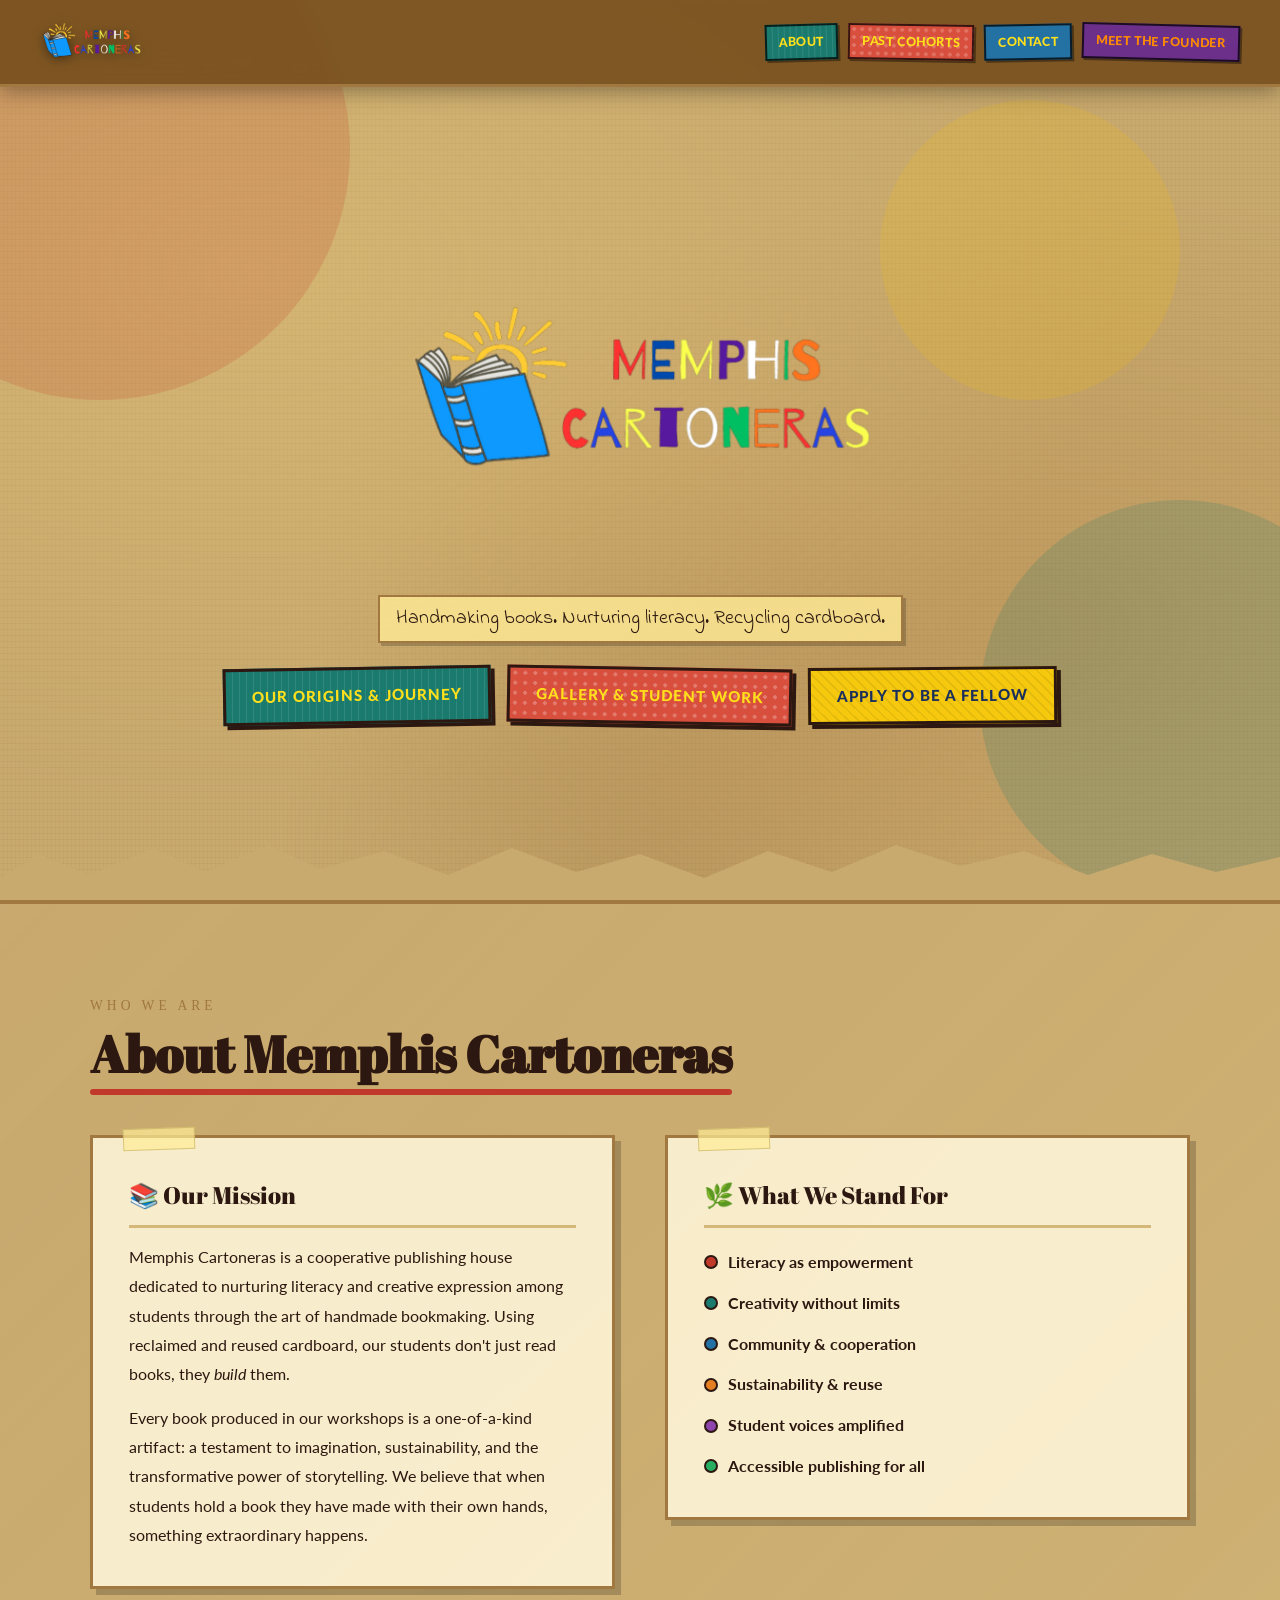
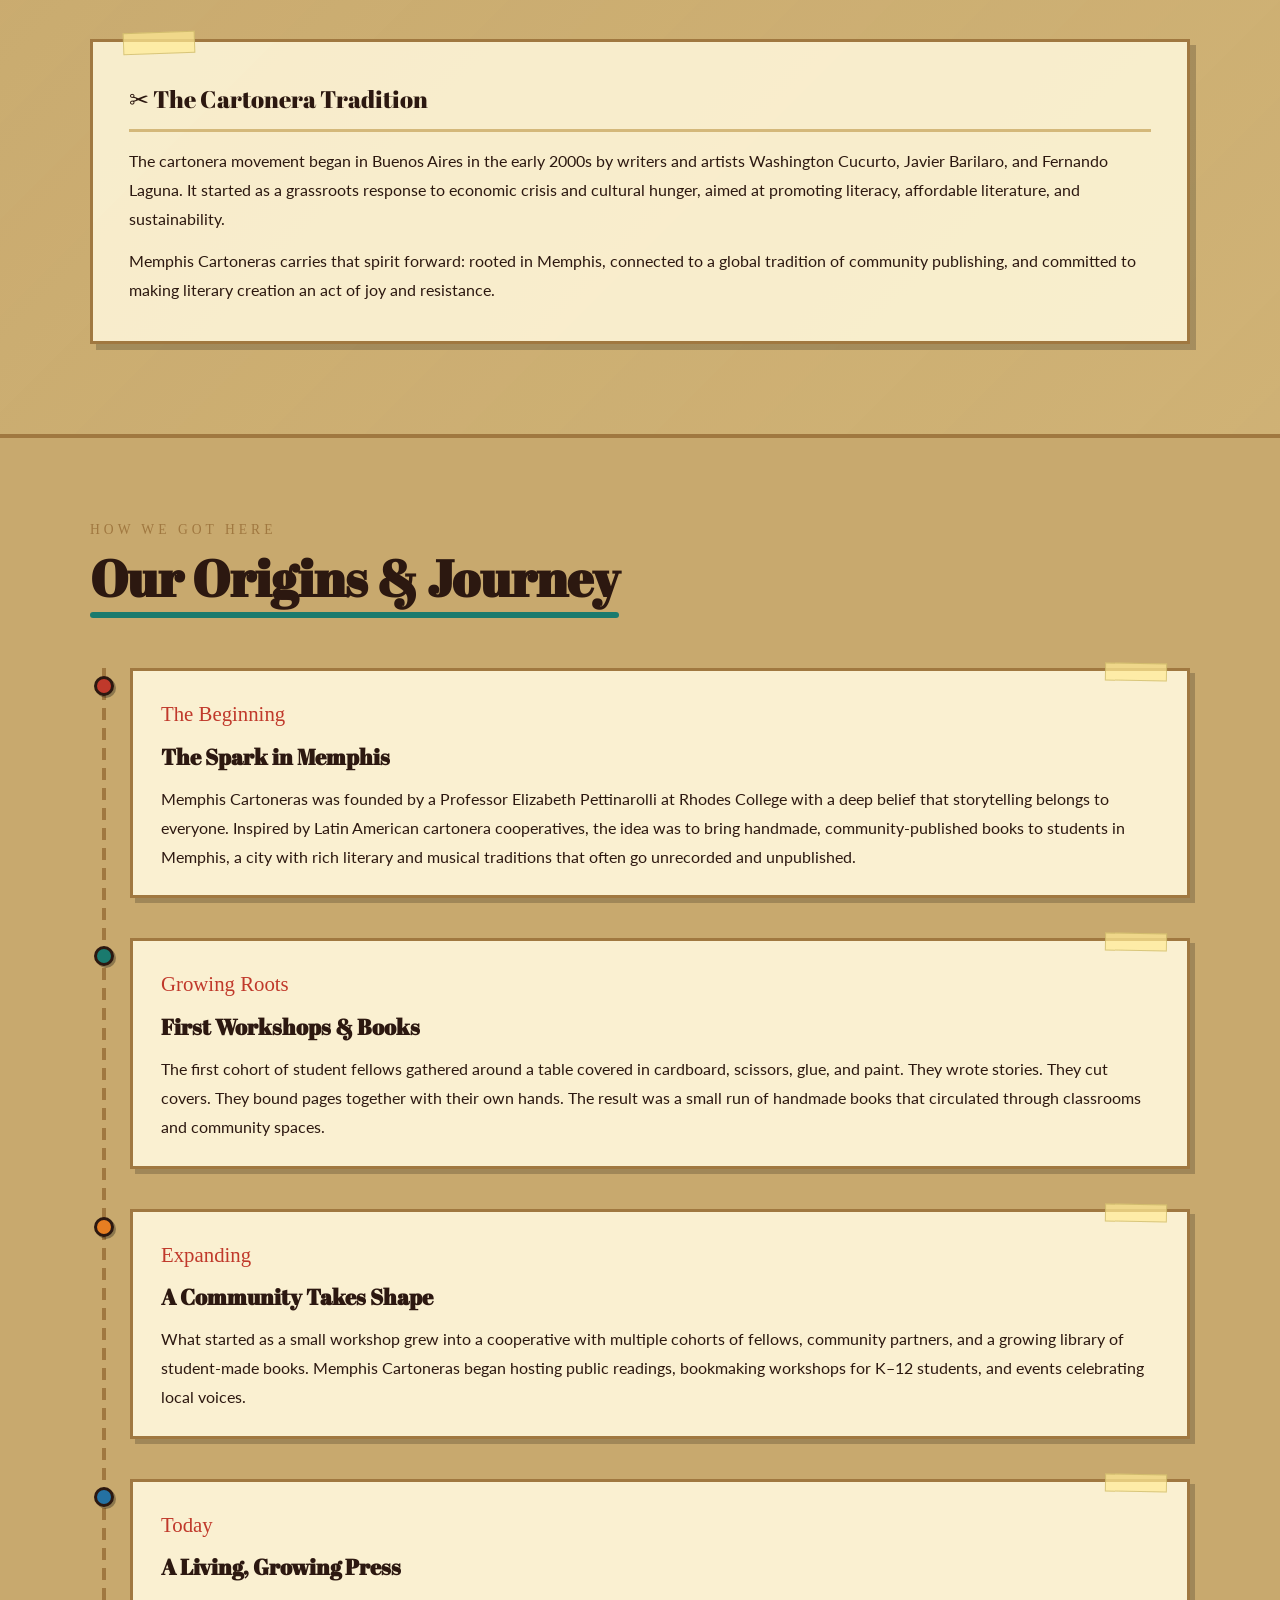
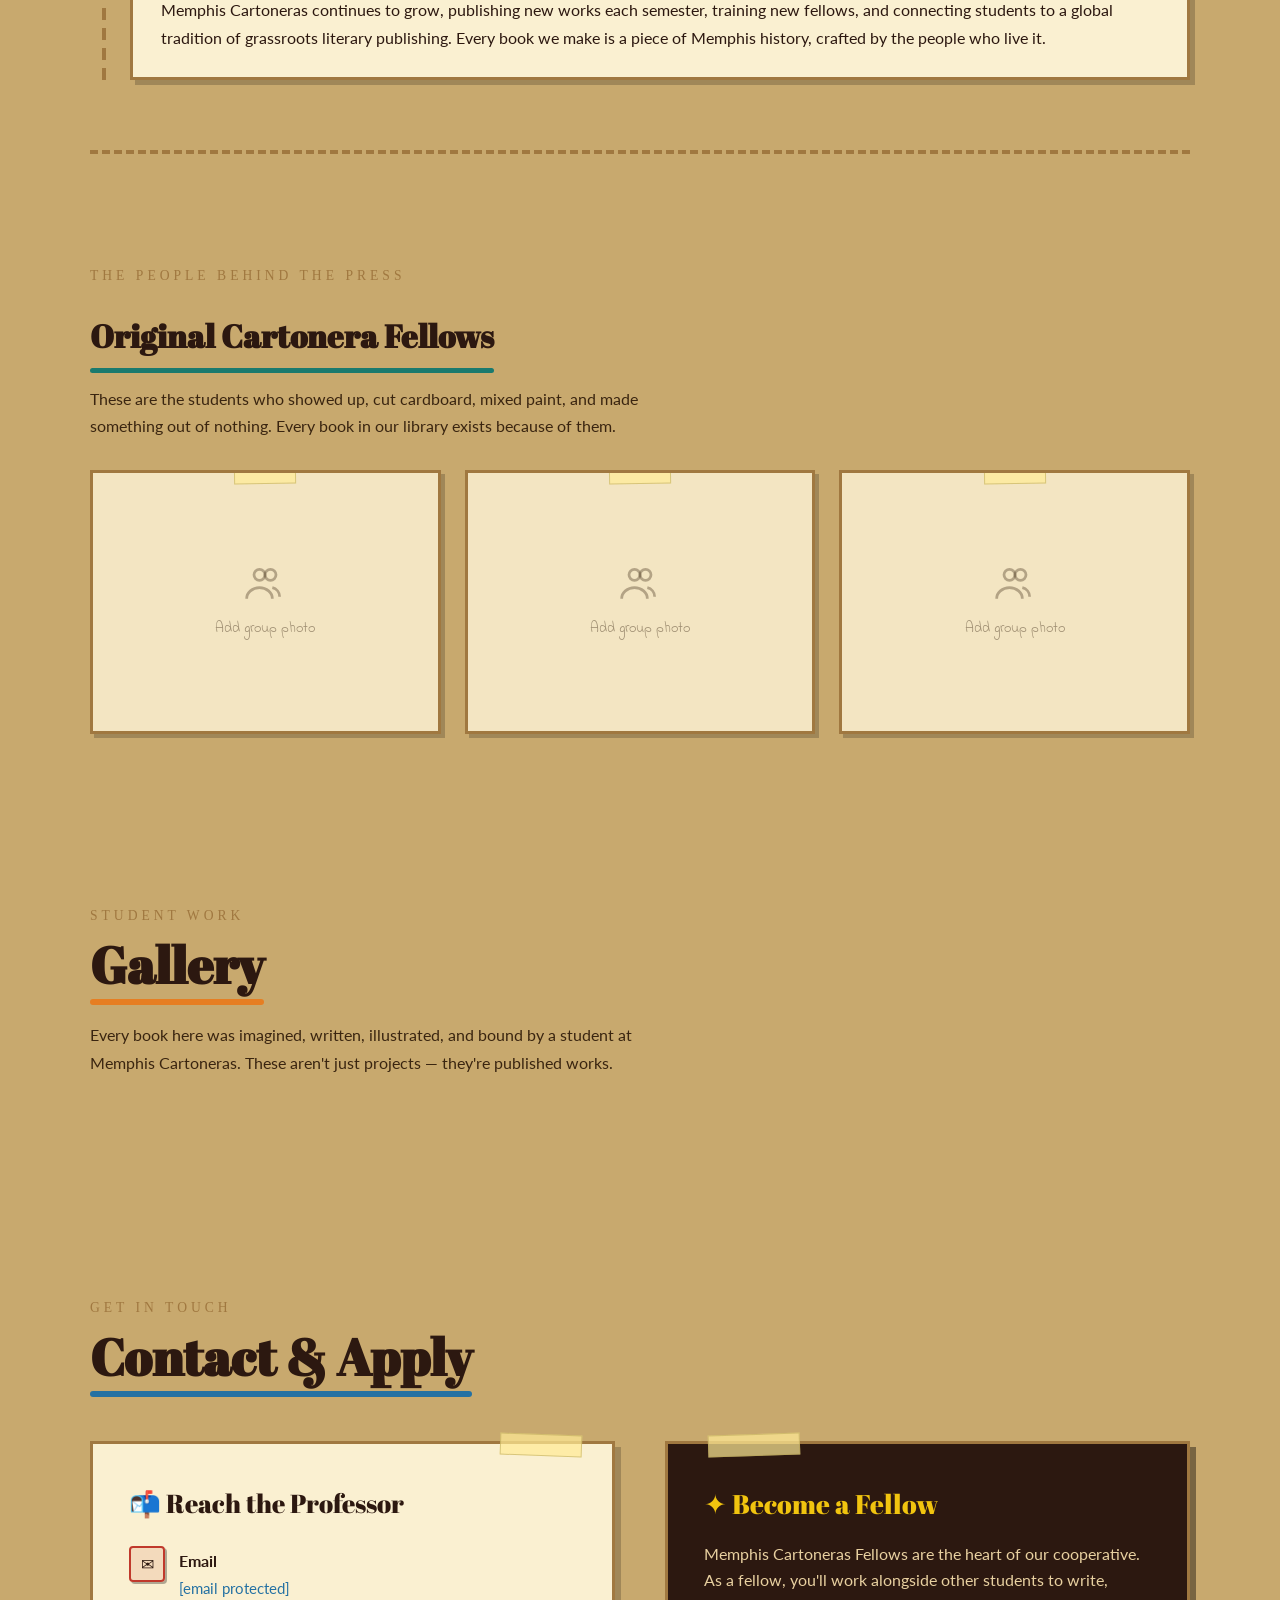
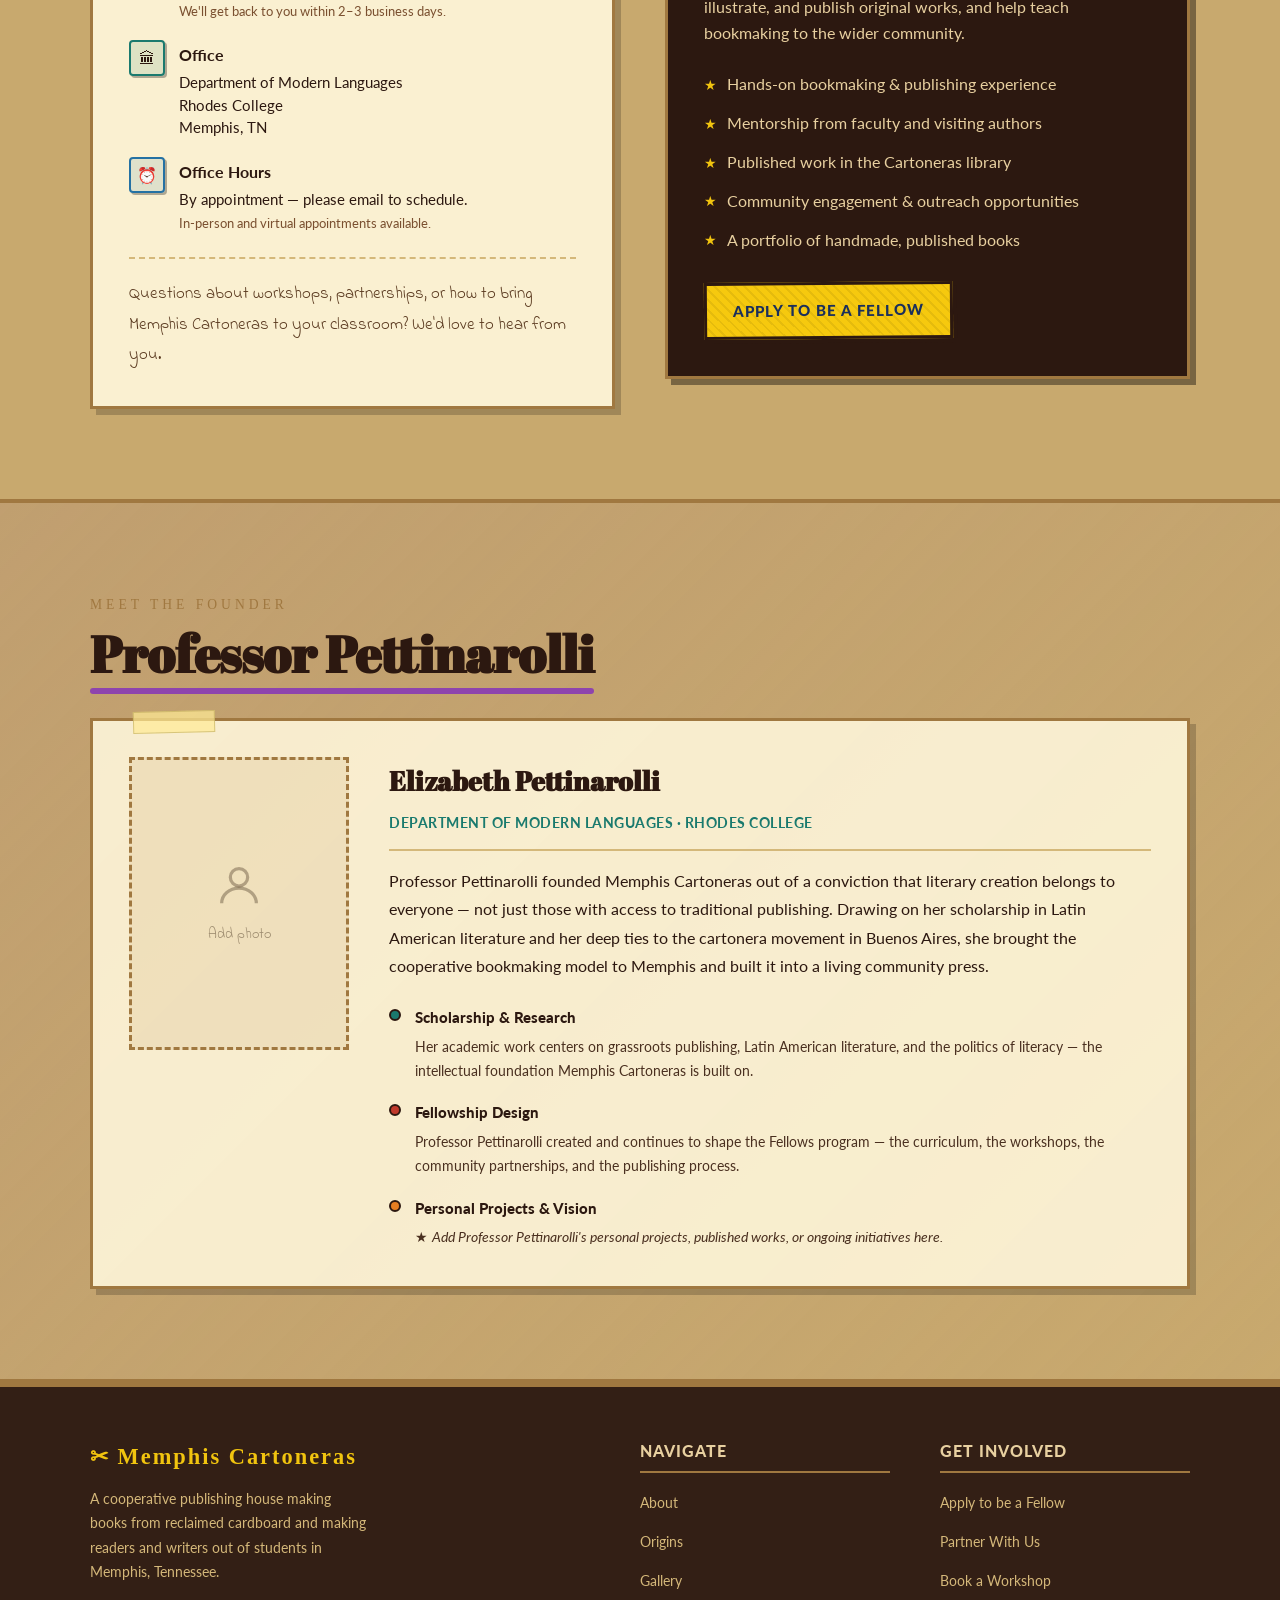
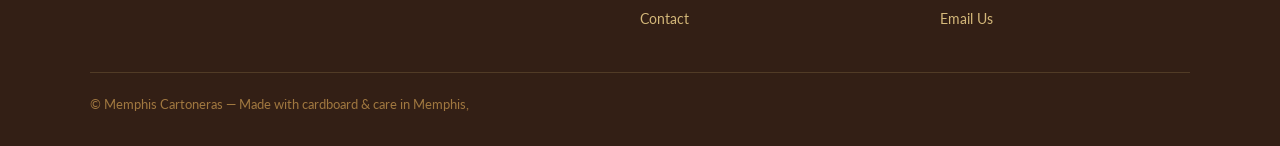
==== commit f2add324: "Correct professor name and email in index.html Updated professor's name and email address in the con" ====
--- a/index.html
+++ b/index.html
@@ -54,7 +54,7 @@
   </a>
   <ul class="nav-links">
     <li><a href="#about">About</a></li>
-    <li><a href="#history">Past Cohorts</a></li>
+    <li><a href="#past-cohorts">Past Cohorts</a></li>
     <li><a href="#contact">Contact</a></li>
     <li><a href="#founder">Meet the Founder</a></li>
   </ul>
@@ -181,7 +181,7 @@
           <div class="timeline-year">The Beginning</div>
           <h3>The Spark in Memphis</h3>
           <p>
-            Memphis Cartoneras was founded by a professor at Rhodes College with
+            Memphis Cartoneras was founded by a Professor Elizabeth Pettinarolli at Rhodes College with
             a deep belief that storytelling belongs to everyone. Inspired by Latin
             American cartonera cooperatives, the idea was to bring handmade,
             community-published books to students in Memphis, a city with rich
@@ -246,7 +246,7 @@
                 alt="Cartonera Fellows cohort"
                 class="group-photo-img">
          ============================================================ -->
-    <div class="fellows-section">
+    <div class="fellows-section" id="past-cohorts">
       <span class="section-label" style="margin-top: 60px; display:block;">The People Behind the Press</span>
       <h3 class="fellows-heading">Original Cartonera Fellows</h3>
       <p class="fellows-intro">
@@ -351,7 +351,7 @@
           <div>
             <strong>Email</strong>
             <p>
-              <a href="/cdn-cgi/l/email-protection#d181b4a5a5b8bfb0a3bebdb89491a3b9beb5b4a2ffb4b5a4" style="color:var(--blue); text-decoration:none;">
+              <a href="epettinarolli@rhodes.edu" style="color:var(--blue); text-decoration:none;">
                 <span class="__cf_email__" data-cfemail="7f2f1a0b0b16111e0d1013163a3f0d17101b1a0c511a1b0a">[email&#160;protected]</span>
               </a><br>
               <span style="font-size:0.82rem; color:#7a5030;">We'll get back to you within 2–3 business days.</span>
@@ -441,7 +441,7 @@
 
       <!-- Right: bio + contributions -->
       <div class="professor-bio-col">
-        <h4 class="professor-name">Elena Pettinarolli</h4>
+        <h4 class="professor-name">Elizabeth Pettinarolli</h4>
         <p class="professor-title">Department of Modern Languages · Rhodes College</p>
 
         <p class="professor-bio">
@@ -522,4 +522,4 @@
   </div>
 
   <div class="footer-bottom">
-    <span>© Memphis Cartoneras — Made with cardboard &amp; care in Memphis,+    <span>© Memphis Cartoneras — Made with cardboard &amp; care in Memphis,
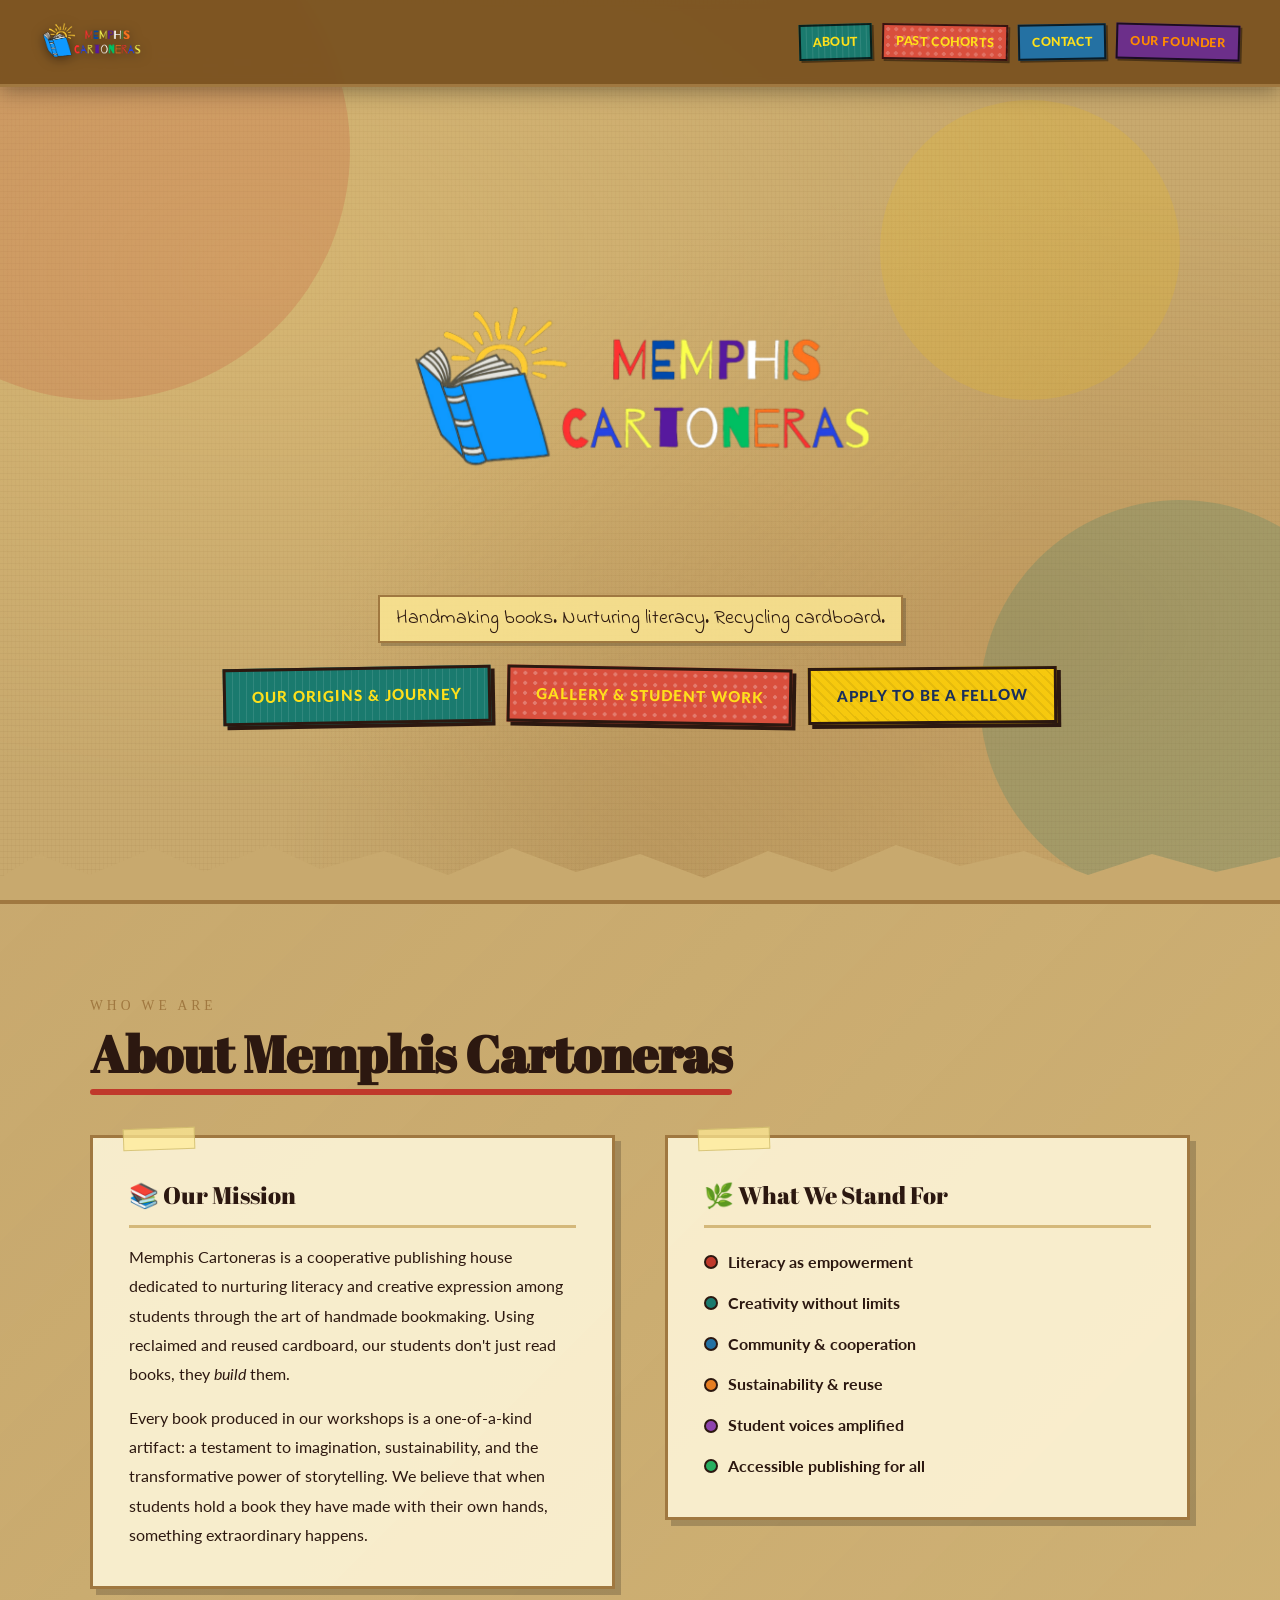
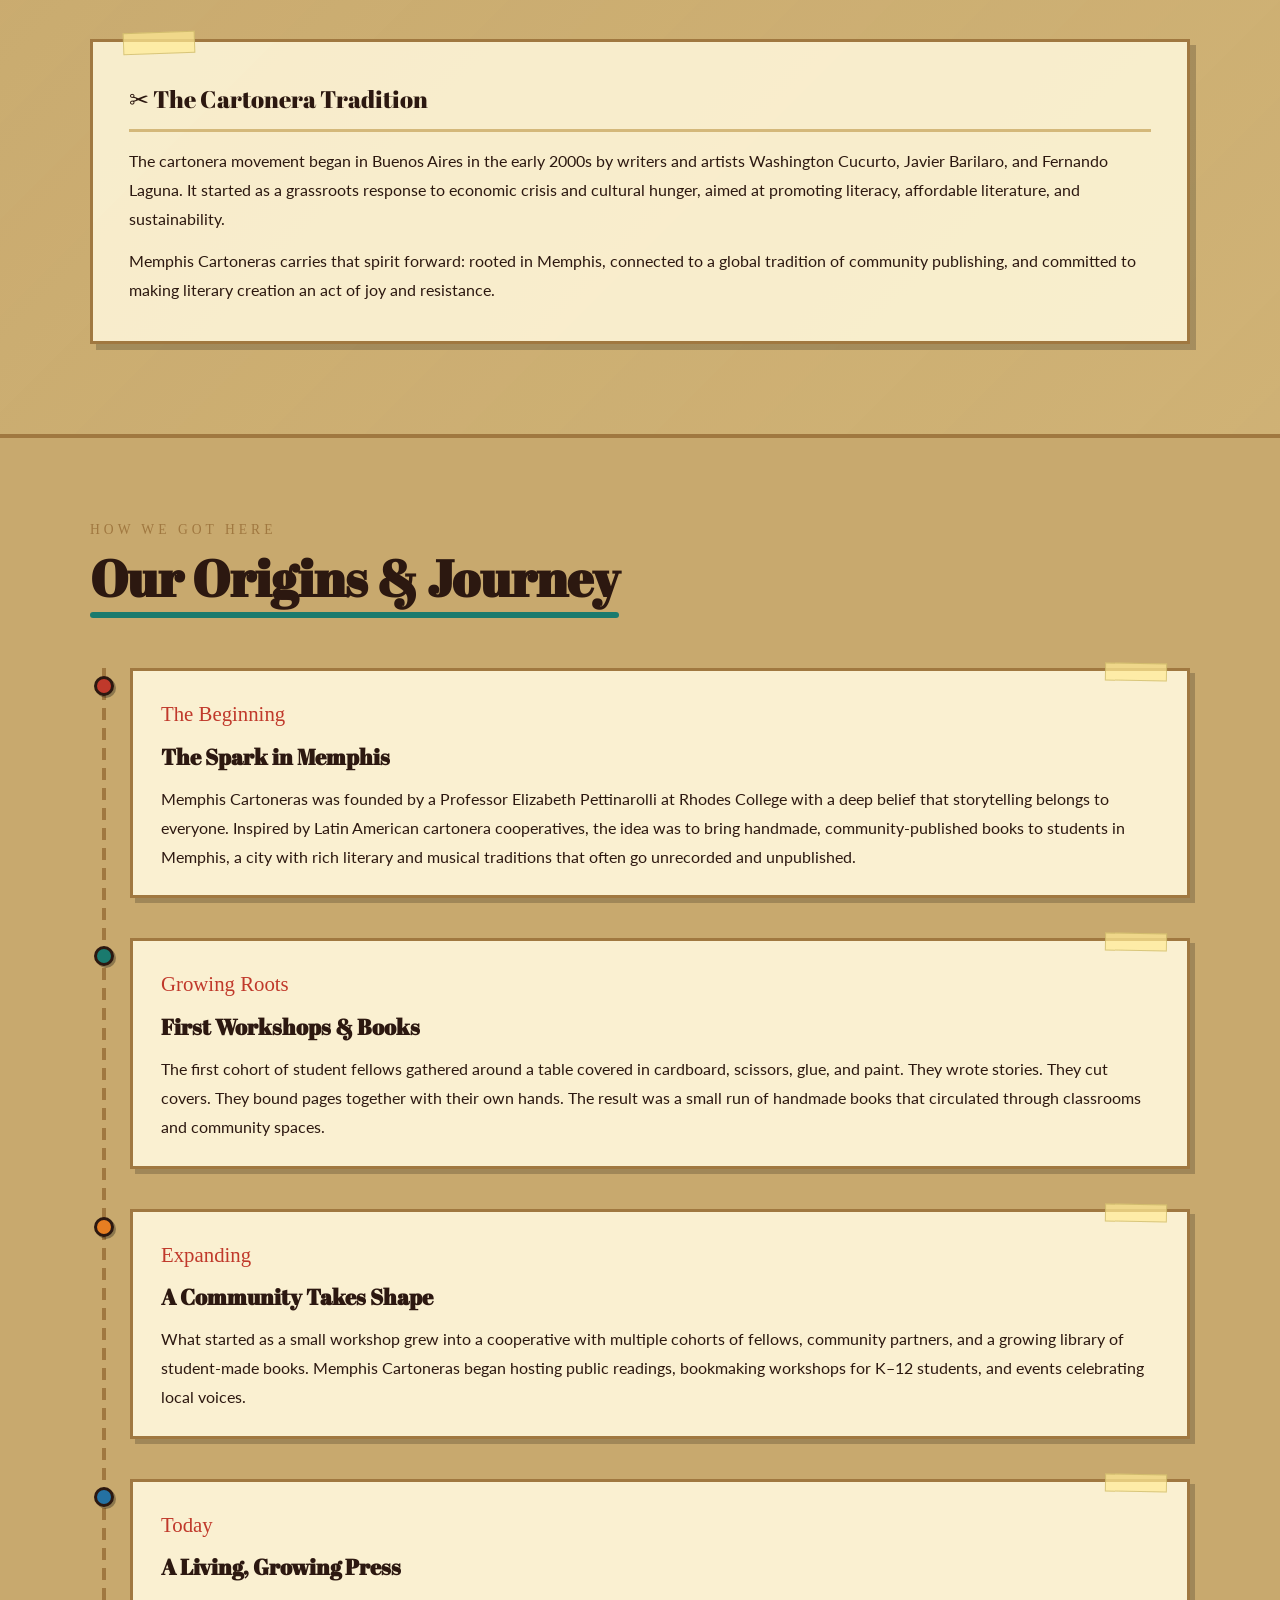
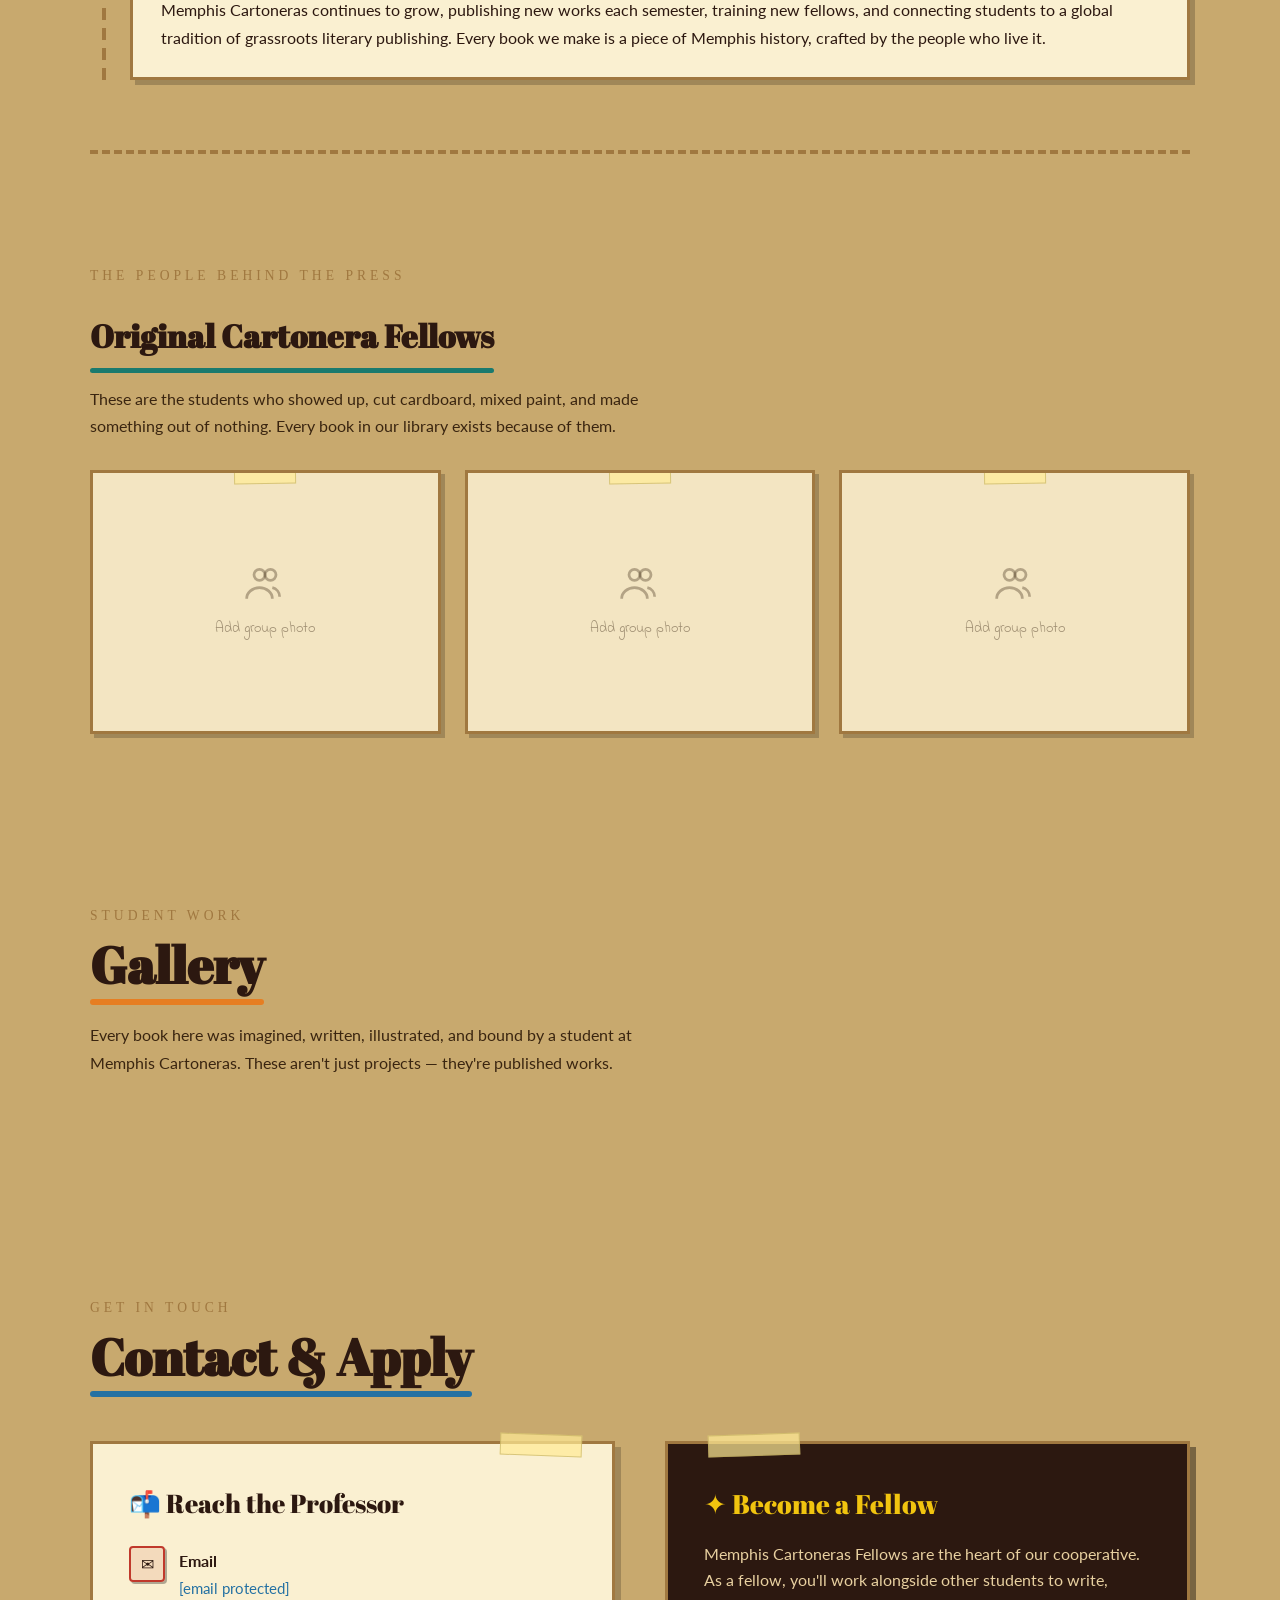
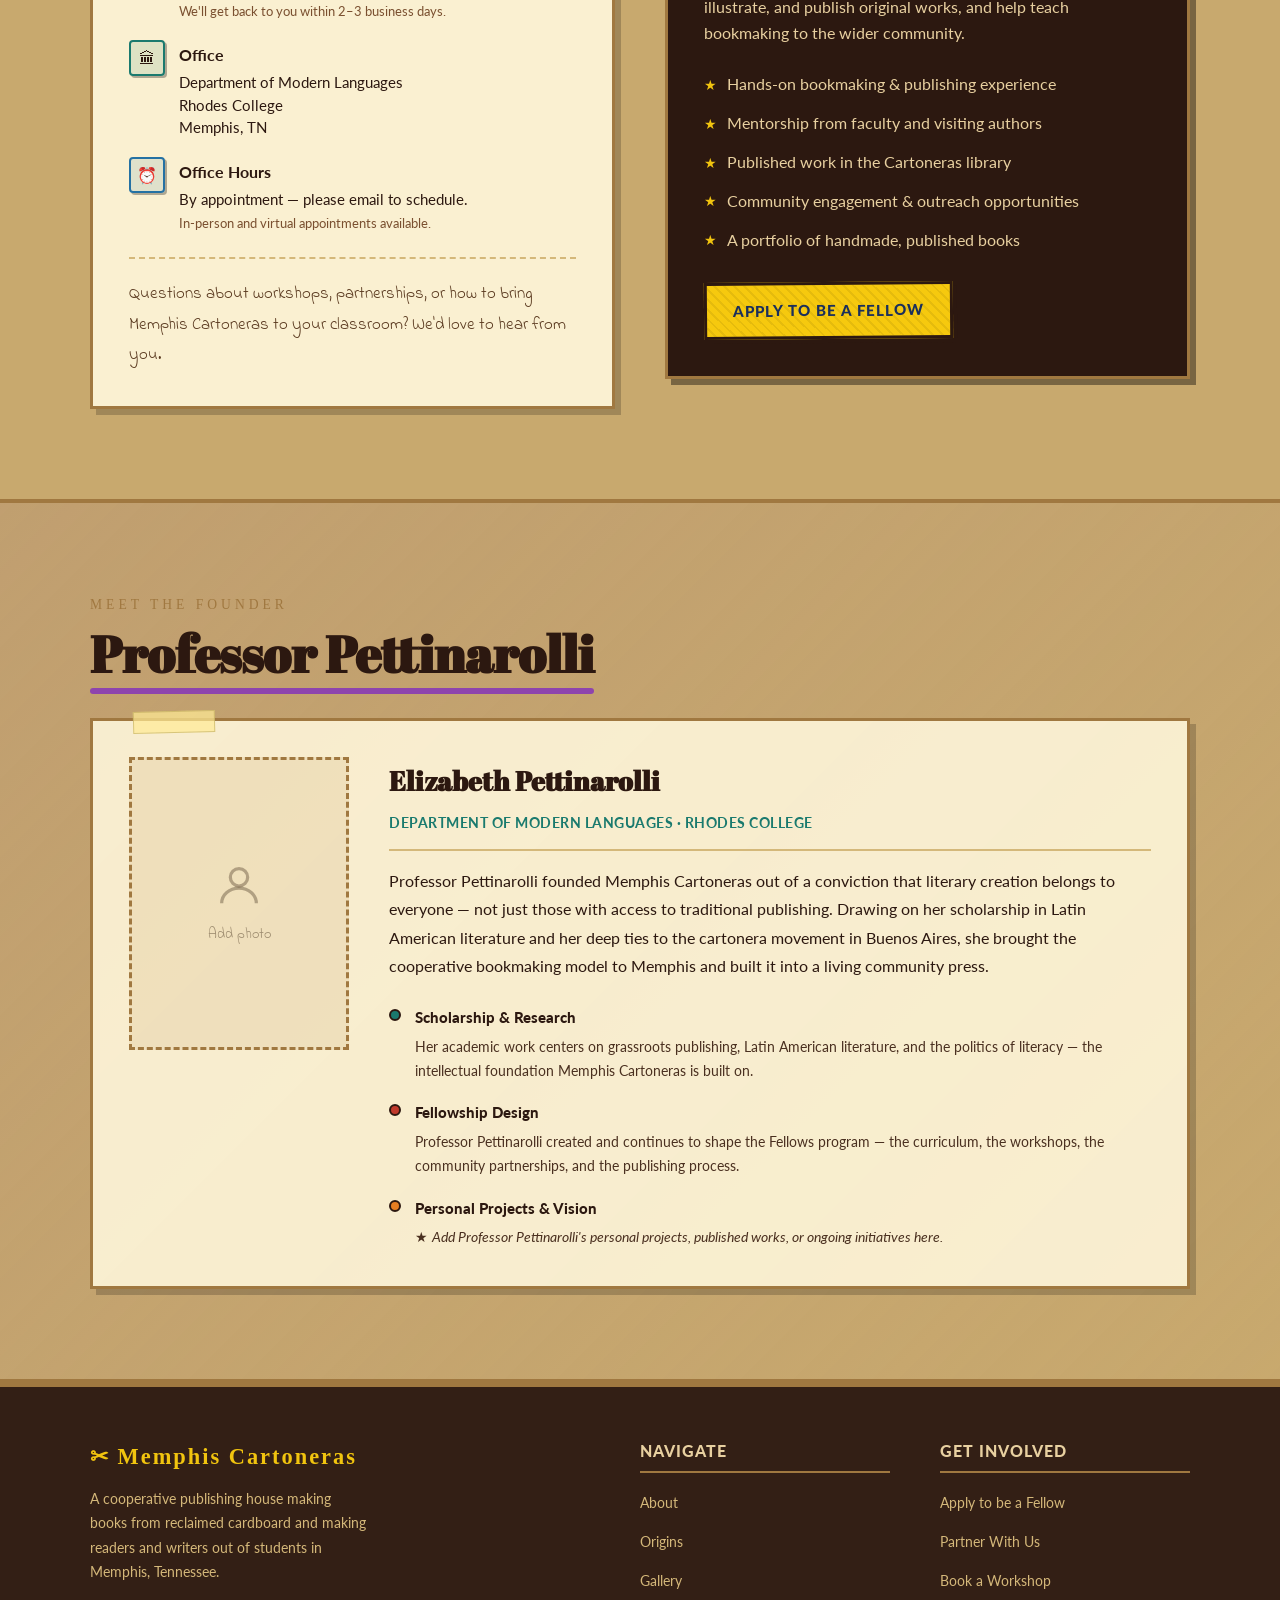
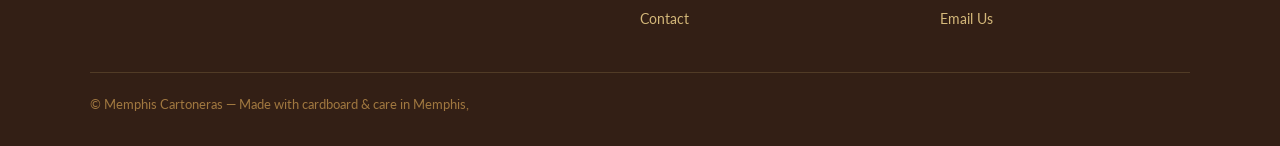
==== commit 13512af1: "Change link text from 'Meet the Founder' to 'Our Founder'" ====
--- a/index.html
+++ b/index.html
@@ -56,7 +56,7 @@
     <li><a href="#about">About</a></li>
     <li><a href="#past-cohorts">Past Cohorts</a></li>
     <li><a href="#contact">Contact</a></li>
-    <li><a href="#founder">Meet the Founder</a></li>
+    <li><a href="#founder">Our Founder</a></li>
   </ul>
 </nav>
 
